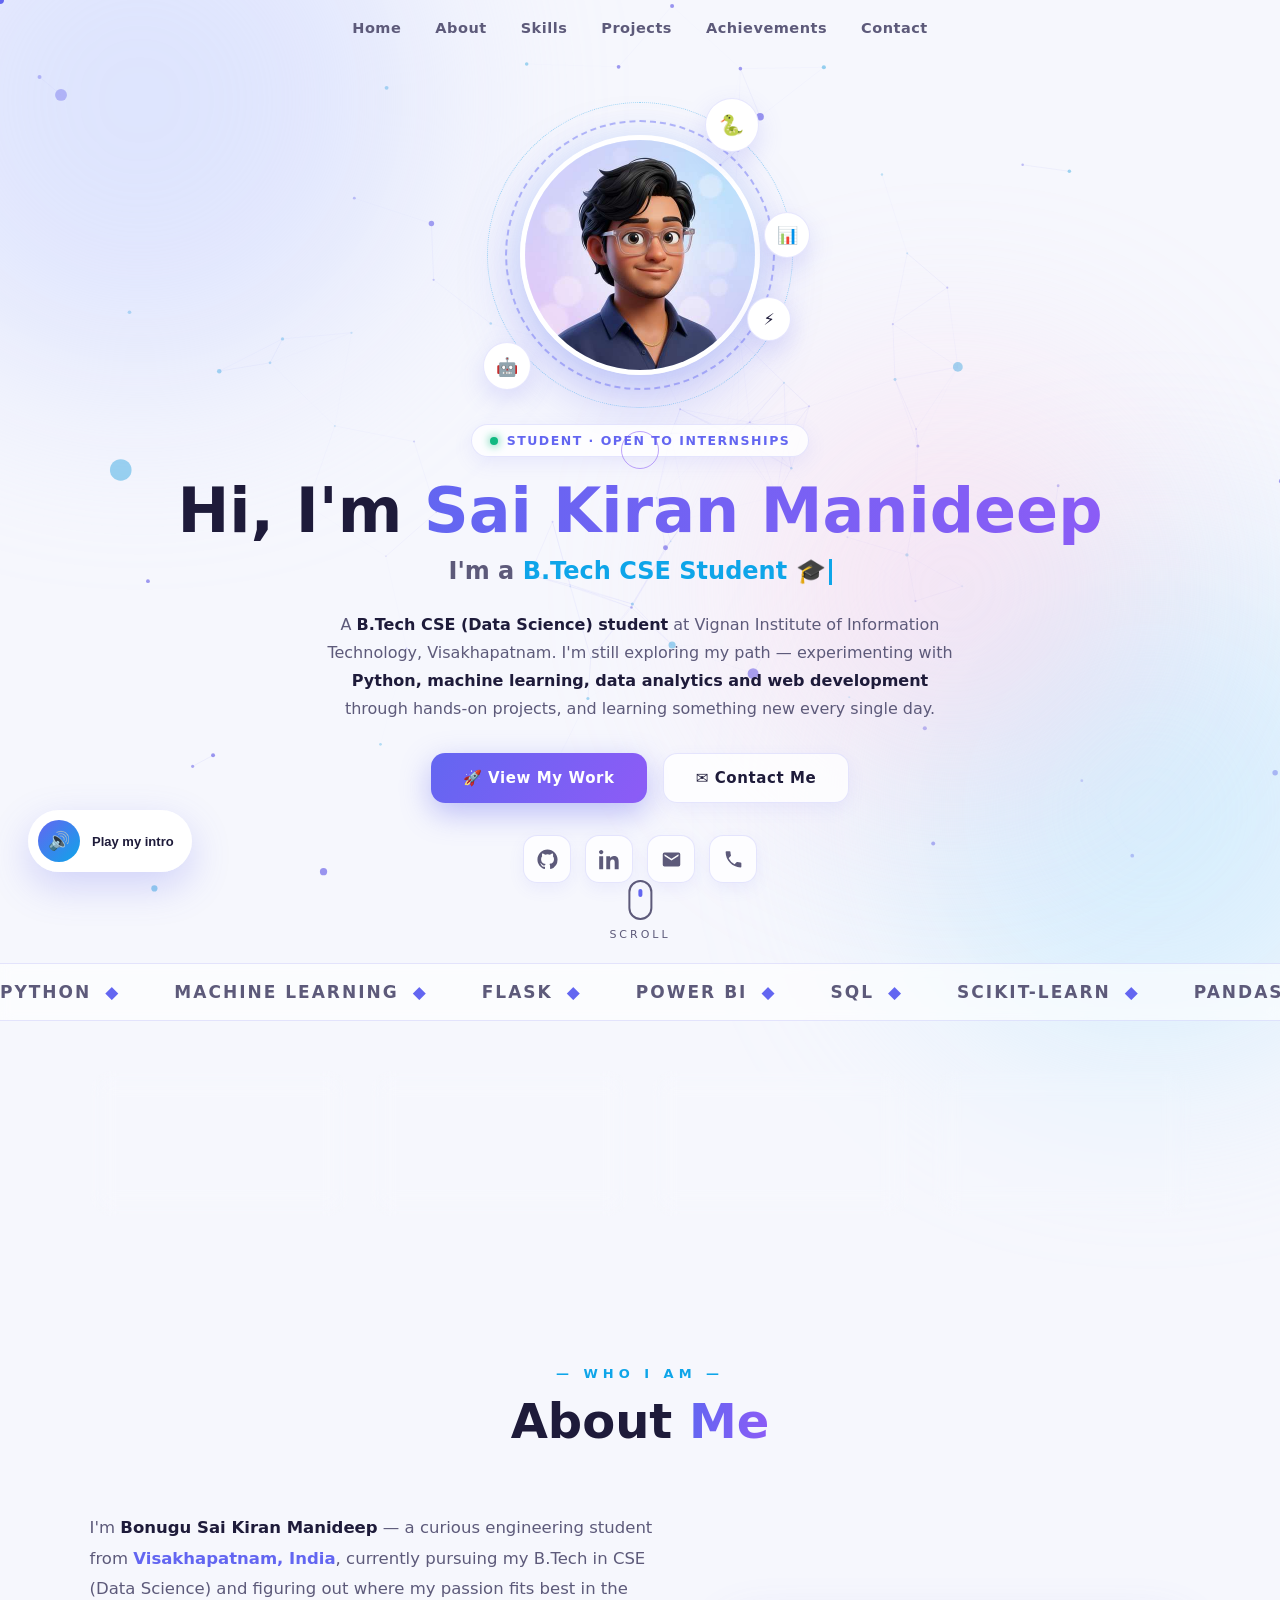
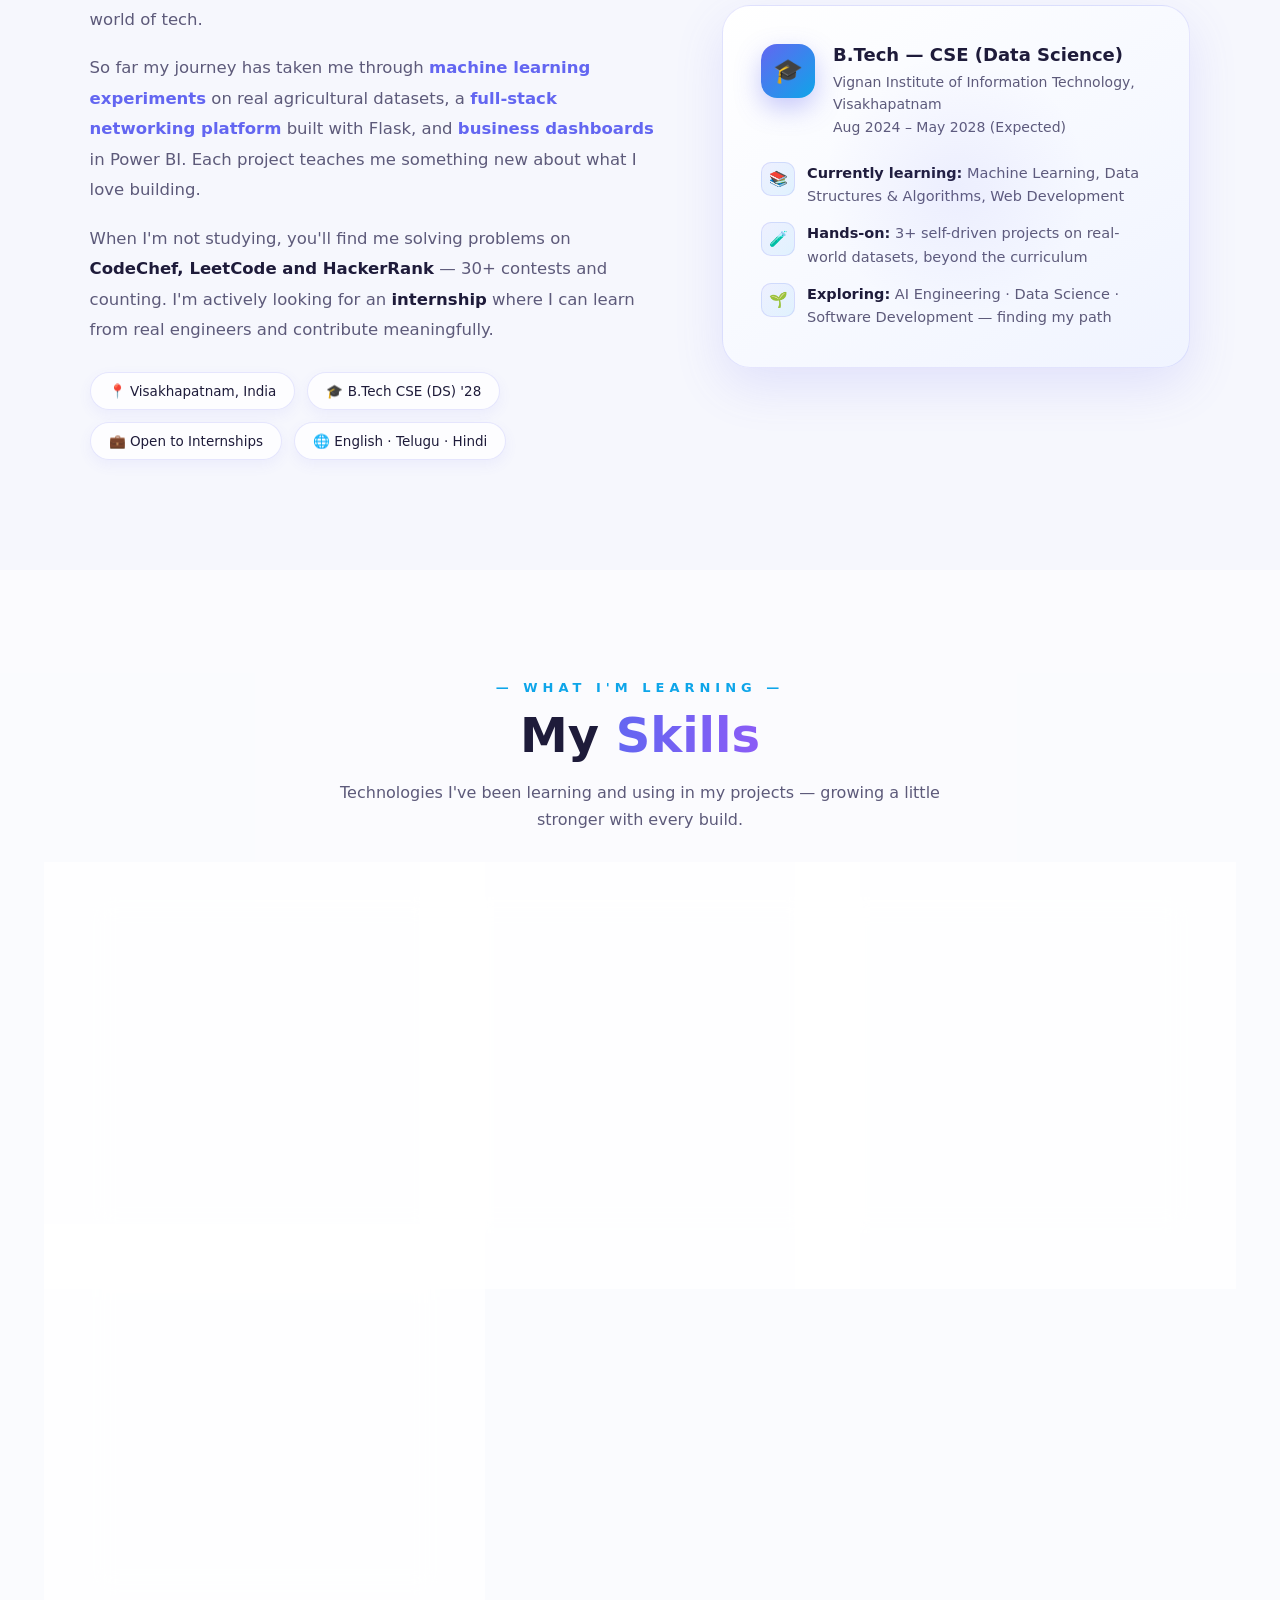
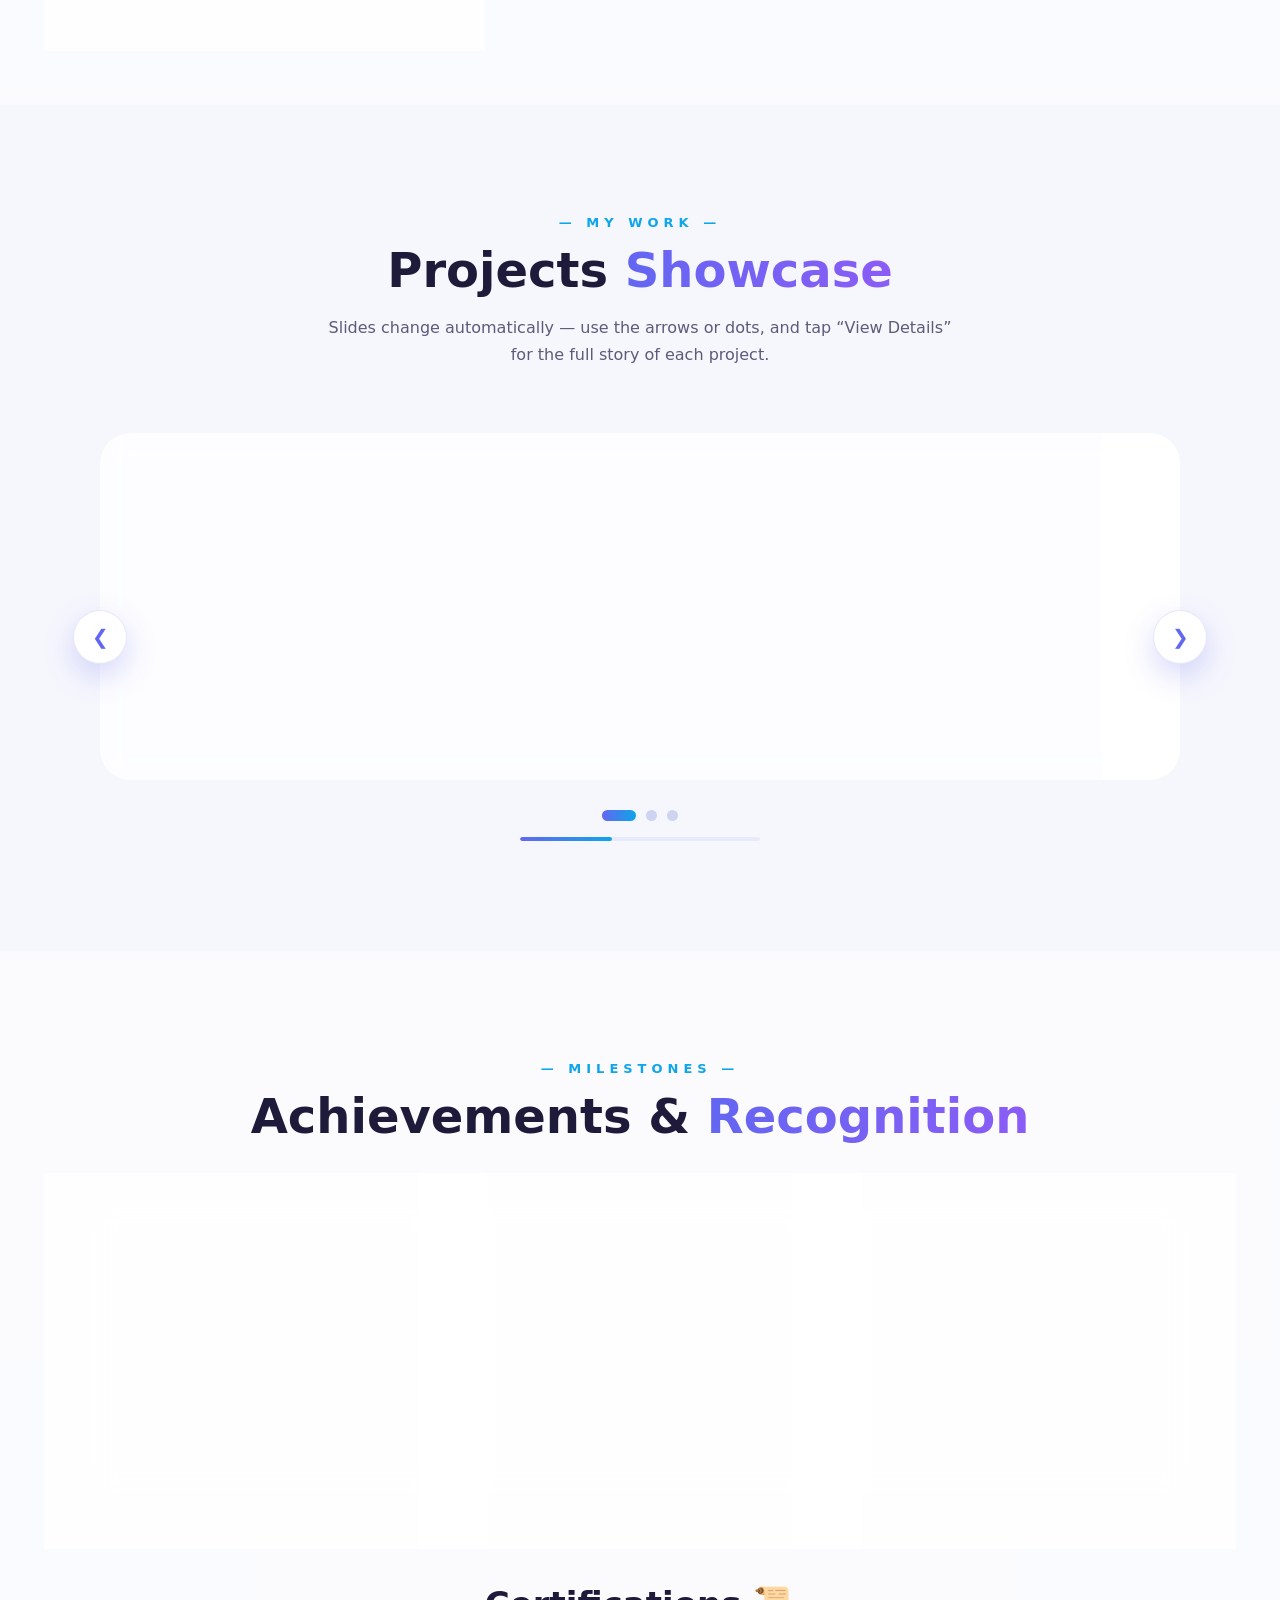
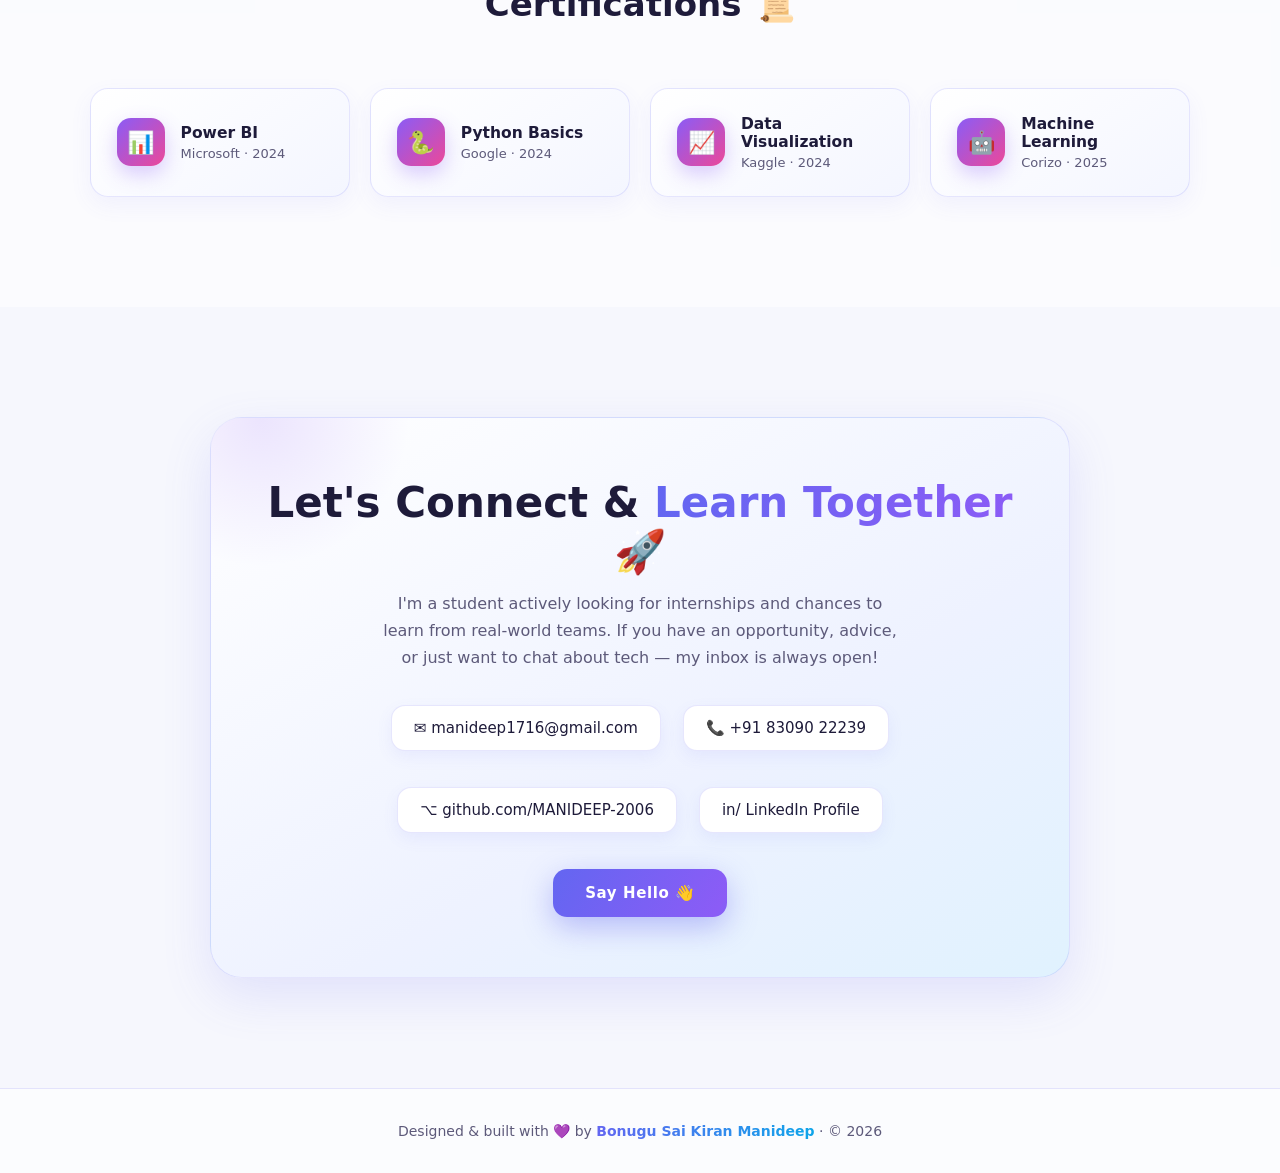
==== index.html @ d5ef0250 "🌟 Add animated portfolio website (HTML/CSS/JS, README, source code PDF)" ====
<!DOCTYPE html>
<html lang="en">
<head>
<meta charset="UTF-8">
<meta name="viewport" content="width=device-width, initial-scale=1.0">
<title>Sai Kiran Manideep | Student Portfolio</title>
<link rel="stylesheet" href="css/style.css">
</head>
<body>

<div id="loader"><div class="loader-ring"></div><div class="loader-text">Loading Experience</div></div>
<div class="cursor-dot"></div><div class="cursor-ring"></div>
<canvas id="bg3d"></canvas>
<div class="blob b1"></div><div class="blob b2"></div><div class="blob b3"></div>

<nav id="nav">
  <ul class="nav-links" id="navLinks">
    <li><a href="#home">Home</a></li>
    <li><a href="#about">About</a></li>
    <li><a href="#skills">Skills</a></li>
    <li><a href="#projects">Projects</a></li>
    <li><a href="#achievements">Achievements</a></li>
    <li><a href="#contact">Contact</a></li>
  </ul>
  <button class="hamburger" id="burger" aria-label="menu"><span></span><span></span><span></span></button>
</nav>

<!-- floating voice control -->
<button id="voiceCtl" aria-label="voice intro">
  <span class="vic" id="vicIcon">🔊</span>
  <span class="vtxt" id="vicTxt">Play my intro</span>
  <span class="eq"><i></i><i></i><i></i><i></i></span>
</button>

<main>
<!-- HERO : avatar on top -->
<section class="hero" id="home">
  <div class="avatar-stage" id="avatarStage">
    <div class="avatar-glow"></div>
    <div class="avatar-ring"></div>
    <div class="avatar-ring r2"></div>
    <div class="avatar-img"><img src="images/avatar.jpg" alt="Sai Kiran Manideep"></div>
    <div class="orb o1">🐍</div>
    <div class="orb o2">🤖</div>
    <div class="orb o3">📊</div>
    <div class="orb o4">⚡</div>
  </div>
  <div class="hero-tag"><span class="dot"></span> Student · Open to Internships</div>
  <h1>Hi, I'm <span class="grad-text">Sai Kiran Manideep</span></h1>
  <div class="typing-line">I'm a <span id="typed"></span><span class="typed-caret"></span></div>
  <p class="hero-desc">A <b>B.Tech CSE (Data Science) student</b> at Vignan Institute of Information Technology, Visakhapatnam. I'm still exploring my path — experimenting with <b>Python, machine learning, data analytics and web development</b> through hands-on projects, and learning something new every single day.</p>
  <div class="hero-btns">
    <a class="btn btn-primary" href="#projects">🚀 View My Work</a>
    <a class="btn btn-ghost" href="mailto:manideep1716@gmail.com">✉️ Contact Me</a>
  </div>
  <div class="hero-socials">
    <a class="soc" href="https://github.com/MANIDEEP-2006" target="_blank" aria-label="GitHub"><svg viewBox="0 0 24 24"><path d="M12 .5C5.65.5.5 5.65.5 12c0 5.08 3.29 9.39 7.86 10.91.58.1.79-.25.79-.55v-2.15c-3.2.7-3.87-1.36-3.87-1.36-.52-1.33-1.28-1.68-1.28-1.68-1.04-.71.08-.7.08-.7 1.16.08 1.77 1.19 1.77 1.19 1.02 1.76 2.69 1.25 3.35.96.1-.75.4-1.25.73-1.54-2.55-.29-5.23-1.28-5.23-5.69 0-1.26.45-2.28 1.19-3.09-.12-.29-.52-1.46.11-3.05 0 0 .97-.31 3.17 1.18a11 11 0 0 1 5.78 0c2.2-1.49 3.17-1.18 3.17-1.18.63 1.59.23 2.76.11 3.05.74.81 1.19 1.83 1.19 3.09 0 4.42-2.69 5.39-5.25 5.67.41.36.78 1.06.78 2.14v3.17c0 .31.21.66.8.55A11.51 11.51 0 0 0 23.5 12C23.5 5.65 18.35.5 12 .5z"/></svg></a>
    <a class="soc" href="https://linkedin.com/in/b-sai-kiran-manideep-62716a317" target="_blank" aria-label="LinkedIn"><svg viewBox="0 0 24 24"><path d="M4.98 3.5C4.98 4.88 3.87 6 2.49 6S0 4.88 0 3.5 1.11 1 2.49 1s2.49 1.12 2.49 2.5zM.22 8.27h4.54V23H.22V8.27zM8.31 8.27h4.35v2h.06c.61-1.15 2.09-2.36 4.3-2.36 4.6 0 5.45 3.03 5.45 6.97V23h-4.54v-7.2c0-1.72-.03-3.93-2.4-3.93-2.4 0-2.77 1.87-2.77 3.8V23H8.31V8.27z"/></svg></a>
    <a class="soc" href="mailto:manideep1716@gmail.com" aria-label="Email"><svg viewBox="0 0 24 24"><path d="M20 4H4a2 2 0 0 0-2 2v12a2 2 0 0 0 2 2h16a2 2 0 0 0 2-2V6a2 2 0 0 0-2-2zm0 4-8 5-8-5V6l8 5 8-5v2z"/></svg></a>
    <a class="soc" href="tel:+918309022239" aria-label="Phone"><svg viewBox="0 0 24 24"><path d="M6.62 10.79a15.05 15.05 0 0 0 6.59 6.59l2.2-2.2a1 1 0 0 1 1.02-.24c1.12.37 2.33.57 3.57.57a1 1 0 0 1 1 1V20a1 1 0 0 1-1 1C10.85 21 3 13.15 3 3.5a1 1 0 0 1 1-1h3.5a1 1 0 0 1 1 1c0 1.24.2 2.45.57 3.57a1 1 0 0 1-.24 1.02l-2.21 2.2z"/></svg></a>
  </div>
  <div class="scroll-hint"><div class="mouse"></div>scroll</div>
</section>

<!-- MARQUEE -->
<div class="marquee"><div class="marquee-track" id="mq">
  <span>PYTHON <i>◆</i></span><span>MACHINE LEARNING <i>◆</i></span><span>FLASK <i>◆</i></span><span>POWER BI <i>◆</i></span><span>SQL <i>◆</i></span><span>SCIKIT-LEARN <i>◆</i></span><span>PANDAS <i>◆</i></span><span>JAVASCRIPT <i>◆</i></span><span>NLP <i>◆</i></span><span>DATA ANALYSIS <i>◆</i></span>
</div></div>

<!-- STATS (no CGPA) -->
<section style="padding-top:80px;padding-bottom:40px;">
  <div class="stats">
    <div class="stat-card reveal"><div class="stat-num"><span class="count" data-to="3">0</span>+</div><div class="stat-label">Projects Built</div></div>
    <div class="stat-card reveal" style="transition-delay:.1s"><div class="stat-num"><span class="count" data-to="30">0</span>+</div><div class="stat-label">Coding Contests</div></div>
    <div class="stat-card reveal" style="transition-delay:.2s"><div class="stat-num"><span class="count" data-to="4">0</span></div><div class="stat-label">Certifications</div></div>
    <div class="stat-card reveal" style="transition-delay:.3s"><div class="stat-num"><span class="count" data-to="2">0</span>★</div><div class="stat-label">CodeChef Rating</div></div>
  </div>
</section>

<!-- ABOUT -->
<section id="about">
  <div class="sec-head reveal">
    <div class="sec-kicker">— Who I Am —</div>
    <h2 class="sec-title">About <span class="grad-text">Me</span></h2>
  </div>
  <div class="about-grid">
    <div class="about-text reveal left">
      <p>I'm <strong>Bonugu Sai Kiran Manideep</strong> — a curious engineering student from <span class="hl">Visakhapatnam, India</span>, currently pursuing my B.Tech in CSE (Data Science) and figuring out where my passion fits best in the world of tech.</p>
      <p>So far my journey has taken me through <span class="hl">machine learning experiments</span> on real agricultural datasets, a <span class="hl">full-stack networking platform</span> built with Flask, and <span class="hl">business dashboards</span> in Power BI. Each project teaches me something new about what I love building.</p>
      <p>When I'm not studying, you'll find me solving problems on <strong>CodeChef, LeetCode and HackerRank</strong> — 30+ contests and counting. I'm actively looking for an <strong>internship</strong> where I can learn from real engineers and contribute meaningfully.</p>
      <div class="info-chips">
        <div class="chip">📍 Visakhapatnam, India</div>
        <div class="chip">🎓 B.Tech CSE (DS) '28</div>
        <div class="chip">💼 Open to Internships</div>
        <div class="chip">🌐 English · Telugu · Hindi</div>
      </div>
    </div>
    <div class="about-card reveal right tilt" id="eduCard">
      <div class="shine"></div>
      <div class="edu-item">
        <div class="edu-icon">🎓</div>
        <div>
          <h3>B.Tech — CSE (Data Science)</h3>
          <p>Vignan Institute of Information Technology, Visakhapatnam<br>Aug 2024 – May 2028 (Expected)</p>
        </div>
      </div>
      <div class="edu-points">
        <div class="edu-point"><span class="pic">📚</span><span><b>Currently learning:</b> Machine Learning, Data Structures & Algorithms, Web Development</span></div>
        <div class="edu-point"><span class="pic">🧪</span><span><b>Hands-on:</b> 3+ self-driven projects on real-world datasets, beyond the curriculum</span></div>
        <div class="edu-point"><span class="pic">🌱</span><span><b>Exploring:</b> AI Engineering · Data Science · Software Development — finding my path</span></span></div>
      </div>
    </div>
  </div>
</section>

<!-- SKILLS -->
<section id="skills" style="background:rgba(255,255,255,.5);">
  <div class="sec-head reveal">
    <div class="sec-kicker">— What I'm Learning —</div>
    <h2 class="sec-title">My <span class="grad-text">Skills</span></h2>
    <p class="sec-sub">Technologies I've been learning and using in my projects — growing a little stronger with every build.</p>
  </div>
  <div class="skills-grid">
    <div class="skill-card reveal">
      <h3><span class="ic">💻</span>Languages</h3>
      <div class="skill-row"><div class="lbl"><span>Python</span><span>90%</span></div><div class="bar"><div class="bar-fill" data-w="90%"></div></div></div>
      <div class="skill-row"><div class="lbl"><span>SQL</span><span>82%</span></div><div class="bar"><div class="bar-fill" data-w="82%"></div></div></div>
      <div class="skill-row"><div class="lbl"><span>C</span><span>78%</span></div><div class="bar"><div class="bar-fill" data-w="78%"></div></div></div>
      <div class="skill-row"><div class="lbl"><span>JavaScript</span><span>70%</span></div><div class="bar"><div class="bar-fill" data-w="70%"></div></div></div>
    </div>
    <div class="skill-card reveal" style="transition-delay:.1s">
      <h3><span class="ic">🤖</span>Machine Learning & AI</h3>
      <div class="skill-row"><div class="lbl"><span>Scikit-learn · Model Building</span><span>85%</span></div><div class="bar"><div class="bar-fill" data-w="85%"></div></div></div>
      <div class="skill-row"><div class="lbl"><span>Regression & Classification</span><span>87%</span></div><div class="bar"><div class="bar-fill" data-w="87%"></div></div></div>
      <div class="skill-row"><div class="lbl"><span>Feature Engineering</span><span>83%</span></div><div class="bar"><div class="bar-fill" data-w="83%"></div></div></div>
      <div class="skill-row"><div class="lbl"><span>NLP (learning)</span><span>68%</span></div><div class="bar"><div class="bar-fill" data-w="68%"></div></div></div>
    </div>
    <div class="skill-card reveal" style="transition-delay:.2s">
      <h3><span class="ic">📊</span>Data Analysis & Viz</h3>
      <div class="skill-row"><div class="lbl"><span>Pandas · NumPy · EDA</span><span>88%</span></div><div class="bar"><div class="bar-fill" data-w="88%"></div></div></div>
      <div class="skill-row"><div class="lbl"><span>Power BI · DAX · Power Query</span><span>85%</span></div><div class="bar"><div class="bar-fill" data-w="85%"></div></div></div>
      <div class="skill-row"><div class="lbl"><span>Matplotlib · Seaborn</span><span>82%</span></div><div class="bar"><div class="bar-fill" data-w="82%"></div></div></div>
      <div class="skill-row"><div class="lbl"><span>Excel (Advanced)</span><span>80%</span></div><div class="bar"><div class="bar-fill" data-w="80%"></div></div></div>
    </div>
    <div class="skill-card reveal" style="transition-delay:.3s">
      <h3><span class="ic">🌐</span>Web & Tools</h3>
      <div class="skill-row"><div class="lbl"><span>Flask · REST APIs</span><span>80%</span></div><div class="bar"><div class="bar-fill" data-w="80%"></div></div></div>
      <div class="skill-row"><div class="lbl"><span>HTML5 · CSS3</span><span>85%</span></div><div class="bar"><div class="bar-fill" data-w="85%"></div></div></div>
      <div class="skill-row"><div class="lbl"><span>SQLite · Databases</span><span>76%</span></div><div class="bar"><div class="bar-fill" data-w="76%"></div></div></div>
      <div class="skill-row"><div class="lbl"><span>Git · GitHub</span><span>84%</span></div><div class="bar"><div class="bar-fill" data-w="84%"></div></div></div>
    </div>
  </div>
</section>

<!-- PROJECTS : SLIDING CAROUSEL -->
<section id="projects">
  <div class="sec-head reveal">
    <div class="sec-kicker">— My Work —</div>
    <h2 class="sec-title">Projects <span class="grad-text">Showcase</span></h2>
    <p class="sec-sub">Slides change automatically — use the arrows or dots, and tap “View Details” for the full story of each project.</p>
  </div>

  <div class="carousel reveal" id="carousel">
    <button class="car-arrow prev" id="carPrev" aria-label="previous">❮</button>
    <div class="car-view">
      <div class="car-track" id="carTrack">

        <div class="slide">
          <div class="pcard">
            <div class="pimg"><img src="images/project-trustlink.jpg" alt="TrustLink"><span class="badge">Web Platform</span></div>
            <div class="pbody">
              <h3>TrustLink — Verified Networking</h3>
              <p class="pdesc">A full-stack platform where users build trust-scored profiles, connect with peers, and verify credentials — built with Flask, REST APIs and SQLite.</p>
              <div class="ptags"><span class="ttag">Python</span><span class="ttag">Flask</span><span class="ttag">SQLite</span><span class="ttag">JavaScript</span></div>
              <div class="pacts">
                <button class="pop-btn" data-proj="0">✨ View Details</button>
                <a class="plink" href="https://github.com/MANIDEEP-2006/trustlink_landing" target="_blank">GitHub →</a>
              </div>
            </div>
          </div>
        </div>

        <div class="slide">
          <div class="pcard">
            <div class="pimg"><img src="images/project-greencrop.jpg" alt="GreenCrop"><span class="badge">Machine Learning</span></div>
            <div class="pbody">
              <h3>GreenCrop — Crop Yield Prediction</h3>
              <p class="pdesc">An end-to-end ML pipeline that predicts crop yields on 10,000+ row agricultural datasets — improved accuracy ~18% with feature engineering & tuning.</p>
              <div class="ptags"><span class="ttag">Python</span><span class="ttag">Scikit-learn</span><span class="ttag">Pandas</span><span class="ttag">NumPy</span></div>
              <div class="pacts">
                <button class="pop-btn" data-proj="1">✨ View Details</button>
                <a class="plink" href="https://github.com/MANIDEEP-2006/green-crop-yeild-detection" target="_blank">GitHub →</a>
              </div>
            </div>
          </div>
        </div>

        <div class="slide">
          <div class="pcard">
            <div class="pimg"><img src="images/project-dashboard.jpg" alt="Sales Analytics Dashboard"><span class="badge">Business Intelligence</span></div>
            <div class="pbody">
              <h3>Sales Analytics Dashboard</h3>
              <p class="pdesc">An interactive multi-page Power BI dashboard tracking revenue, regional KPIs and sales performance across 5+ data sources — cutting reporting effort ~40%.</p>
              <div class="ptags"><span class="ttag">Power BI</span><span class="ttag">DAX</span><span class="ttag">Power Query</span><span class="ttag">Excel</span></div>
              <div class="pacts">
                <button class="pop-btn" data-proj="2">✨ View Details</button>
                <a class="plink" href="https://github.com/MANIDEEP-2006/business-sales-dashboard" target="_blank">GitHub →</a>
              </div>
            </div>
          </div>
        </div>

      </div>
    </div>
    <button class="car-arrow next" id="carNext" aria-label="next">❯</button>
    <div class="car-dots" id="carDots"></div>
    <div class="car-progress"><i id="carProg"></i></div>
  </div>
</section>

<!-- PROJECT MODAL -->
<div id="pmodal">
  <div class="backdrop" id="mBackdrop"></div>
  <div class="modal-card">
    <button class="mclose" id="mClose">✕</button>
    <img class="modal-img" id="mImg" src="" alt="">
    <div class="modal-body">
      <div class="mrole" id="mRole"></div>
      <h3 id="mTitle"></h3>
      <div id="mDesc"></div>
      <div class="mmetrics" id="mMetrics"></div>
      <div class="ptags" id="mTags" style="margin:14px 0 24px;display:flex;flex-wrap:wrap;gap:8px;"></div>
      <a class="pop-btn" id="mLink" href="" target="_blank" style="text-decoration:none;">⌥ Open on GitHub →</a>
    </div>
  </div>
</div>

<!-- ACHIEVEMENTS -->
<section id="achievements" style="background:rgba(255,255,255,.5);">
  <div class="sec-head reveal">
    <div class="sec-kicker">— Milestones —</div>
    <h2 class="sec-title">Achievements & <span class="grad-text">Recognition</span></h2>
  </div>
  <div class="ach-grid">
    <div class="ach-card reveal"><span class="ach-emoji">⭐</span><h3>2★ CodeChef Coder</h3><p>Achieved a 2-Star rating on CodeChef with 30+ competitive programming contests across CodeChef, LeetCode & HackerRank.</p></div>
    <div class="ach-card reveal" style="transition-delay:.1s"><span class="ach-emoji">🏆</span><h3>Consistent Academic Performer</h3><p>Ranking among the top performers in the CSE (Data Science) department at Vignan Institute of Information Technology.</p></div>
    <div class="ach-card reveal" style="transition-delay:.2s"><span class="ach-emoji">🚀</span><h3>Self-Driven Builder</h3><p>Independently built 3+ full-stack & ML projects on real-world datasets — going beyond the academic curriculum.</p></div>
  </div>
  <div class="sec-head reveal" style="margin-top:90px;">
    <h2 class="sec-title" style="font-size:clamp(24px,3vw,34px);">Certifications 📜</h2>
  </div>
  <div class="cert-grid">
    <div class="cert reveal"><div class="ic">📊</div><div><h4>Power BI</h4><p>Microsoft · 2024</p></div></div>
    <div class="cert reveal" style="transition-delay:.08s"><div class="ic">🐍</div><div><h4>Python Basics</h4><p>Google · 2024</p></div></div>
    <div class="cert reveal" style="transition-delay:.16s"><div class="ic">📈</div><div><h4>Data Visualization</h4><p>Kaggle · 2024</p></div></div>
    <div class="cert reveal" style="transition-delay:.24s"><div class="ic">🤖</div><div><h4>Machine Learning</h4><p>Corizo · 2025</p></div></div>
  </div>
</section>

<!-- CONTACT -->
<section id="contact">
  <div class="contact-card reveal">
    <h2>Let's Connect & <span class="grad-text">Learn Together</span> 🚀</h2>
    <p>I'm a student actively looking for internships and chances to learn from real-world teams. If you have an opportunity, advice, or just want to chat about tech — my inbox is always open!</p>
    <div class="contact-rows">
      <a class="crow" href="mailto:manideep1716@gmail.com">✉️ manideep1716@gmail.com</a>
      <a class="crow" href="tel:+918309022239">📞 +91 83090 22239</a>
    </div>
    <div class="contact-rows">
      <a class="crow" href="https://github.com/MANIDEEP-2006" target="_blank">⌥ github.com/MANIDEEP-2006</a>
      <a class="crow" href="https://linkedin.com/in/b-sai-kiran-manideep-62716a317" target="_blank">in/ LinkedIn Profile</a>
    </div>
    <a class="btn btn-primary" href="mailto:manideep1716@gmail.com" style="position:relative;">Say Hello 👋</a>
  </div>
</section>
</main>

<footer>Designed & built with 💜 by <b>Bonugu Sai Kiran Manideep</b> · © 2026</footer>
<button id="toTop" aria-label="back to top">↑</button>

<script src="js/script.js"></script>
</body>
</html>
---- css/style.css ----
:root{
  --bg:#f6f7fd;
  --indigo:#6366f1;
  --violet:#8b5cf6;
  --sky:#0ea5e9;
  --pink:#ec4899;
  --text:#1e1b3a;
  --muted:#5d5a7a;
  --card:rgba(255,255,255,.78);
  --card-border:rgba(99,102,241,.16);
  --shadow:0 18px 50px rgba(99,102,241,.14);
}
*{margin:0;padding:0;box-sizing:border-box;}
html{scroll-behavior:smooth;}
body{background:var(--bg);color:var(--text);font-family:'Segoe UI',system-ui,-apple-system,sans-serif;overflow-x:hidden;cursor:none;}
::selection{background:var(--violet);color:#fff;}
::-webkit-scrollbar{width:9px;}
::-webkit-scrollbar-track{background:#eef0fa;}
::-webkit-scrollbar-thumb{background:linear-gradient(var(--indigo),var(--sky));border-radius:10px;}

/* CURSOR */
.cursor-dot{position:fixed;width:8px;height:8px;background:var(--indigo);border-radius:50%;pointer-events:none;z-index:99999;transform:translate(-50%,-50%);}
.cursor-ring{position:fixed;width:38px;height:38px;border:1.5px solid rgba(139,92,246,.55);border-radius:50%;pointer-events:none;z-index:99998;transform:translate(-50%,-50%);transition:width .25s,height .25s,border-color .25s,background .25s;}
.cursor-ring.hovering{width:64px;height:64px;border-color:var(--sky);background:rgba(14,165,233,.08);}
@media(hover:none){.cursor-dot,.cursor-ring{display:none;}body{cursor:auto;}}

/* LOADER */
#loader{position:fixed;inset:0;background:var(--bg);z-index:100000;display:flex;flex-direction:column;align-items:center;justify-content:center;gap:26px;transition:opacity .8s,visibility .8s;}
#loader.done{opacity:0;visibility:hidden;}
.loader-ring{width:90px;height:90px;border-radius:50%;border:3px solid transparent;border-top-color:var(--indigo);border-right-color:var(--sky);animation:spin 1s linear infinite;position:relative;}
.loader-ring::after{content:'';position:absolute;inset:10px;border-radius:50%;border:3px solid transparent;border-top-color:var(--sky);border-left-color:var(--pink);animation:spin .7s linear infinite reverse;}
.loader-text{font-size:15px;letter-spacing:6px;color:var(--muted);text-transform:uppercase;animation:pulse 1.4s ease-in-out infinite;}
@keyframes spin{to{transform:rotate(360deg);}}
@keyframes pulse{0%,100%{opacity:.4;}50%{opacity:1;}}

/* BG */
#bg3d{position:fixed;inset:0;z-index:0;}
.blob{position:fixed;border-radius:50%;filter:blur(100px);opacity:.5;z-index:0;pointer-events:none;animation:blobFloat 18s ease-in-out infinite alternate;}
.blob.b1{width:560px;height:560px;background:#c7d2fe;top:-180px;left:-140px;}
.blob.b2{width:500px;height:500px;background:#bae6fd;bottom:-160px;right:-120px;animation-delay:-6s;}
.blob.b3{width:420px;height:420px;background:#fbcfe8;top:42%;left:58%;animation-delay:-12s;opacity:.4;}
@keyframes blobFloat{0%{transform:translate(0,0) scale(1);}50%{transform:translate(70px,-50px) scale(1.15);}100%{transform:translate(-50px,60px) scale(.95);}}
main{position:relative;z-index:2;}

/* NAV */
nav{position:fixed;top:0;left:0;right:0;z-index:9000;display:flex;align-items:center;justify-content:center;padding:18px 6vw;transition:all .4s;}
nav.scrolled{background:rgba(255,255,255,.85);backdrop-filter:blur(18px);border-bottom:1px solid var(--card-border);padding:12px 6vw;box-shadow:0 6px 28px rgba(99,102,241,.08);}
.nav-links{display:flex;gap:34px;list-style:none;}
.nav-links a{color:var(--muted);text-decoration:none;font-size:14.5px;font-weight:600;letter-spacing:.5px;position:relative;transition:color .3s;}
.nav-links a::after{content:'';position:absolute;left:0;bottom:-6px;width:0;height:2px;background:linear-gradient(90deg,var(--indigo),var(--sky));transition:width .35s;border-radius:2px;}
.nav-links a:hover{color:var(--text);}
.nav-links a:hover::after{width:100%;}
.hamburger{display:none;flex-direction:column;gap:5px;background:none;border:none;cursor:none;position:absolute;right:6vw;}
.hamburger span{width:26px;height:2.5px;background:var(--indigo);border-radius:3px;}
@media(max-width:860px){
  .nav-links{position:fixed;top:0;right:-100%;height:100vh;width:min(75vw,320px);background:rgba(255,255,255,.97);backdrop-filter:blur(20px);flex-direction:column;justify-content:center;align-items:center;gap:36px;transition:right .45s;border-left:1px solid var(--card-border);box-shadow:-20px 0 60px rgba(99,102,241,.12);}
  .nav-links.open{right:0;}
  .hamburger{display:flex;z-index:9500;}
}

/* HERO — avatar on TOP, centered */
.hero{min-height:100vh;display:flex;flex-direction:column;align-items:center;justify-content:center;text-align:center;padding:120px 7vw 80px;position:relative;}
.avatar-stage{position:relative;width:min(270px,62vw);aspect-ratio:1;animation:floatY 6s ease-in-out infinite,fadeUp 1s .15s both;transform-style:preserve-3d;margin-bottom:34px;}
@keyframes floatY{0%,100%{transform:translateY(0);}50%{transform:translateY(-16px);}}
.avatar-ring{position:absolute;inset:0;border-radius:50%;border:2px dashed rgba(99,102,241,.45);animation:spin 22s linear infinite;}
.avatar-ring.r2{inset:-18px;border:1.5px dotted rgba(14,165,233,.4);animation:spin 30s linear infinite reverse;}
.avatar-glow{position:absolute;inset:8%;border-radius:50%;background:radial-gradient(circle,rgba(139,92,246,.35),rgba(14,165,233,.15) 60%,transparent 75%);filter:blur(24px);animation:pulse 4s ease-in-out infinite;}
.avatar-img{position:absolute;inset:5.5%;border-radius:50%;overflow:hidden;border:5px solid #fff;box-shadow:0 24px 60px rgba(99,102,241,.35);}
.avatar-img img{width:100%;height:100%;object-fit:cover;transition:transform .6s;}
.avatar-stage:hover .avatar-img img{transform:scale(1.07);}
.orb{position:absolute;border-radius:50%;display:flex;align-items:center;justify-content:center;background:#fff;border:1px solid var(--card-border);box-shadow:0 10px 26px rgba(99,102,241,.18);animation:orbFloat 5s ease-in-out infinite;}
.orb.o1{width:54px;height:54px;font-size:20px;top:-8%;right:6%;animation-delay:-1s;}
.orb.o2{width:48px;height:48px;font-size:18px;bottom:0;left:-8%;animation-delay:-2.5s;}
.orb.o3{width:46px;height:46px;font-size:17px;top:34%;right:-13%;animation-delay:-4s;}
.orb.o4{width:44px;height:44px;font-size:16px;bottom:18%;right:-6%;animation-delay:-3s;}
@keyframes orbFloat{0%,100%{transform:translateY(0) rotate(0);}50%{transform:translateY(-14px) rotate(8deg);}}

.hero-tag{display:inline-flex;align-items:center;gap:9px;background:var(--card);border:1px solid var(--card-border);padding:8px 18px;border-radius:50px;font-size:12.5px;color:var(--indigo);letter-spacing:1.5px;text-transform:uppercase;font-weight:700;box-shadow:0 6px 20px rgba(99,102,241,.1);animation:fadeUp .9s .3s both;}
.hero-tag .dot{width:8px;height:8px;border-radius:50%;background:#10b981;box-shadow:0 0 10px #10b981;animation:pulse 1.6s infinite;}
.hero h1{font-size:clamp(36px,5vw,62px);line-height:1.1;margin:20px 0 6px;font-weight:900;animation:fadeUp .9s .45s both;}
.grad-text{background:linear-gradient(90deg,var(--indigo),var(--violet),var(--sky),var(--indigo));background-size:300% auto;-webkit-background-clip:text;background-clip:text;color:transparent;animation:gradShift 5s linear infinite;}
@keyframes gradShift{to{background-position:300% center;}}
.typing-line{font-size:clamp(17px,2.1vw,24px);font-weight:700;color:var(--muted);min-height:38px;margin:6px 0 16px;animation:fadeUp .9s .6s both;}
#typed{color:var(--sky);}
.typed-caret{display:inline-block;width:3px;height:1.1em;background:var(--sky);vertical-align:middle;margin-left:3px;animation:pulse .8s infinite;}
.hero-desc{color:var(--muted);font-size:16px;line-height:1.75;max-width:640px;animation:fadeUp .9s .7s both;}
.hero-desc b{color:var(--text);}
.hero-btns{display:flex;gap:16px;margin-top:30px;flex-wrap:wrap;justify-content:center;animation:fadeUp .9s .85s both;}
.btn{padding:15px 32px;border-radius:14px;font-weight:700;font-size:15px;letter-spacing:.6px;text-decoration:none;border:none;cursor:none;display:inline-flex;align-items:center;gap:10px;transition:transform .3s,box-shadow .3s;}
.btn-primary{background:linear-gradient(120deg,var(--indigo),var(--violet) 50%,var(--sky));background-size:200%;color:#fff;box-shadow:0 10px 30px rgba(99,102,241,.4);}
.btn-primary:hover{transform:translateY(-4px) scale(1.03);box-shadow:0 16px 44px rgba(14,165,233,.4);background-position:100%;}
.btn-ghost{background:var(--card);border:1px solid var(--card-border);color:var(--text);box-shadow:0 6px 18px rgba(99,102,241,.08);}
.btn-ghost:hover{transform:translateY(-4px);border-color:var(--sky);box-shadow:0 12px 30px rgba(14,165,233,.2);}
.hero-socials{display:flex;gap:14px;margin-top:32px;justify-content:center;animation:fadeUp .9s 1s both;}
.soc{width:48px;height:48px;border-radius:14px;background:var(--card);border:1px solid var(--card-border);display:flex;align-items:center;justify-content:center;transition:all .3s;box-shadow:0 6px 16px rgba(99,102,241,.08);}
.soc svg{width:21px;height:21px;fill:var(--muted);transition:fill .3s;}
.soc:hover{transform:translateY(-6px) rotate(-6deg);border-color:var(--indigo);box-shadow:0 14px 30px rgba(99,102,241,.25);}
.soc:hover svg{fill:var(--indigo);}
.scroll-hint{position:absolute;bottom:22px;left:50%;transform:translateX(-50%);display:flex;flex-direction:column;align-items:center;gap:8px;color:var(--muted);font-size:11px;letter-spacing:3px;text-transform:uppercase;}
.mouse{width:24px;height:40px;border:2px solid var(--muted);border-radius:14px;position:relative;}
.mouse::after{content:'';position:absolute;top:7px;left:50%;width:4px;height:8px;background:var(--indigo);border-radius:3px;transform:translateX(-50%);animation:wheel 1.6s infinite;}
@keyframes wheel{0%{opacity:1;top:7px;}100%{opacity:0;top:22px;}}

/* VOICE CONTROL (floating) */
#voiceCtl{position:fixed;bottom:28px;left:28px;z-index:9100;display:flex;align-items:center;gap:12px;background:rgba(255,255,255,.92);border:1px solid var(--card-border);border-radius:50px;padding:10px 18px 10px 10px;box-shadow:0 14px 38px rgba(99,102,241,.25);backdrop-filter:blur(10px);cursor:none;transition:transform .3s,box-shadow .3s;border:none;}
#voiceCtl:hover{transform:translateY(-4px);box-shadow:0 20px 46px rgba(99,102,241,.35);}
#voiceCtl .vic{width:42px;height:42px;border-radius:50%;background:linear-gradient(135deg,var(--indigo),var(--sky));display:flex;align-items:center;justify-content:center;font-size:18px;color:#fff;flex:none;}
#voiceCtl.speaking .vic{animation:speakPulse 1.1s ease-in-out infinite;}
@keyframes speakPulse{0%,100%{box-shadow:0 0 0 0 rgba(99,102,241,.5);}50%{box-shadow:0 0 0 12px rgba(99,102,241,0);}}
#voiceCtl .vtxt{font-size:13px;font-weight:700;color:var(--text);white-space:nowrap;}
.eq{display:none;align-items:flex-end;gap:2.5px;height:16px;margin-left:2px;}
#voiceCtl.speaking .eq{display:flex;}
.eq i{width:3.5px;background:linear-gradient(var(--sky),var(--indigo));border-radius:3px;animation:eqB .8s ease-in-out infinite;}
.eq i:nth-child(1){height:60%;}.eq i:nth-child(2){height:100%;animation-delay:.15s;}.eq i:nth-child(3){height:45%;animation-delay:.3s;}.eq i:nth-child(4){height:80%;animation-delay:.45s;}
@keyframes eqB{0%,100%{transform:scaleY(.4);}50%{transform:scaleY(1);}}

/* MARQUEE */
.marquee{overflow:hidden;border-top:1px solid var(--card-border);border-bottom:1px solid var(--card-border);background:rgba(255,255,255,.6);padding:18px 0;position:relative;z-index:2;backdrop-filter:blur(6px);}
.marquee-track{display:flex;gap:54px;width:max-content;animation:scrollX 26s linear infinite;}
.marquee-track span{font-size:17px;font-weight:700;letter-spacing:2px;color:var(--muted);display:flex;align-items:center;gap:14px;white-space:nowrap;}
.marquee-track span i{font-style:normal;color:var(--indigo);}
@keyframes scrollX{to{transform:translateX(-50%);}}

/* SECTIONS */
section{padding:110px 7vw;position:relative;}
.sec-head{text-align:center;margin-bottom:64px;}
.sec-kicker{font-size:13px;letter-spacing:5px;color:var(--sky);text-transform:uppercase;font-weight:700;}
.sec-title{font-size:clamp(32px,4vw,48px);font-weight:900;margin-top:12px;}
.sec-sub{color:var(--muted);max-width:640px;margin:16px auto 0;line-height:1.7;}
.reveal{opacity:0;transform:translateY(56px);transition:opacity .9s cubic-bezier(.2,.7,.3,1),transform .9s cubic-bezier(.2,.7,.3,1);}
.reveal.in{opacity:1;transform:none;}
.reveal.left{transform:translateX(-70px);}
.reveal.right{transform:translateX(70px);}
.reveal.left.in,.reveal.right.in{transform:none;}

/* STATS (CGPA removed) */
.stats{display:grid;grid-template-columns:repeat(auto-fit,minmax(200px,1fr));gap:22px;margin-top:-30px;}
.stat-card{background:var(--card);border:1px solid var(--card-border);border-radius:22px;padding:34px 24px;text-align:center;backdrop-filter:blur(12px);transition:transform .4s,box-shadow .4s;position:relative;overflow:hidden;box-shadow:0 10px 30px rgba(99,102,241,.08);}
.stat-card::before{content:'';position:absolute;top:0;left:0;right:0;height:4px;background:linear-gradient(90deg,var(--indigo),var(--sky));opacity:0;transition:opacity .4s;}
.stat-card:hover{transform:translateY(-10px);box-shadow:var(--shadow);}
.stat-card:hover::before{opacity:1;}
.stat-num{font-size:44px;font-weight:900;background:linear-gradient(90deg,var(--indigo),var(--sky));-webkit-background-clip:text;background-clip:text;color:transparent;}
.stat-label{color:var(--muted);font-size:14px;margin-top:8px;letter-spacing:1px;}

/* ABOUT */
.about-grid{display:grid;grid-template-columns:1.1fr .9fr;gap:60px;align-items:center;}
@media(max-width:900px){.about-grid{grid-template-columns:1fr;}}
.about-text p{color:var(--muted);line-height:1.85;font-size:16.5px;margin-bottom:18px;}
.about-text strong{color:var(--text);}
.about-text .hl{color:var(--indigo);font-weight:700;}
.info-chips{display:flex;flex-wrap:wrap;gap:12px;margin-top:26px;}
.chip{background:var(--card);border:1px solid var(--card-border);padding:10px 18px;border-radius:50px;font-size:13.5px;color:var(--text);display:flex;gap:8px;align-items:center;transition:all .3s;box-shadow:0 5px 14px rgba(99,102,241,.07);}
.chip:hover{border-color:var(--sky);transform:translateY(-3px);box-shadow:0 10px 24px rgba(14,165,233,.16);}
.about-card{background:linear-gradient(145deg,#fff,#f0f4ff);border:1px solid var(--card-border);border-radius:28px;padding:38px;position:relative;overflow:hidden;transform-style:preserve-3d;transition:transform .2s ease-out;box-shadow:var(--shadow);}
.about-card .shine{position:absolute;inset:0;background:radial-gradient(circle at var(--mx,50%) var(--my,50%),rgba(99,102,241,.08),transparent 45%);pointer-events:none;}
.edu-item{display:flex;gap:18px;align-items:flex-start;}
.edu-icon{width:54px;height:54px;flex:none;border-radius:16px;background:linear-gradient(135deg,var(--indigo),var(--sky));display:flex;align-items:center;justify-content:center;font-size:24px;box-shadow:0 10px 26px rgba(99,102,241,.35);}
.edu-item h3{font-size:18px;margin-bottom:6px;}
.edu-item p{color:var(--muted);font-size:14px;line-height:1.6;}
.edu-points{margin-top:24px;display:flex;flex-direction:column;gap:14px;}
.edu-point{display:flex;gap:12px;align-items:flex-start;font-size:14.5px;color:var(--muted);line-height:1.6;}
.edu-point .pic{width:34px;height:34px;flex:none;border-radius:10px;background:linear-gradient(135deg,#eef0ff,#e0f2fe);border:1px solid var(--card-border);display:flex;align-items:center;justify-content:center;font-size:15px;}
.edu-point b{color:var(--text);}

/* SKILLS */
.skills-grid{display:grid;grid-template-columns:repeat(auto-fit,minmax(300px,1fr));gap:26px;}
.skill-card{background:var(--card);border:1px solid var(--card-border);border-radius:24px;padding:32px;backdrop-filter:blur(12px);transition:transform .4s,box-shadow .4s;position:relative;overflow:hidden;box-shadow:0 10px 30px rgba(99,102,241,.07);}
.skill-card::after{content:'';position:absolute;width:160px;height:160px;border-radius:50%;background:radial-gradient(circle,rgba(139,92,246,.14),transparent 70%);top:-70px;right:-70px;opacity:0;transition:opacity .5s;}
.skill-card:hover{transform:translateY(-10px) scale(1.015);box-shadow:var(--shadow);}
.skill-card:hover::after{opacity:1;}
.skill-card h3{display:flex;align-items:center;gap:12px;font-size:18px;margin-bottom:24px;}
.skill-card h3 .ic{width:42px;height:42px;border-radius:12px;display:flex;align-items:center;justify-content:center;font-size:20px;background:linear-gradient(135deg,#eef0ff,#e0f2fe);border:1px solid var(--card-border);}
.skill-row{margin-bottom:18px;}
.skill-row .lbl{display:flex;justify-content:space-between;font-size:14px;margin-bottom:7px;color:var(--text);}
.skill-row .lbl span:last-child{color:var(--indigo);font-weight:700;}
.bar{height:10px;background:#e7eafb;border-radius:10px;overflow:hidden;}
.bar-fill{height:100%;width:0;border-radius:10px;background:linear-gradient(90deg,var(--indigo),var(--violet),var(--sky));box-shadow:0 0 12px rgba(99,102,241,.4);transition:width 1.6s cubic-bezier(.2,.7,.3,1);position:relative;}
.bar-fill::after{content:'';position:absolute;inset:0;background:linear-gradient(90deg,transparent,rgba(255,255,255,.65),transparent);animation:shimmer 2s infinite;}
@keyframes shimmer{0%{transform:translateX(-100%);}100%{transform:translateX(100%);}}

/* ===== PROJECT CAROUSEL ===== */
.carousel{position:relative;max-width:1080px;margin:0 auto;}
.car-view{overflow:hidden;border-radius:30px;}
.car-track{display:flex;transition:transform .75s cubic-bezier(.2,.7,.3,1);}
.slide{min-width:100%;padding:6px;}
.pcard{background:var(--card);border:1px solid var(--card-border);border-radius:28px;overflow:hidden;display:grid;grid-template-columns:1fr 1fr;box-shadow:0 20px 56px rgba(99,102,241,.16);transition:transform .4s,box-shadow .4s;backdrop-filter:blur(10px);}
.pcard:hover{transform:translateY(-6px);box-shadow:0 30px 70px rgba(99,102,241,.26);}
@media(max-width:820px){.pcard{grid-template-columns:1fr;}}
.pcard .pimg{position:relative;overflow:hidden;min-height:260px;}
.pcard .pimg img{width:100%;height:100%;object-fit:cover;display:block;transition:transform .7s;}
.pcard:hover .pimg img{transform:scale(1.07);}
.pcard .pimg .badge{position:absolute;top:18px;left:18px;background:rgba(255,255,255,.92);border-radius:50px;padding:7px 16px;font-size:12px;font-weight:800;color:var(--indigo);letter-spacing:1.5px;text-transform:uppercase;box-shadow:0 6px 18px rgba(0,0,0,.12);}
.pcard .pbody{padding:38px 36px;display:flex;flex-direction:column;justify-content:center;text-align:left;}
.pcard h3{font-size:clamp(21px,2.3vw,27px);margin-bottom:10px;}
.pcard .pdesc{color:var(--muted);font-size:14.8px;line-height:1.75;margin-bottom:18px;}
.pcard .ptags{display:flex;flex-wrap:wrap;gap:8px;margin-bottom:22px;}
.ttag{font-size:12px;background:#fff;border:1px solid var(--card-border);padding:5px 12px;border-radius:8px;color:var(--muted);}
.pcard .pacts{display:flex;gap:14px;flex-wrap:wrap;}
.pop-btn{background:linear-gradient(120deg,var(--indigo),var(--sky));color:#fff;border:none;padding:12px 24px;border-radius:12px;font-weight:700;font-size:14px;cursor:none;display:inline-flex;align-items:center;gap:8px;transition:transform .3s,box-shadow .3s;box-shadow:0 8px 22px rgba(99,102,241,.3);}
.pop-btn:hover{transform:translateY(-3px) scale(1.03);box-shadow:0 14px 34px rgba(14,165,233,.35);}
.plink{display:inline-flex;align-items:center;gap:8px;color:var(--indigo);text-decoration:none;font-weight:700;font-size:14px;padding:12px 22px;border:1.5px solid rgba(99,102,241,.4);border-radius:12px;transition:all .3s;background:#fff;}
.plink:hover{background:rgba(99,102,241,.07);transform:translateY(-3px);box-shadow:0 12px 28px rgba(99,102,241,.18);}
/* arrows & dots */
.car-arrow{position:absolute;top:50%;transform:translateY(-50%);width:54px;height:54px;border-radius:50%;background:#fff;border:1px solid var(--card-border);font-size:20px;color:var(--indigo);cursor:none;z-index:5;box-shadow:0 12px 30px rgba(99,102,241,.25);transition:all .3s;display:flex;align-items:center;justify-content:center;}
.car-arrow:hover{background:var(--indigo);color:#fff;transform:translateY(-50%) scale(1.1);}
.car-arrow.prev{left:-27px;}
.car-arrow.next{right:-27px;}
@media(max-width:1180px){.car-arrow.prev{left:8px;}.car-arrow.next{right:8px;}}
.car-dots{display:flex;justify-content:center;gap:10px;margin-top:30px;}
.cdot{width:11px;height:11px;border-radius:50px;background:#cdd3f0;border:none;cursor:none;transition:all .4s;}
.cdot.on{width:34px;background:linear-gradient(90deg,var(--indigo),var(--sky));}
.car-progress{height:4px;background:#e7eafb;border-radius:4px;margin-top:16px;overflow:hidden;max-width:240px;margin-left:auto;margin-right:auto;}
.car-progress i{display:block;height:100%;width:0;background:linear-gradient(90deg,var(--indigo),var(--sky));border-radius:4px;}

/* ===== PROJECT MODAL (pop out) ===== */
#pmodal{position:fixed;inset:0;z-index:99000;display:flex;align-items:center;justify-content:center;padding:24px;visibility:hidden;opacity:0;transition:opacity .4s,visibility .4s;}
#pmodal.open{visibility:visible;opacity:1;}
#pmodal .backdrop{position:absolute;inset:0;background:rgba(20,16,50,.5);backdrop-filter:blur(8px);}
.modal-card{position:relative;background:#fff;border-radius:28px;max-width:760px;width:100%;max-height:88vh;overflow-y:auto;box-shadow:0 40px 100px rgba(20,16,50,.4);transform:scale(.82) translateY(40px);transition:transform .45s cubic-bezier(.2,.9,.3,1.2);}
#pmodal.open .modal-card{transform:scale(1) translateY(0);}
.modal-card::-webkit-scrollbar{width:6px;}
.modal-img{width:100%;aspect-ratio:16/9;object-fit:cover;display:block;}
.modal-body{padding:34px 38px 40px;}
.modal-body .mrole{color:var(--sky);font-size:12.5px;letter-spacing:2.5px;text-transform:uppercase;font-weight:800;}
.modal-body h3{font-size:clamp(22px,3vw,30px);margin:8px 0 16px;}
.modal-body p{color:var(--muted);line-height:1.8;font-size:15px;margin-bottom:14px;}
.modal-body p b{color:var(--text);}
.mmetrics{display:flex;gap:12px;flex-wrap:wrap;margin:18px 0;}
.metric{background:rgba(14,165,233,.08);border:1px solid rgba(14,165,233,.3);color:#0284c7;font-size:12.5px;font-weight:700;padding:7px 14px;border-radius:50px;}
.mclose{position:absolute;top:16px;right:16px;width:44px;height:44px;border-radius:50%;background:rgba(255,255,255,.95);border:1px solid var(--card-border);font-size:18px;color:var(--text);cursor:none;z-index:5;box-shadow:0 8px 22px rgba(0,0,0,.18);transition:all .3s;}
.mclose:hover{background:var(--pink);color:#fff;transform:rotate(90deg);}

/* ACHIEVEMENTS / CERTS */
.ach-grid{display:grid;grid-template-columns:repeat(auto-fit,minmax(260px,1fr));gap:24px;}
.ach-card{background:var(--card);border:1px solid var(--card-border);border-radius:24px;padding:34px 28px;backdrop-filter:blur(12px);transition:all .4s;box-shadow:0 10px 30px rgba(99,102,241,.07);}
.ach-card:hover{transform:translateY(-10px) rotate(-1deg);border-color:rgba(236,72,153,.4);box-shadow:0 24px 56px rgba(236,72,153,.16);}
.ach-emoji{font-size:40px;margin-bottom:18px;display:inline-block;animation:orbFloat 4s ease-in-out infinite;}
.ach-card h3{font-size:18px;margin-bottom:10px;}
.ach-card p{color:var(--muted);font-size:14.5px;line-height:1.7;}
.cert-grid{display:grid;grid-template-columns:repeat(auto-fit,minmax(230px,1fr));gap:20px;}
.cert{background:linear-gradient(145deg,#fff,#f4f6ff);border:1px solid var(--card-border);border-radius:18px;padding:26px;display:flex;gap:16px;align-items:center;transition:all .35s;box-shadow:0 8px 22px rgba(99,102,241,.07);}
.cert:hover{transform:translateY(-7px) scale(1.02);border-color:var(--sky);box-shadow:0 18px 40px rgba(14,165,233,.16);}
.cert .ic{width:48px;height:48px;flex:none;border-radius:14px;background:linear-gradient(135deg,var(--violet),var(--pink));display:flex;align-items:center;justify-content:center;font-size:22px;box-shadow:0 8px 20px rgba(139,92,246,.3);}
.cert h4{font-size:15.5px;margin-bottom:4px;}
.cert p{font-size:13px;color:var(--muted);}

/* CONTACT */
.contact-card{max-width:860px;margin:0 auto;background:linear-gradient(150deg,#ffffff,#eef2ff 60%,#e0f2fe);border:1px solid var(--card-border);border-radius:32px;padding:60px 48px;text-align:center;position:relative;overflow:hidden;box-shadow:var(--shadow);}
.contact-card::before{content:'';position:absolute;width:300px;height:300px;border-radius:50%;background:radial-gradient(circle,rgba(139,92,246,.16),transparent 70%);top:-150px;left:-100px;animation:blobFloat 14s infinite alternate;}
.contact-card h2{font-size:clamp(28px,3.6vw,42px);margin-bottom:14px;position:relative;}
.contact-card>p{color:var(--muted);max-width:520px;margin:0 auto 34px;line-height:1.7;position:relative;}
.contact-rows{display:flex;justify-content:center;gap:22px;flex-wrap:wrap;margin-bottom:36px;position:relative;}
.crow{display:flex;align-items:center;gap:10px;color:var(--text);text-decoration:none;font-size:15px;background:#fff;border:1px solid var(--card-border);padding:13px 22px;border-radius:14px;transition:all .3s;box-shadow:0 6px 16px rgba(99,102,241,.08);}
.crow:hover{border-color:var(--indigo);transform:translateY(-4px);box-shadow:0 14px 32px rgba(99,102,241,.2);}

footer{padding:34px 7vw;text-align:center;color:var(--muted);font-size:14px;border-top:1px solid var(--card-border);position:relative;z-index:2;background:rgba(255,255,255,.6);}
footer b{background:linear-gradient(90deg,var(--indigo),var(--sky));-webkit-background-clip:text;background-clip:text;color:transparent;}
#toTop{position:fixed;bottom:28px;right:28px;width:52px;height:52px;border-radius:16px;background:linear-gradient(135deg,var(--indigo),var(--sky));border:none;color:#fff;font-size:20px;z-index:9000;opacity:0;visibility:hidden;transform:translateY(20px);transition:all .4s;cursor:none;box-shadow:0 12px 30px rgba(99,102,241,.4);}
#toTop.show{opacity:1;visibility:visible;transform:none;}
@keyframes fadeUp{from{opacity:0;transform:translateY(40px);}to{opacity:1;transform:none;}}
@media(max-width:640px){section{padding:80px 6vw;}.hero{padding-top:105px;}#voiceCtl .vtxt{display:none;}#voiceCtl{padding:8px;}}
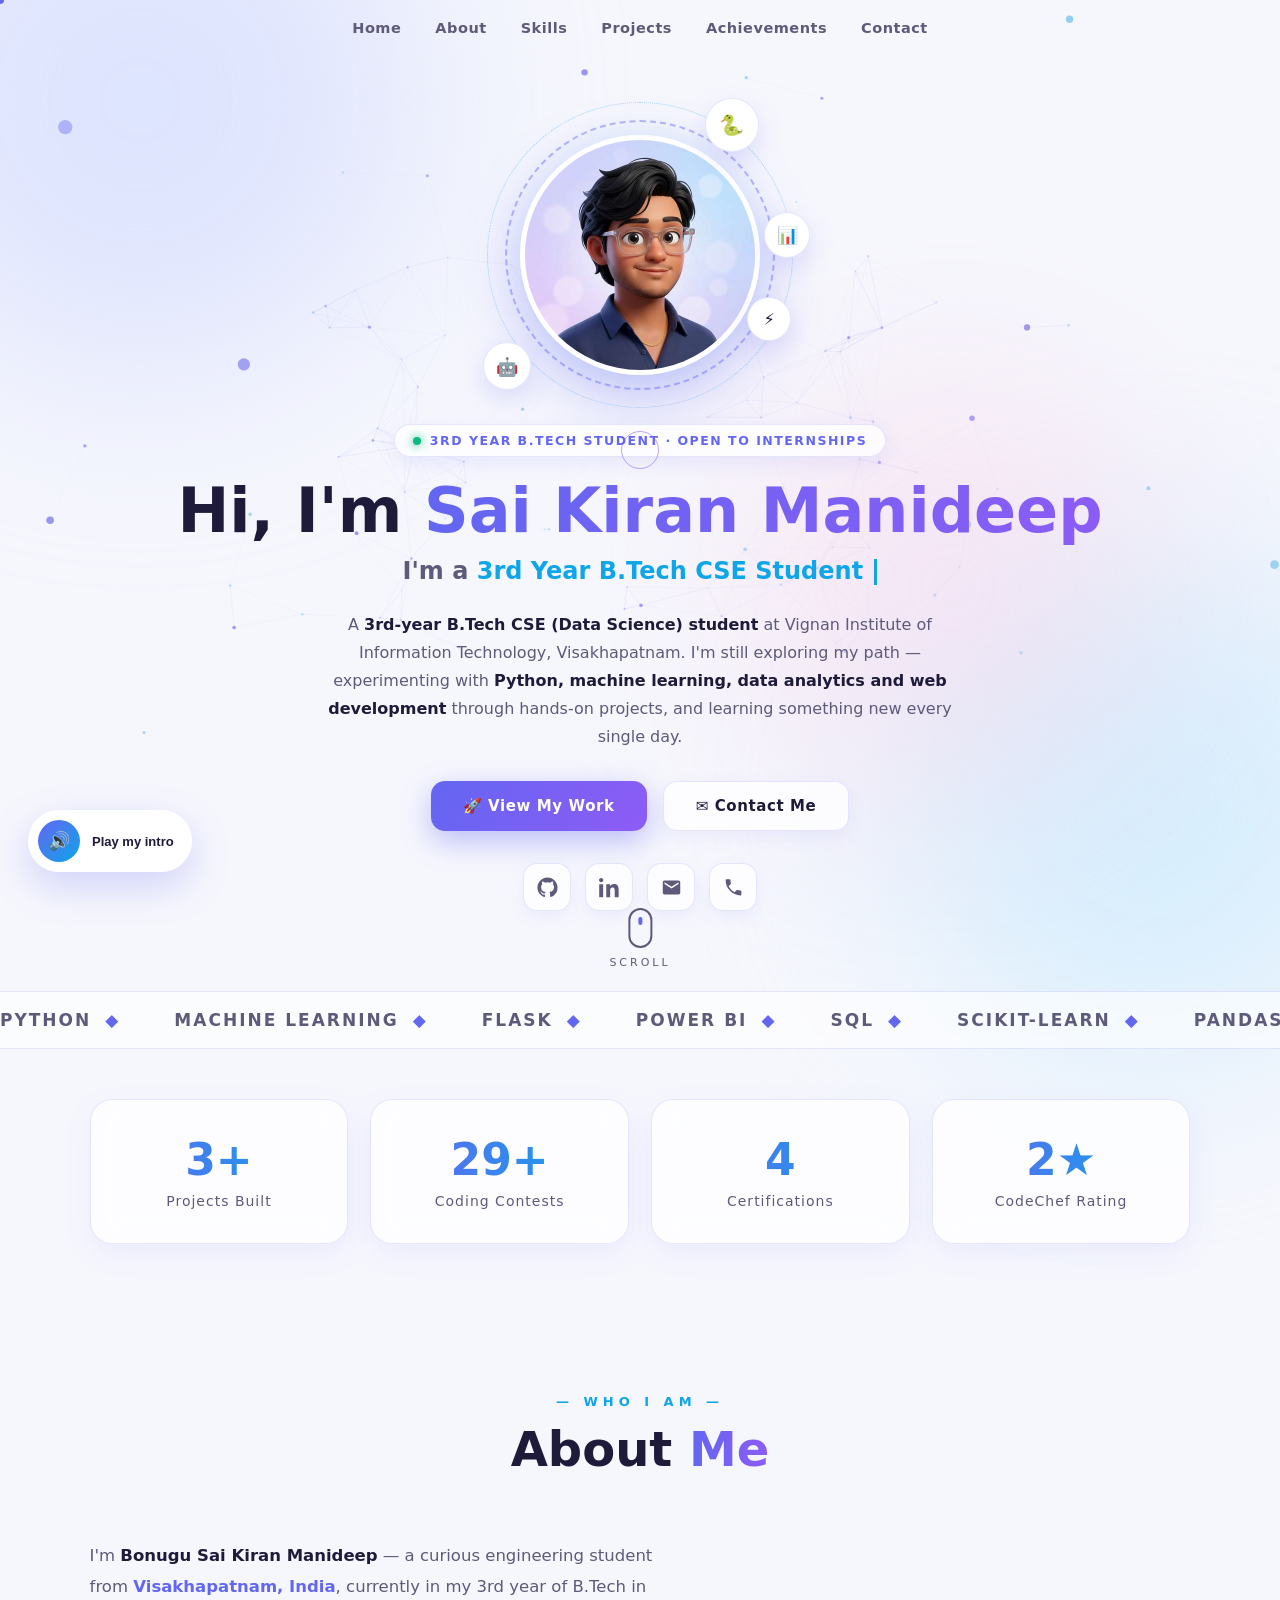
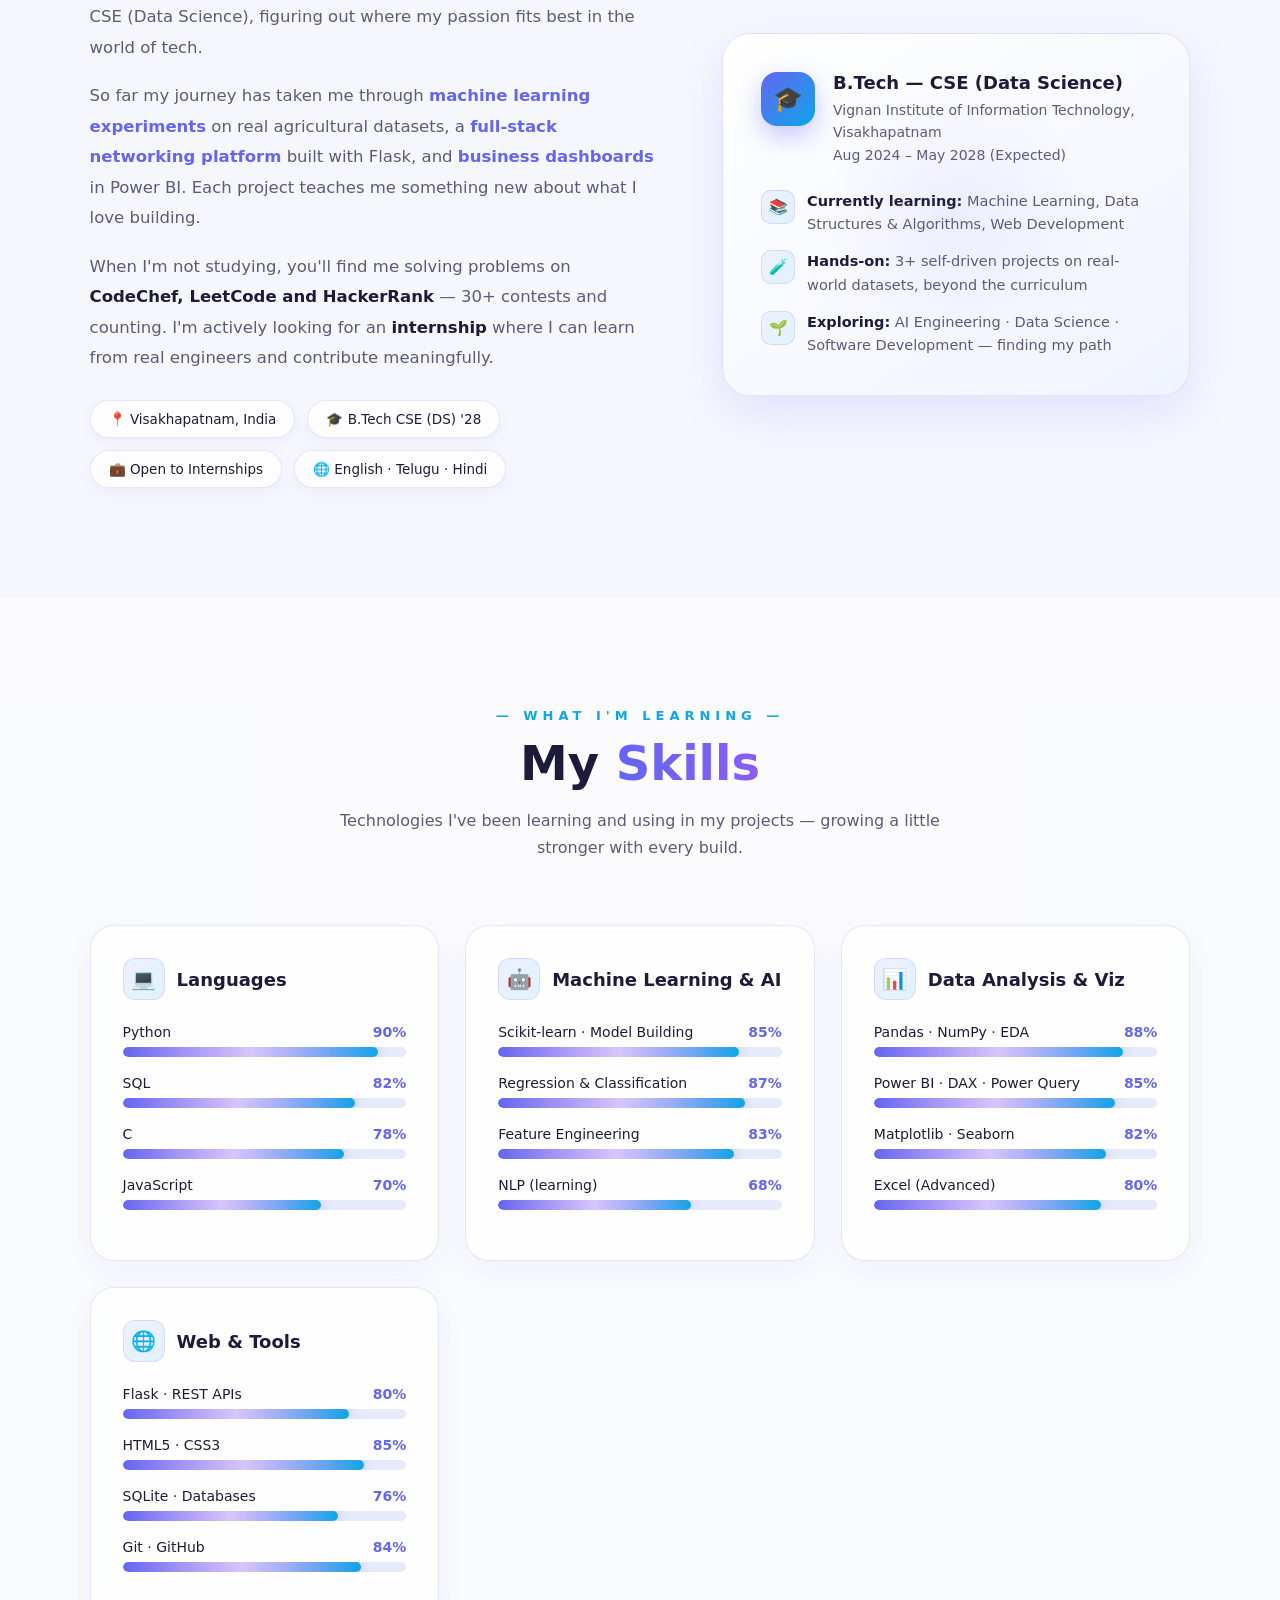
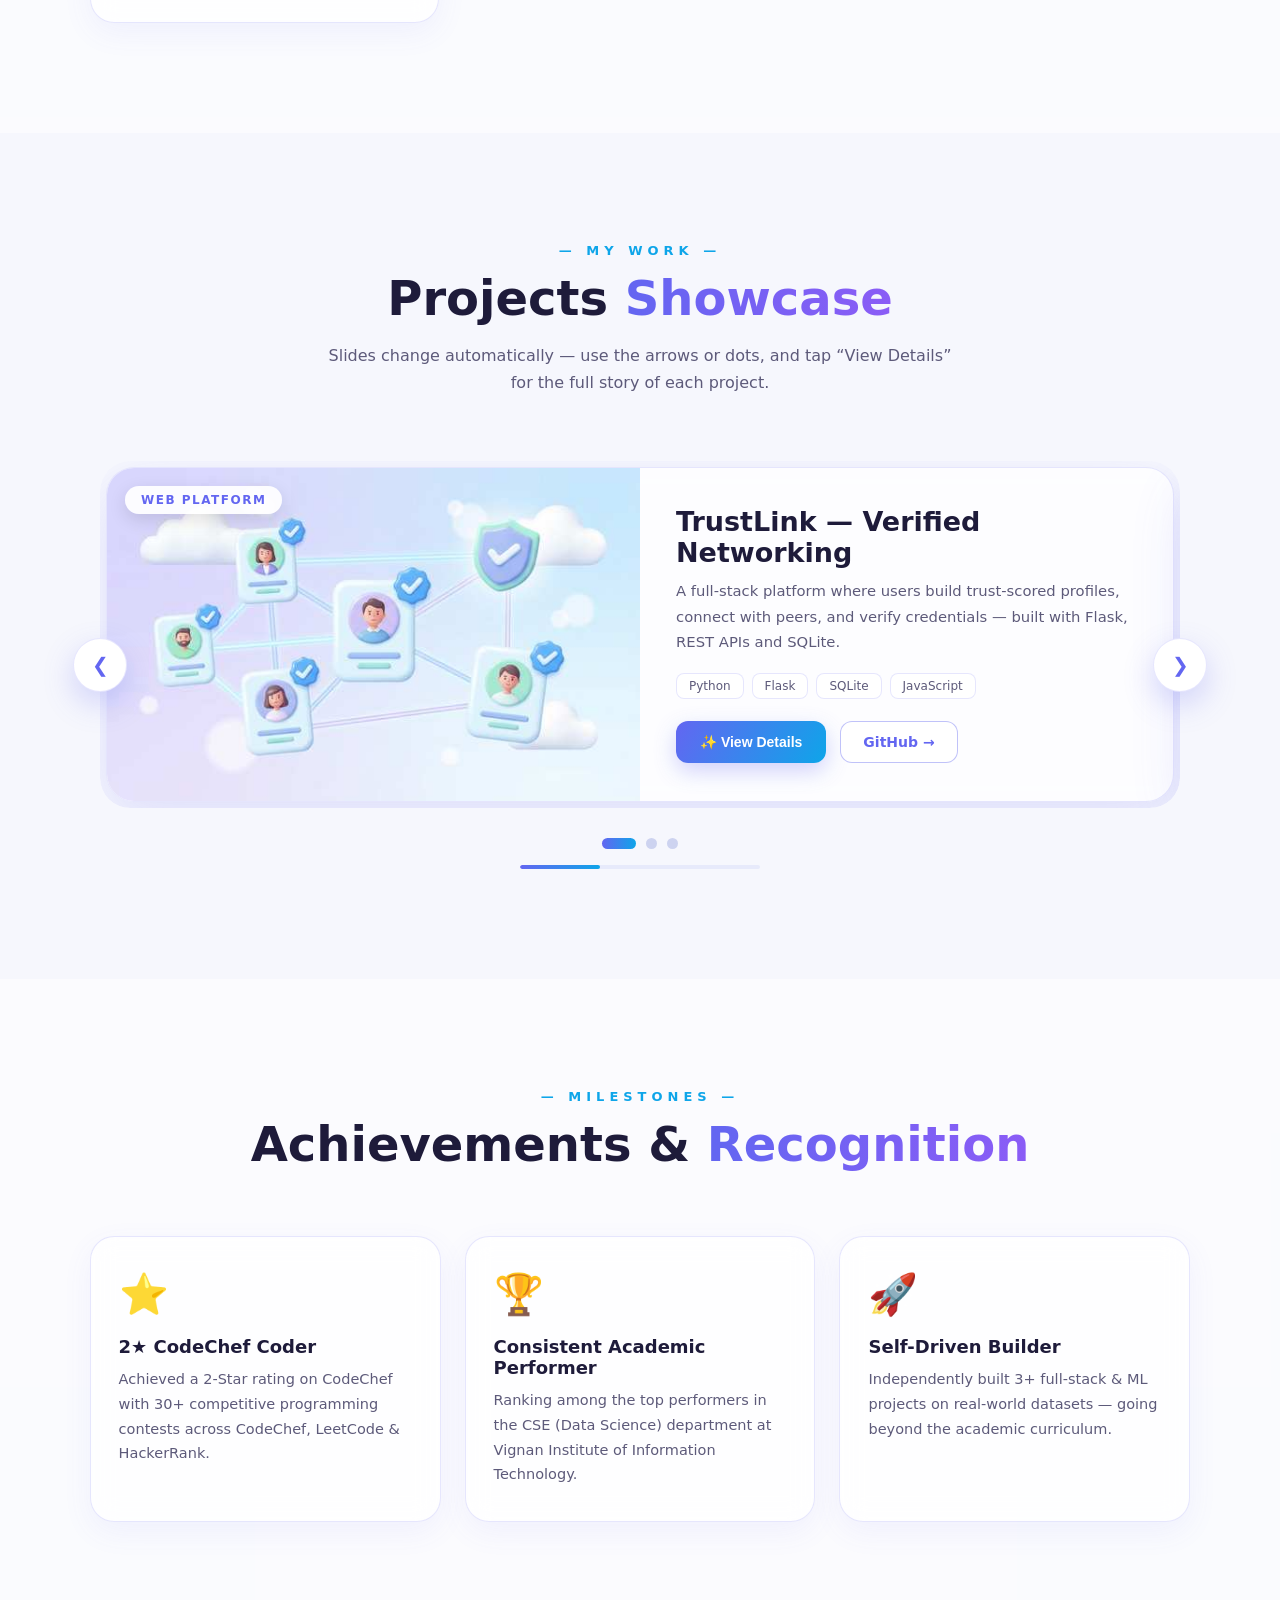
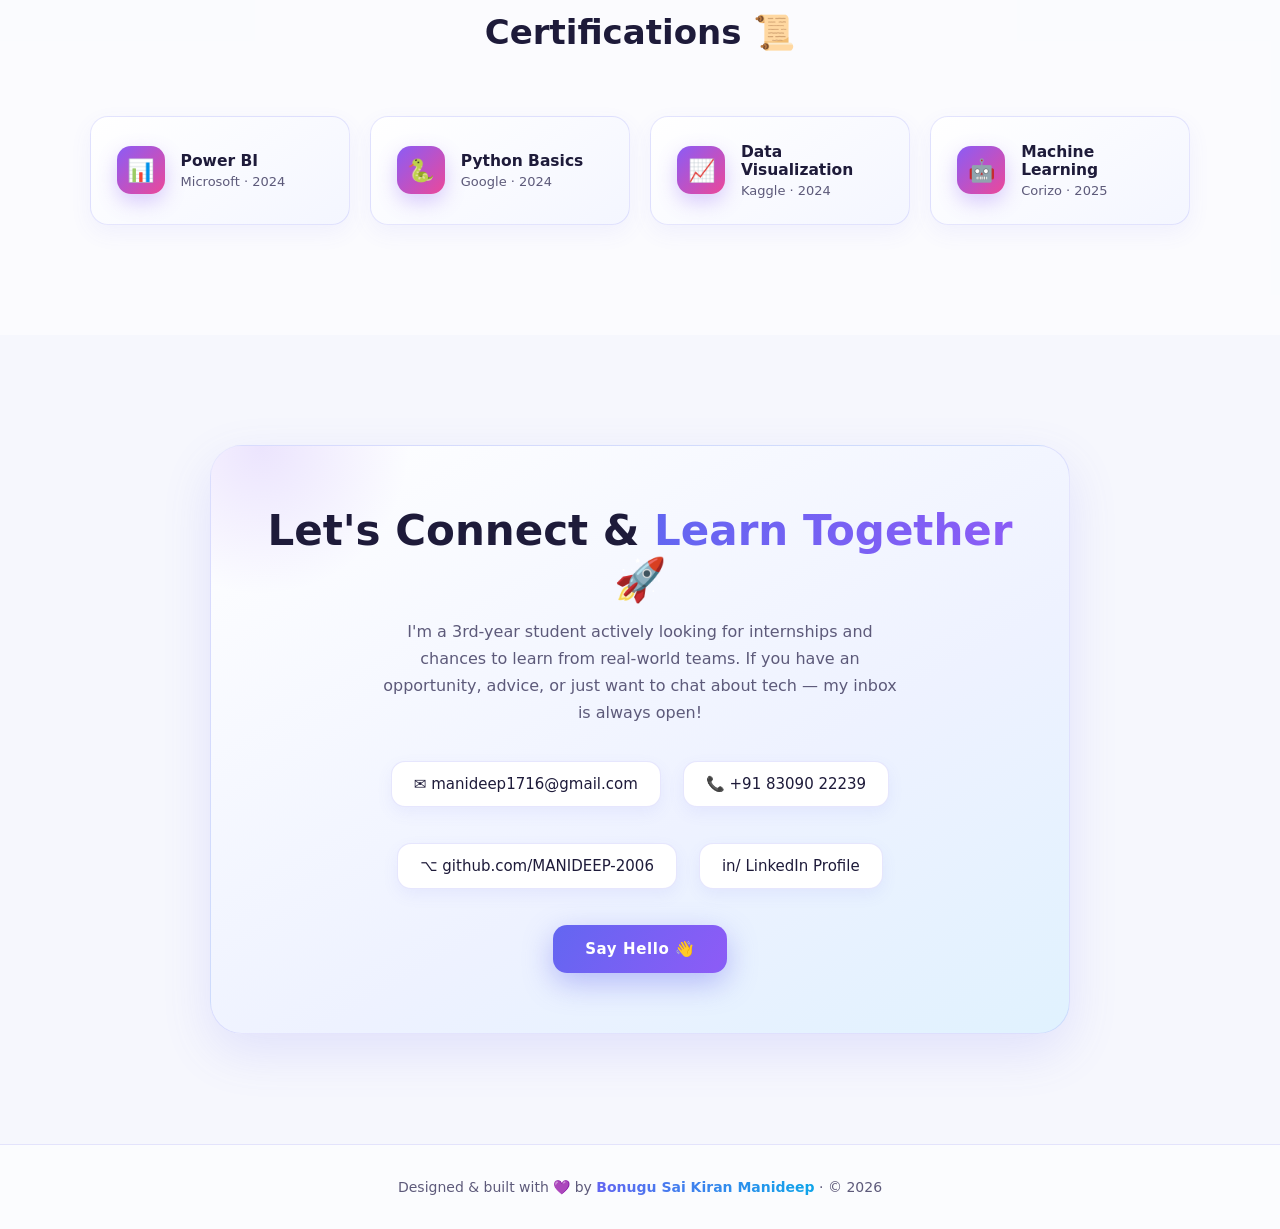
==== commit 179d4efb: "✏️ Update: 3rd year B.Tech student (hero, about, typing roles, voice intro)" ====
--- a/index.html
+++ b/index.html
@@ -45,10 +45,10 @@
     <div class="orb o3">📊</div>
     <div class="orb o4">⚡</div>
   </div>
-  <div class="hero-tag"><span class="dot"></span> Student · Open to Internships</div>
+  <div class="hero-tag"><span class="dot"></span> 3rd Year B.Tech Student · Open to Internships</div>
   <h1>Hi, I'm <span class="grad-text">Sai Kiran Manideep</span></h1>
   <div class="typing-line">I'm a <span id="typed"></span><span class="typed-caret"></span></div>
-  <p class="hero-desc">A <b>B.Tech CSE (Data Science) student</b> at Vignan Institute of Information Technology, Visakhapatnam. I'm still exploring my path — experimenting with <b>Python, machine learning, data analytics and web development</b> through hands-on projects, and learning something new every single day.</p>
+  <p class="hero-desc">A <b>3rd-year B.Tech CSE (Data Science) student</b> at Vignan Institute of Information Technology, Visakhapatnam. I'm still exploring my path — experimenting with <b>Python, machine learning, data analytics and web development</b> through hands-on projects, and learning something new every single day.</p>
   <div class="hero-btns">
     <a class="btn btn-primary" href="#projects">🚀 View My Work</a>
     <a class="btn btn-ghost" href="mailto:manideep1716@gmail.com">✉️ Contact Me</a>
@@ -85,7 +85,7 @@
   </div>
   <div class="about-grid">
     <div class="about-text reveal left">
-      <p>I'm <strong>Bonugu Sai Kiran Manideep</strong> — a curious engineering student from <span class="hl">Visakhapatnam, India</span>, currently pursuing my B.Tech in CSE (Data Science) and figuring out where my passion fits best in the world of tech.</p>
+      <p>I'm <strong>Bonugu Sai Kiran Manideep</strong> — a curious engineering student from <span class="hl">Visakhapatnam, India</span>, currently in my 3rd year of B.Tech in CSE (Data Science), figuring out where my passion fits best in the world of tech.</p>
       <p>So far my journey has taken me through <span class="hl">machine learning experiments</span> on real agricultural datasets, a <span class="hl">full-stack networking platform</span> built with Flask, and <span class="hl">business dashboards</span> in Power BI. Each project teaches me something new about what I love building.</p>
       <p>When I'm not studying, you'll find me solving problems on <strong>CodeChef, LeetCode and HackerRank</strong> — 30+ contests and counting. I'm actively looking for an <strong>internship</strong> where I can learn from real engineers and contribute meaningfully.</p>
       <div class="info-chips">
@@ -261,7 +261,7 @@
 <section id="contact">
   <div class="contact-card reveal">
     <h2>Let's Connect & <span class="grad-text">Learn Together</span> 🚀</h2>
-    <p>I'm a student actively looking for internships and chances to learn from real-world teams. If you have an opportunity, advice, or just want to chat about tech — my inbox is always open!</p>
+    <p>I'm a 3rd-year student actively looking for internships and chances to learn from real-world teams. If you have an opportunity, advice, or just want to chat about tech — my inbox is always open!</p>
     <div class="contact-rows">
       <a class="crow" href="mailto:manideep1716@gmail.com">✉️ manideep1716@gmail.com</a>
       <a class="crow" href="tel:+918309022239">📞 +91 83090 22239</a>
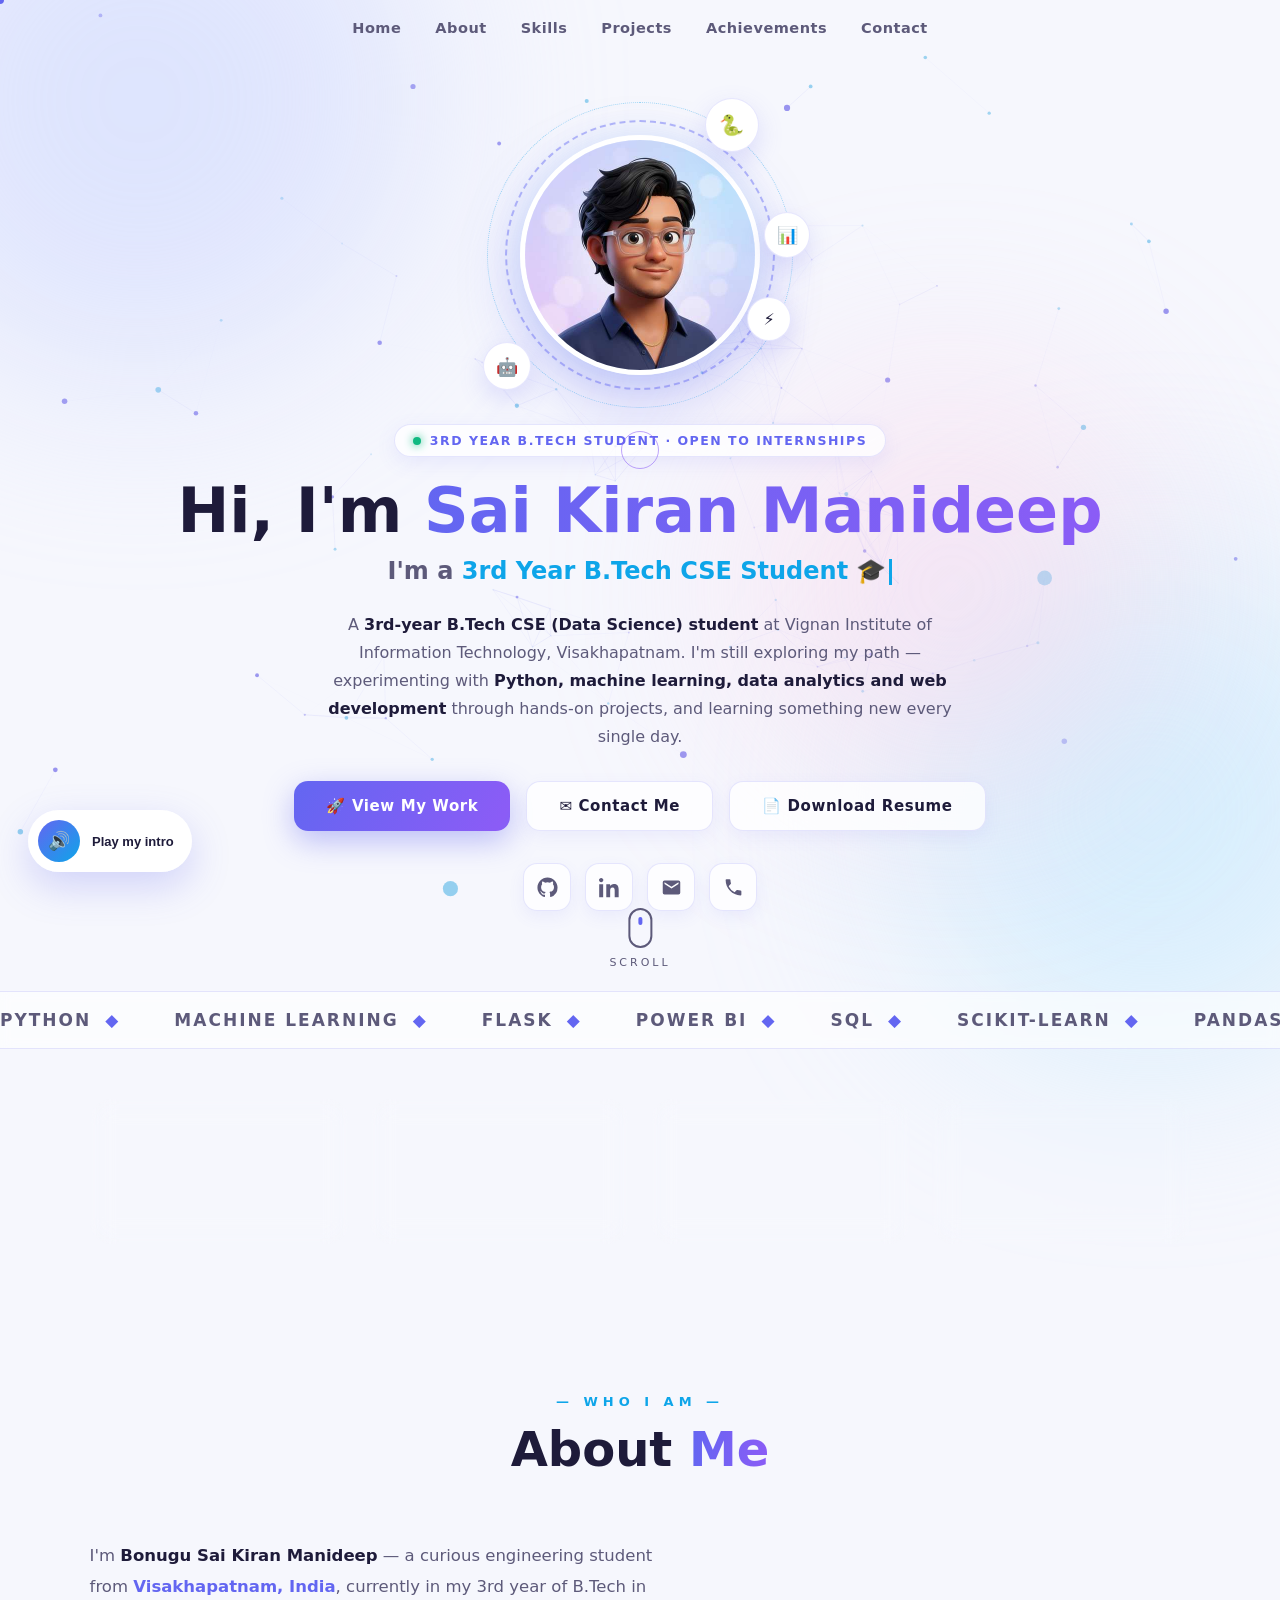
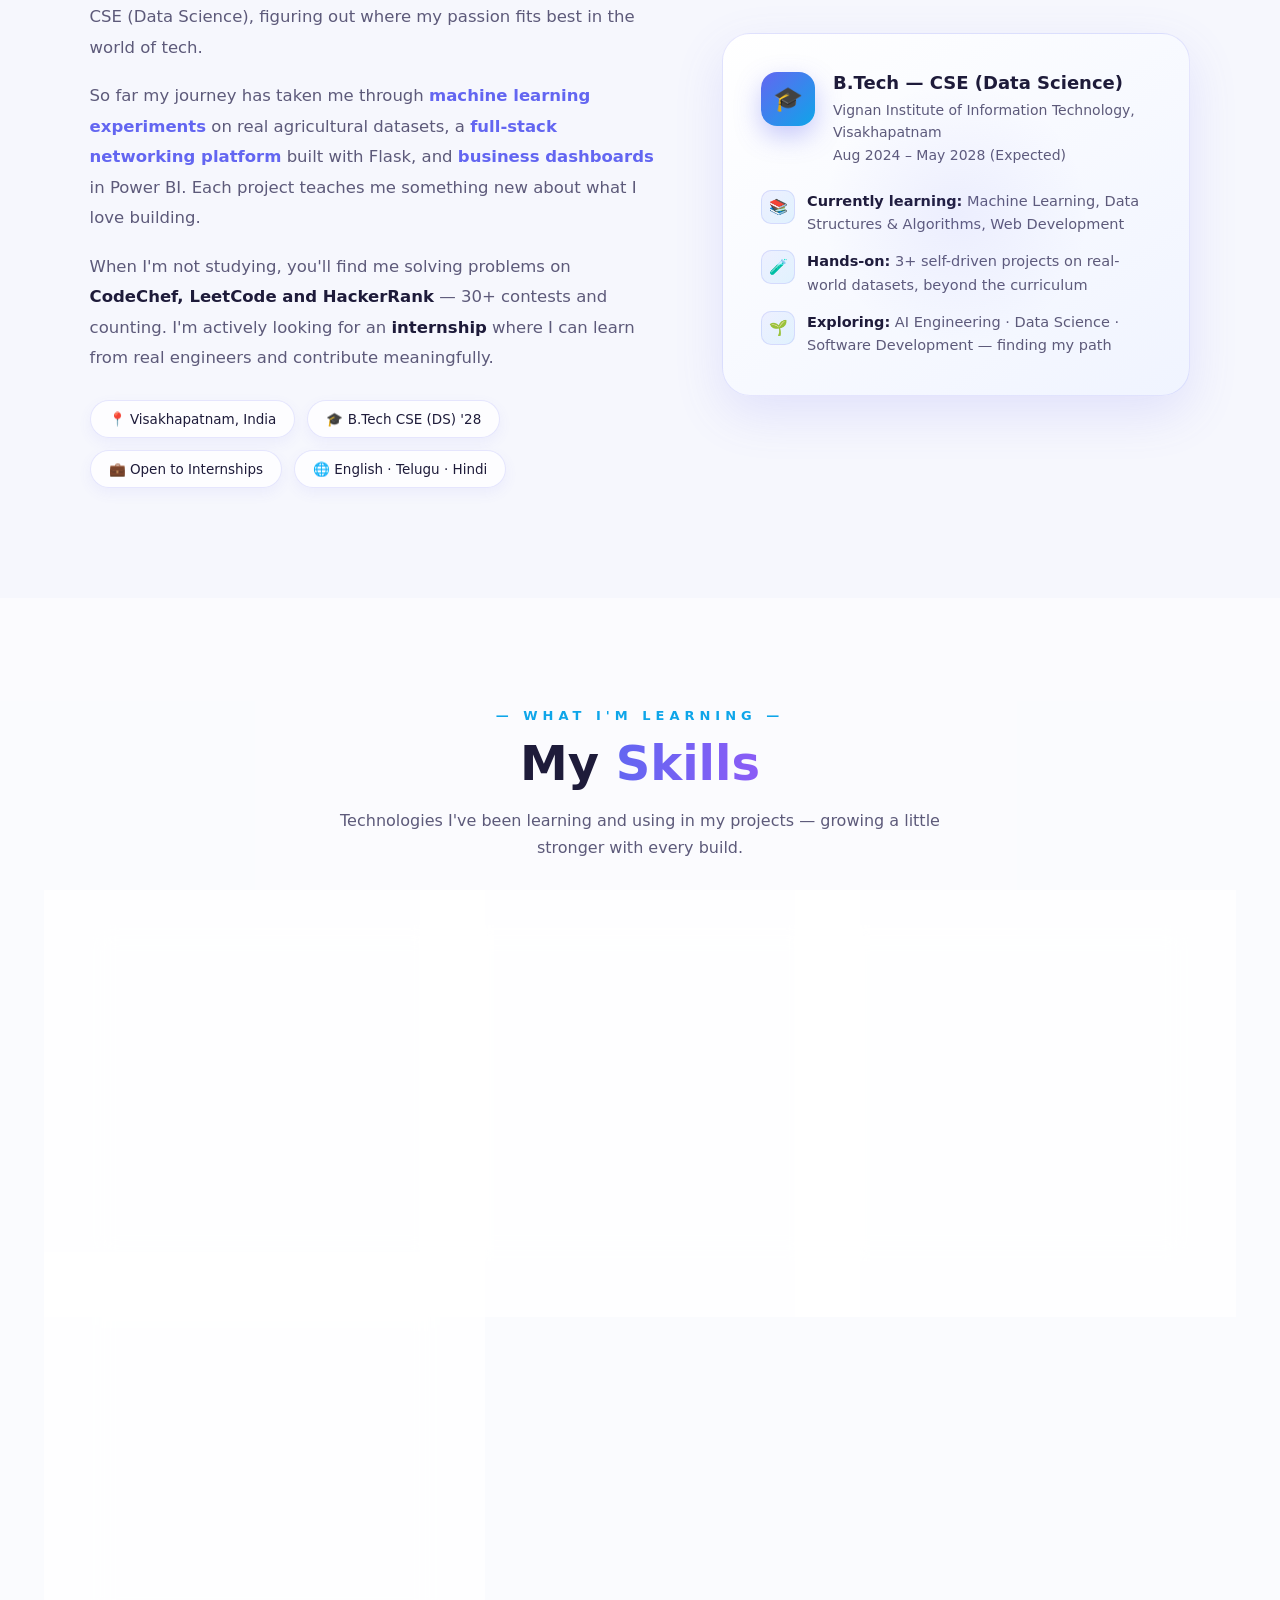
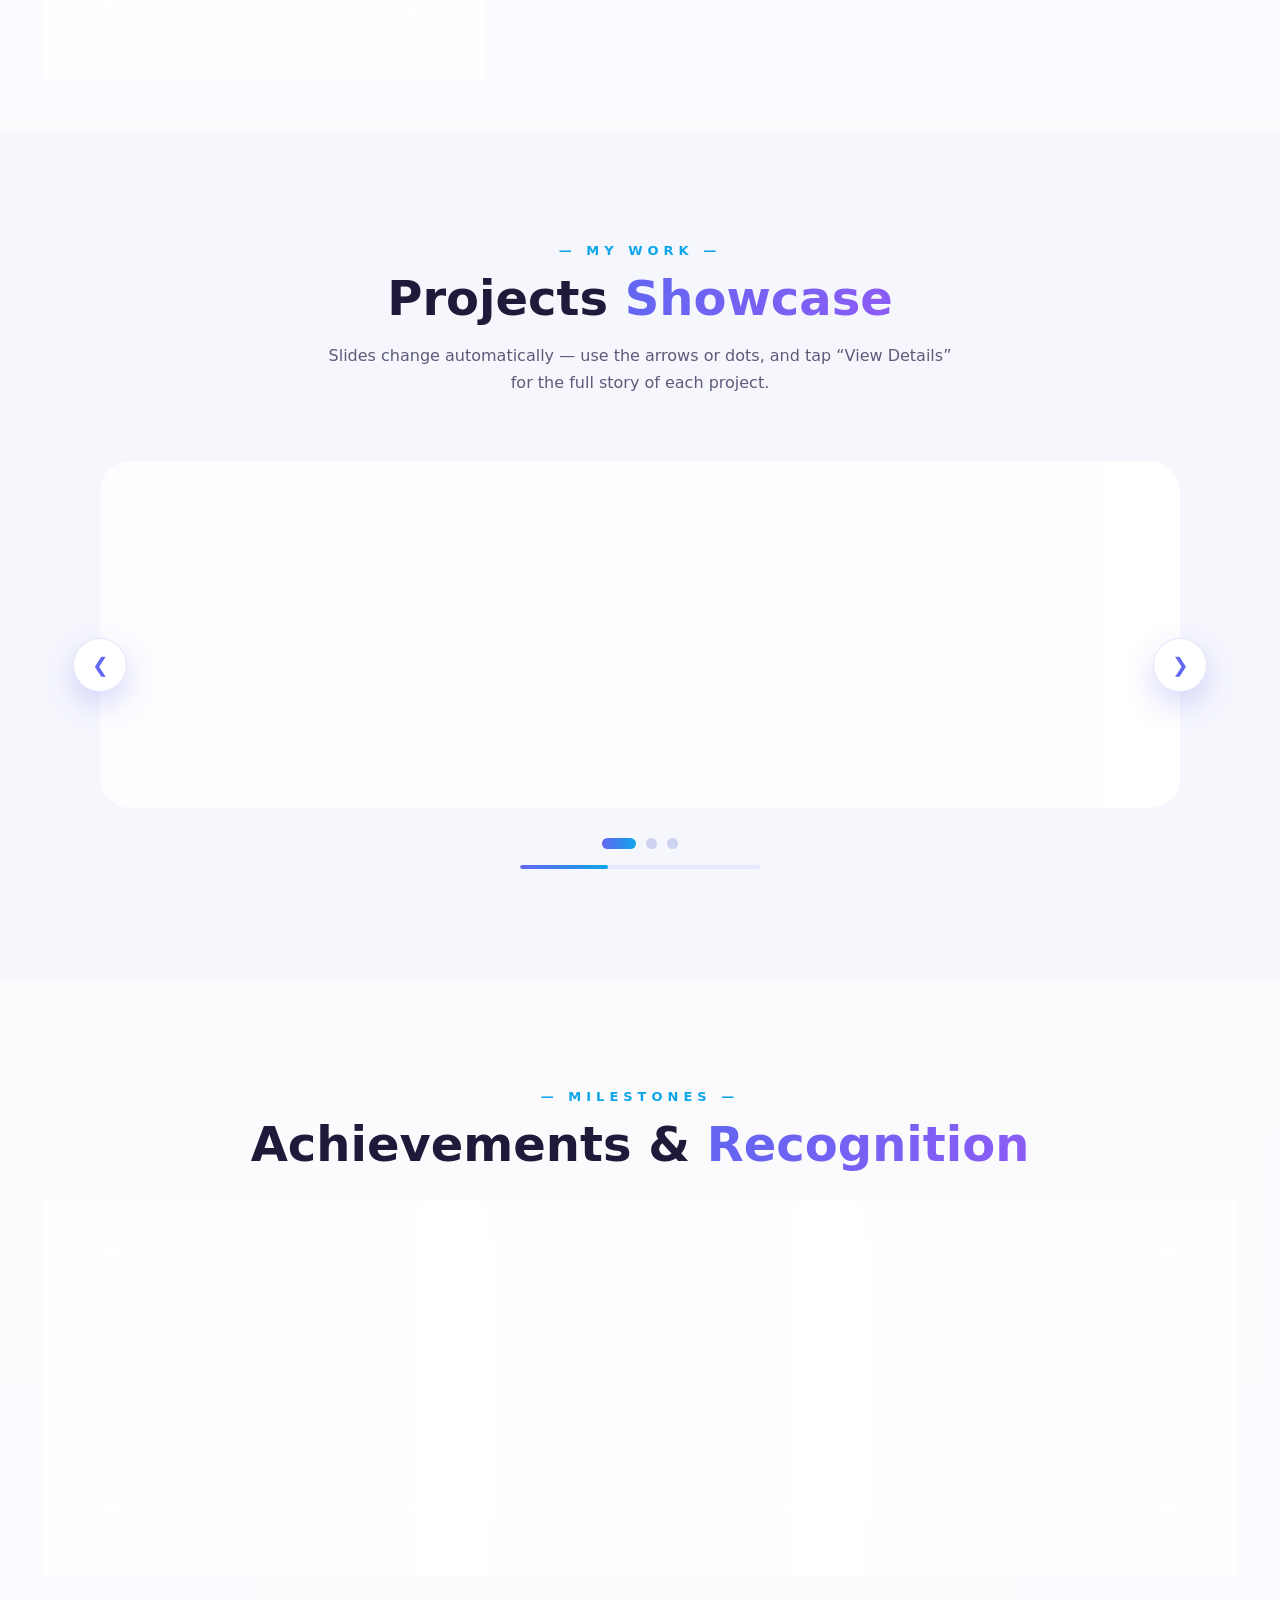
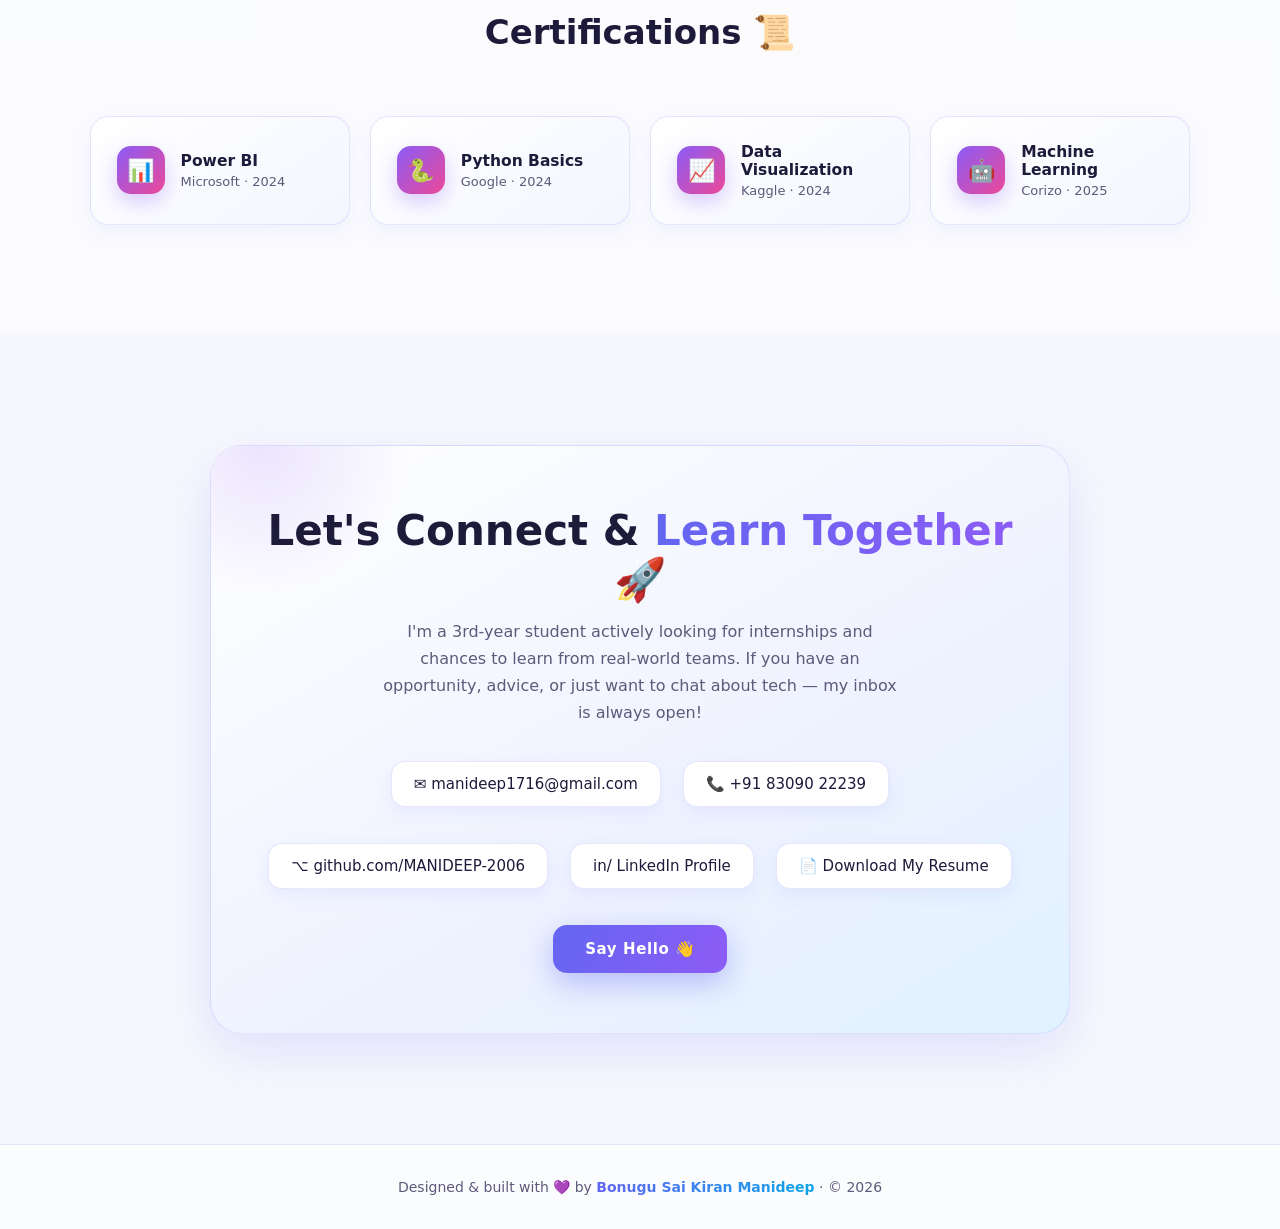
==== commit 7ff0666b: "🚀 Add resume download, SEO & social-share tags, favicon" ====
--- a/index.html
+++ b/index.html
@@ -4,6 +4,19 @@
 <meta charset="UTF-8">
 <meta name="viewport" content="width=device-width, initial-scale=1.0">
 <title>Sai Kiran Manideep | Student Portfolio</title>
+<meta name="description" content="Portfolio of Bonugu Sai Kiran Manideep — 3rd year B.Tech CSE (Data Science) student at VIIT Visakhapatnam. Python, Machine Learning, Power BI & Flask projects. Open to internships.">
+<meta name="keywords" content="Sai Kiran Manideep, portfolio, data science student, machine learning, Python, Power BI, Flask, VIIT, internship">
+<meta name="author" content="Bonugu Sai Kiran Manideep">
+<meta property="og:title" content="Sai Kiran Manideep | Student Portfolio">
+<meta property="og:description" content="3rd year B.Tech CSE (Data Science) student — Python, ML, Power BI & Flask projects. Open to internships.">
+<meta property="og:type" content="website">
+<meta property="og:url" content="https://manideep-2006.github.io/my-portfolio/">
+<meta property="og:image" content="https://manideep-2006.github.io/my-portfolio/images/avatar.jpg">
+<meta name="twitter:card" content="summary">
+<meta name="twitter:title" content="Sai Kiran Manideep | Student Portfolio">
+<meta name="twitter:description" content="3rd year B.Tech CSE (Data Science) student — Python, ML, Power BI & Flask. Open to internships.">
+<meta name="theme-color" content="#6366f1">
+<link rel="icon" href="data:image/svg+xml,%3Csvg xmlns='http://www.w3.org/2000/svg' viewBox='0 0 100 100'%3E%3Cdefs%3E%3ClinearGradient id='g' x1='0' y1='0' x2='1' y2='1'%3E%3Cstop offset='0' stop-color='%236366f1'/%3E%3Cstop offset='1' stop-color='%230ea5e9'/%3E%3C/linearGradient%3E%3C/defs%3E%3Crect width='100' height='100' rx='22' fill='url(%23g)'/%3E%3Ctext x='50' y='68' font-size='52' font-weight='bold' font-family='Arial' fill='white' text-anchor='middle'%3EM%3C/text%3E%3C/svg%3E">
 <link rel="stylesheet" href="css/style.css">
 </head>
 <body>
@@ -52,6 +65,7 @@
   <div class="hero-btns">
     <a class="btn btn-primary" href="#projects">🚀 View My Work</a>
     <a class="btn btn-ghost" href="mailto:manideep1716@gmail.com">✉️ Contact Me</a>
+    <a class="btn btn-ghost" href="Manideep_Resume.pdf" download="Sai_Kiran_Manideep_Resume.pdf">📄 Download Resume</a>
   </div>
   <div class="hero-socials">
     <a class="soc" href="https://github.com/MANIDEEP-2006" target="_blank" aria-label="GitHub"><svg viewBox="0 0 24 24"><path d="M12 .5C5.65.5.5 5.65.5 12c0 5.08 3.29 9.39 7.86 10.91.58.1.79-.25.79-.55v-2.15c-3.2.7-3.87-1.36-3.87-1.36-.52-1.33-1.28-1.68-1.28-1.68-1.04-.71.08-.7.08-.7 1.16.08 1.77 1.19 1.77 1.19 1.02 1.76 2.69 1.25 3.35.96.1-.75.4-1.25.73-1.54-2.55-.29-5.23-1.28-5.23-5.69 0-1.26.45-2.28 1.19-3.09-.12-.29-.52-1.46.11-3.05 0 0 .97-.31 3.17 1.18a11 11 0 0 1 5.78 0c2.2-1.49 3.17-1.18 3.17-1.18.63 1.59.23 2.76.11 3.05.74.81 1.19 1.83 1.19 3.09 0 4.42-2.69 5.39-5.25 5.67.41.36.78 1.06.78 2.14v3.17c0 .31.21.66.8.55A11.51 11.51 0 0 0 23.5 12C23.5 5.65 18.35.5 12 .5z"/></svg></a>
@@ -269,6 +283,7 @@
     <div class="contact-rows">
       <a class="crow" href="https://github.com/MANIDEEP-2006" target="_blank">⌥ github.com/MANIDEEP-2006</a>
       <a class="crow" href="https://linkedin.com/in/b-sai-kiran-manideep-62716a317" target="_blank">in/ LinkedIn Profile</a>
+      <a class="crow" href="Manideep_Resume.pdf" download="Sai_Kiran_Manideep_Resume.pdf">📄 Download My Resume</a>
     </div>
     <a class="btn btn-primary" href="mailto:manideep1716@gmail.com" style="position:relative;">Say Hello 👋</a>
   </div>
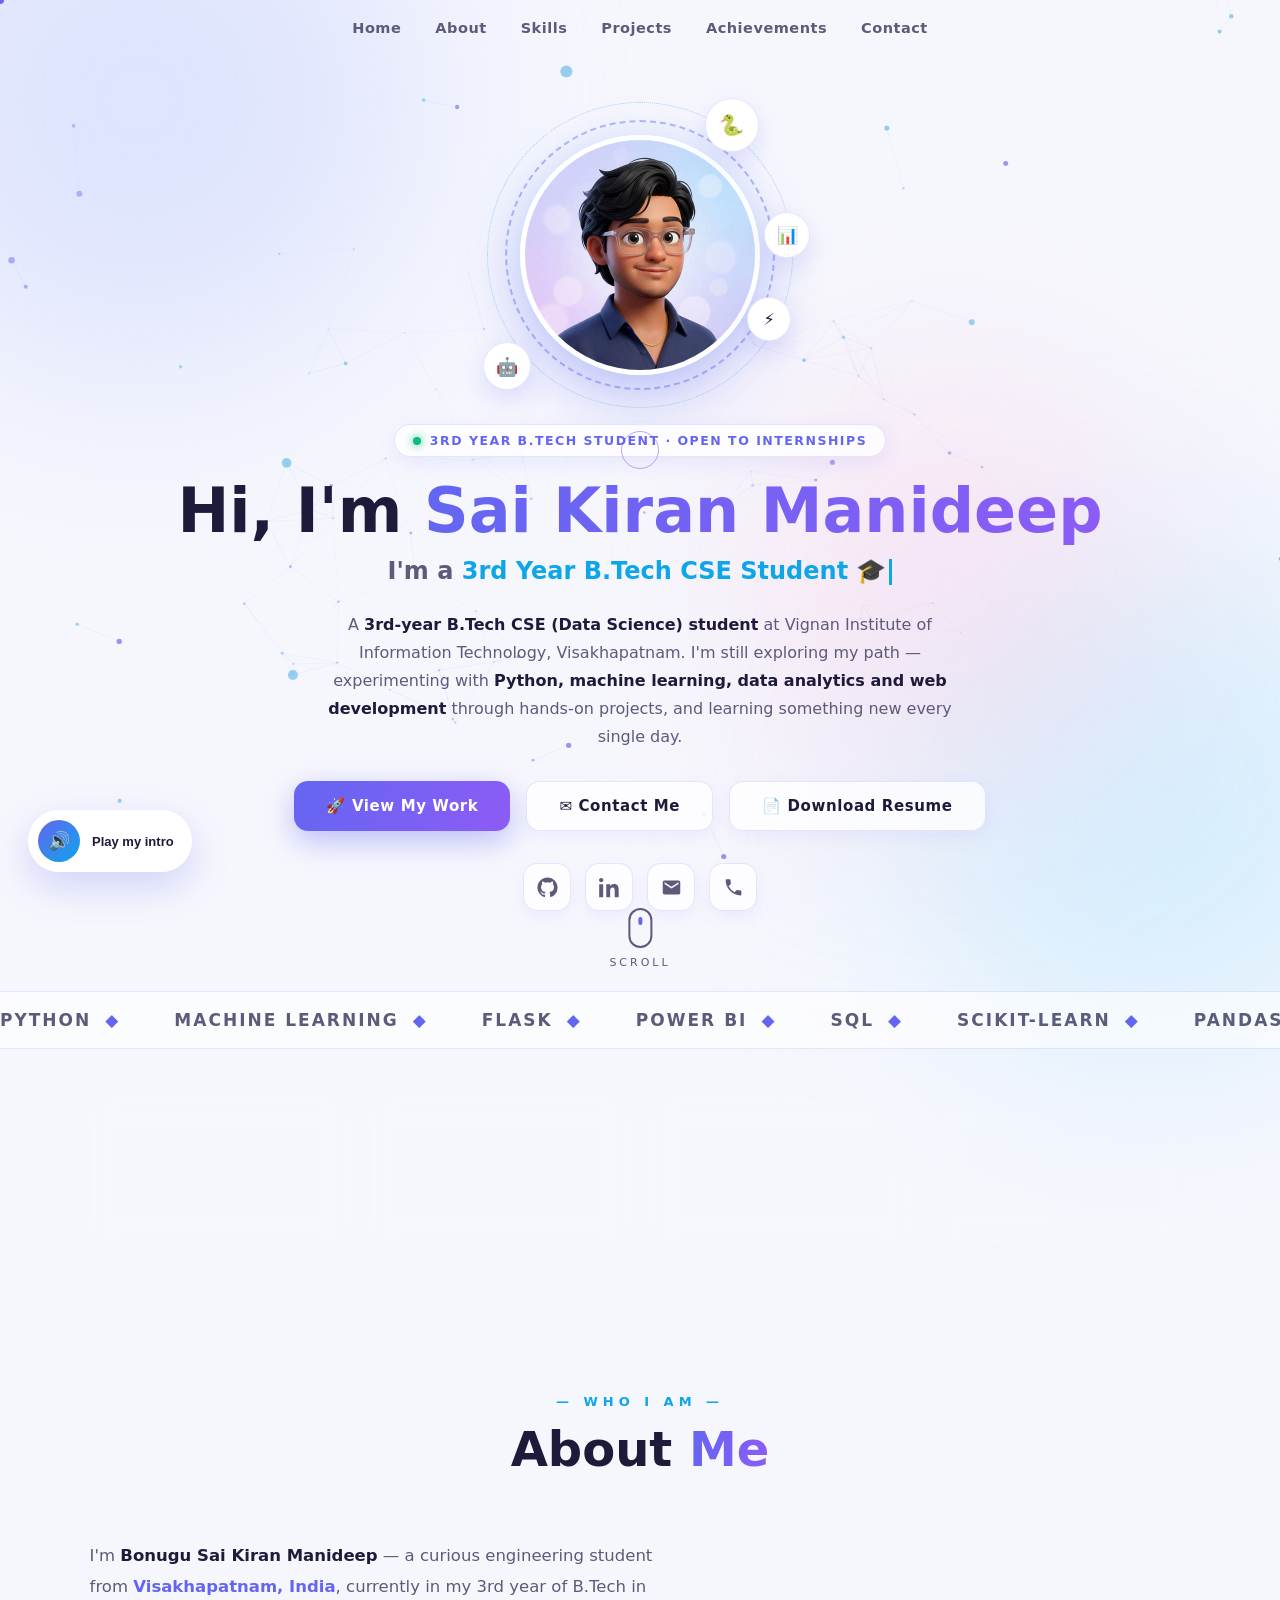
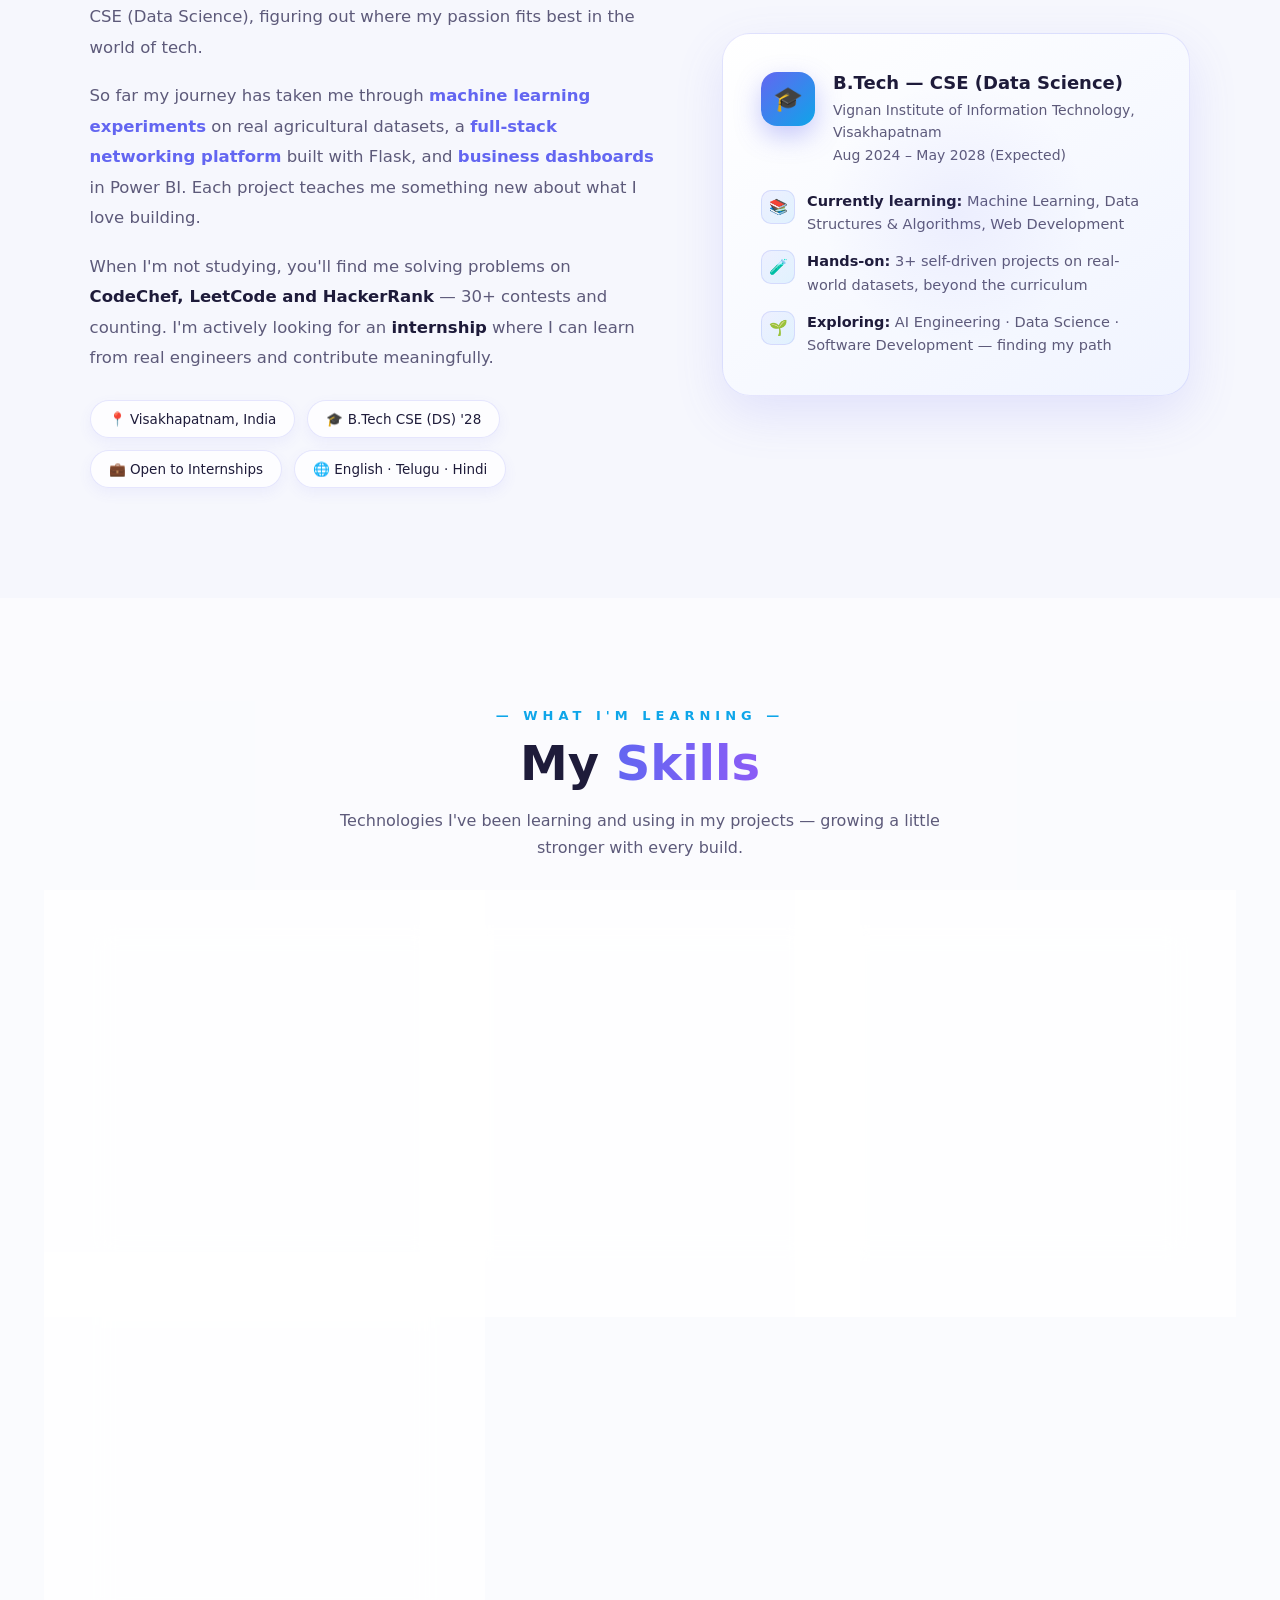
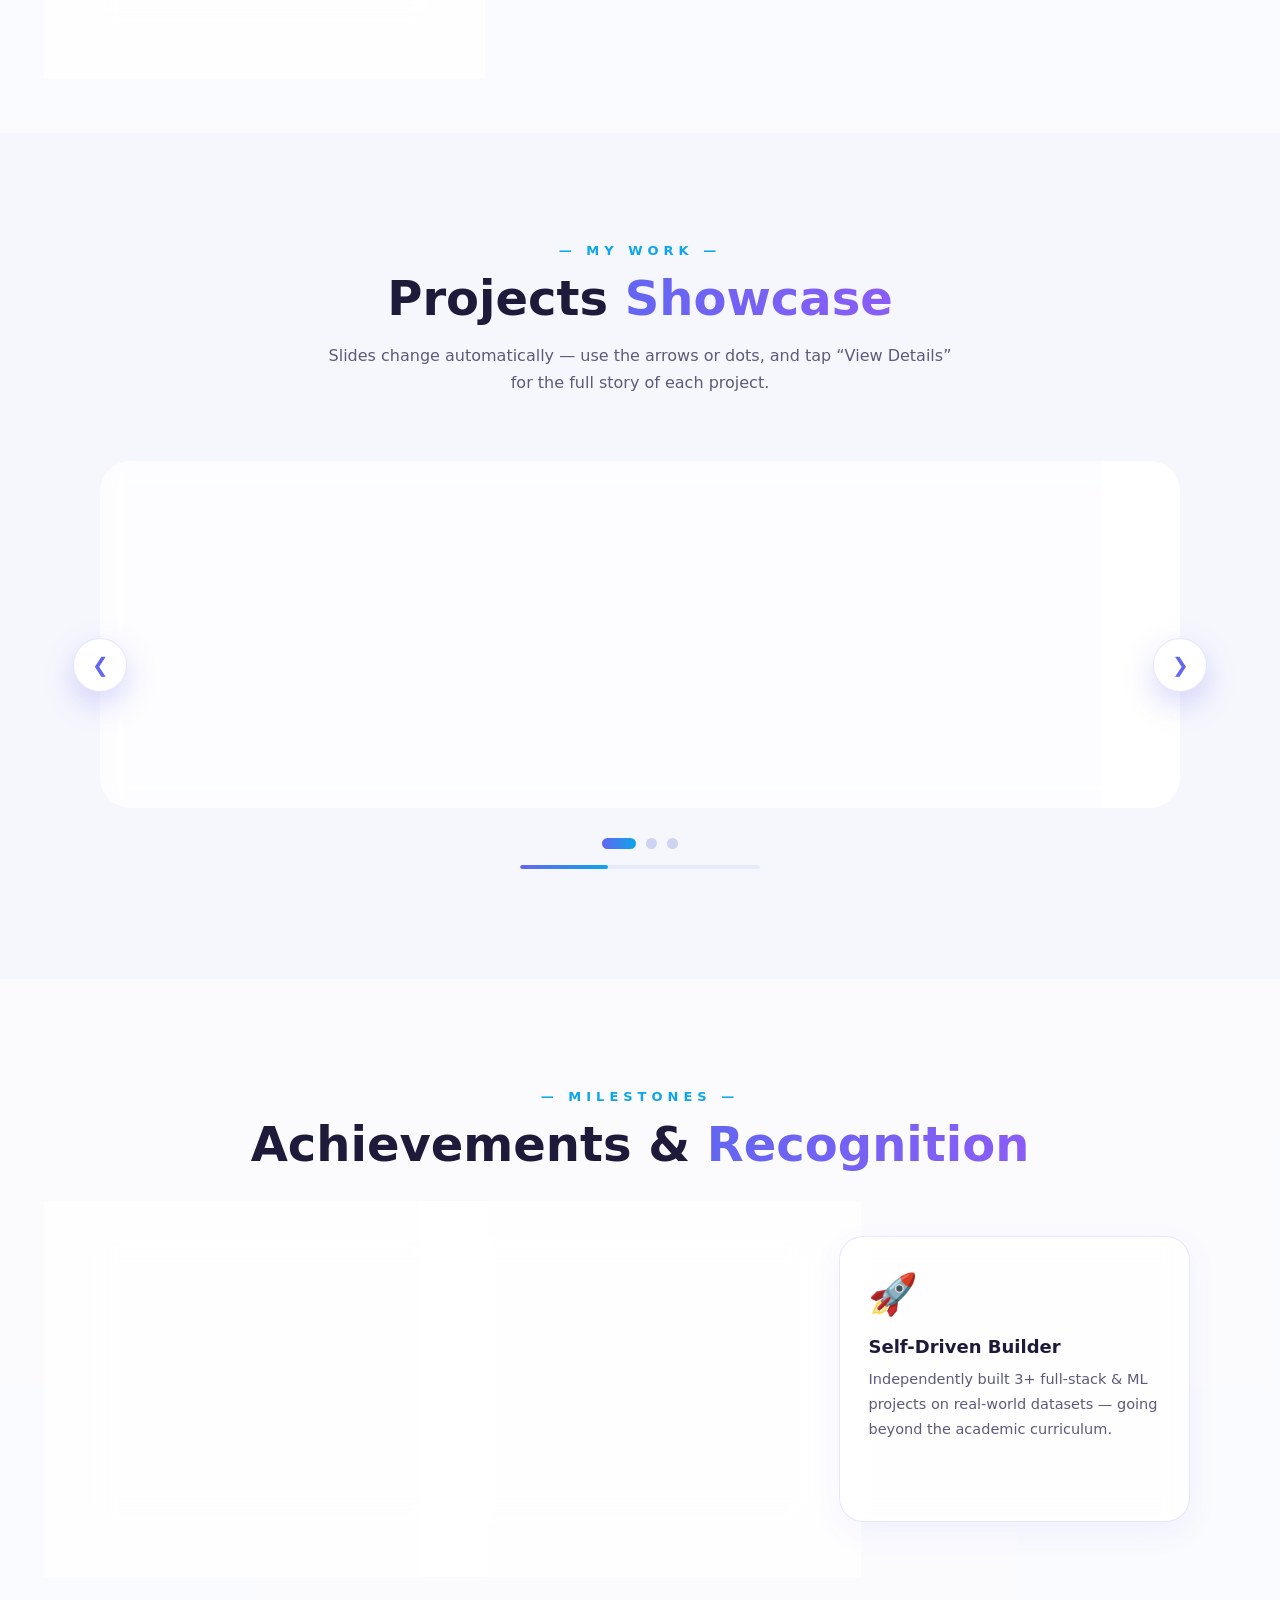
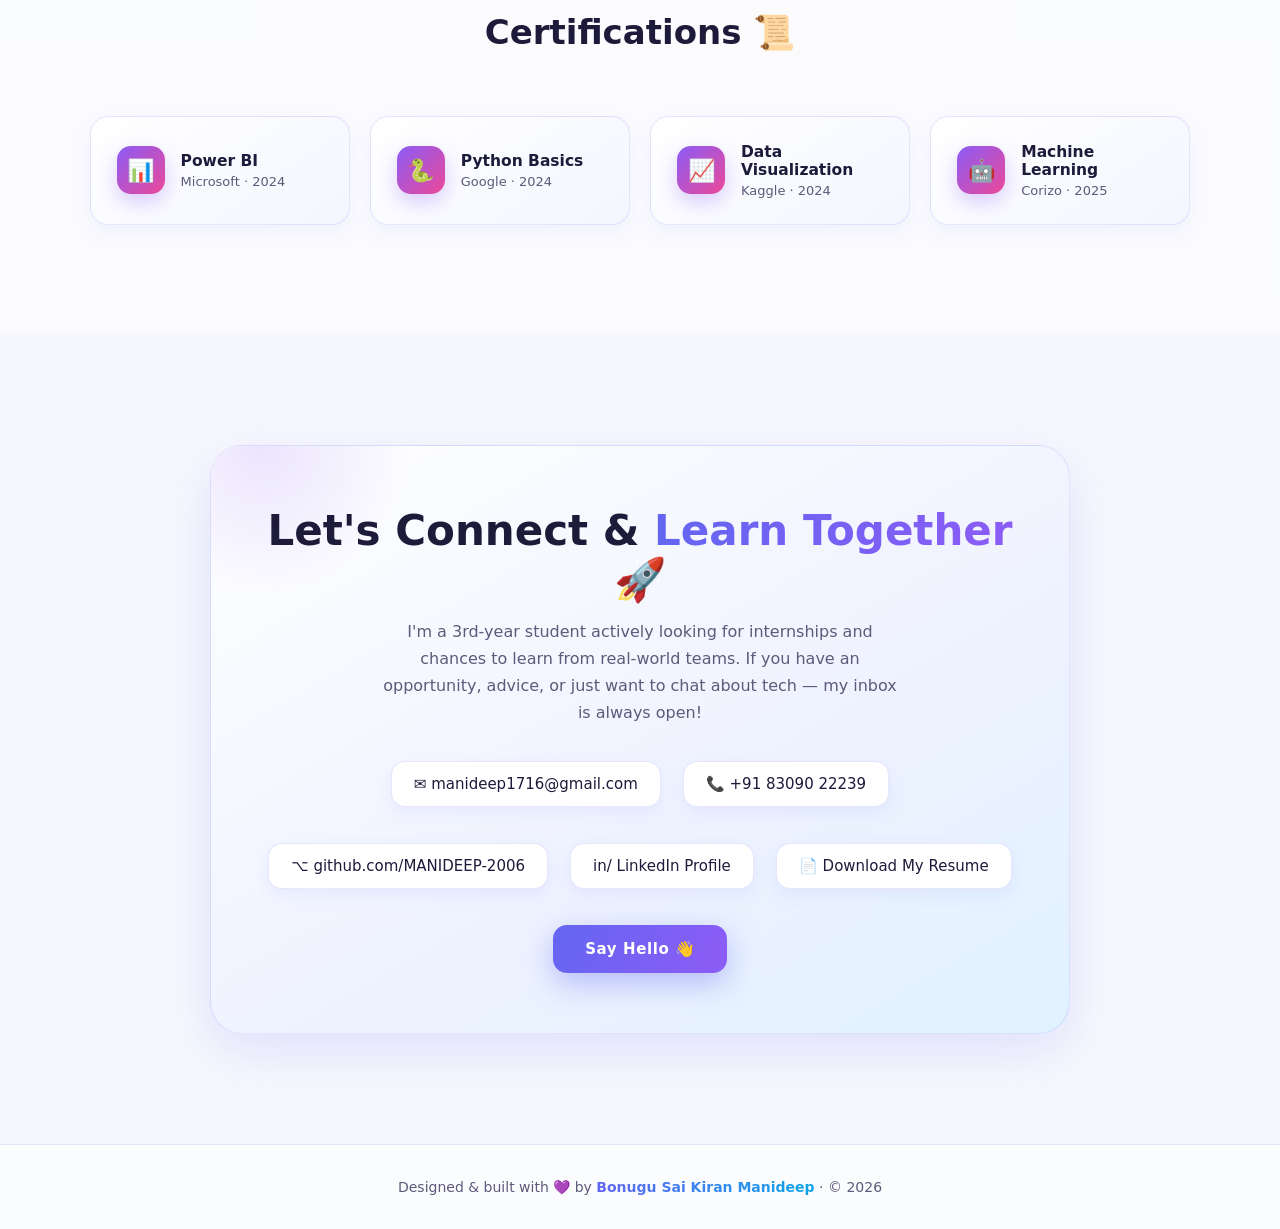
==== commit e087a733: "🌐 Add TrustLink Live Demo buttons (carousel + modal)" ====
--- a/index.html
+++ b/index.html
@@ -188,6 +188,7 @@
               <div class="ptags"><span class="ttag">Python</span><span class="ttag">Flask</span><span class="ttag">SQLite</span><span class="ttag">JavaScript</span></div>
               <div class="pacts">
                 <button class="pop-btn" data-proj="0">✨ View Details</button>
+                <a class="plink" href="https://manideep-2006.github.io/trustlink_landing/" target="_blank" style="background:linear-gradient(120deg,#6366f1,#0ea5e9);color:#fff;border:none;">🌐 Live Demo</a>
                 <a class="plink" href="https://github.com/MANIDEEP-2006/trustlink_landing" target="_blank">GitHub →</a>
               </div>
             </div>
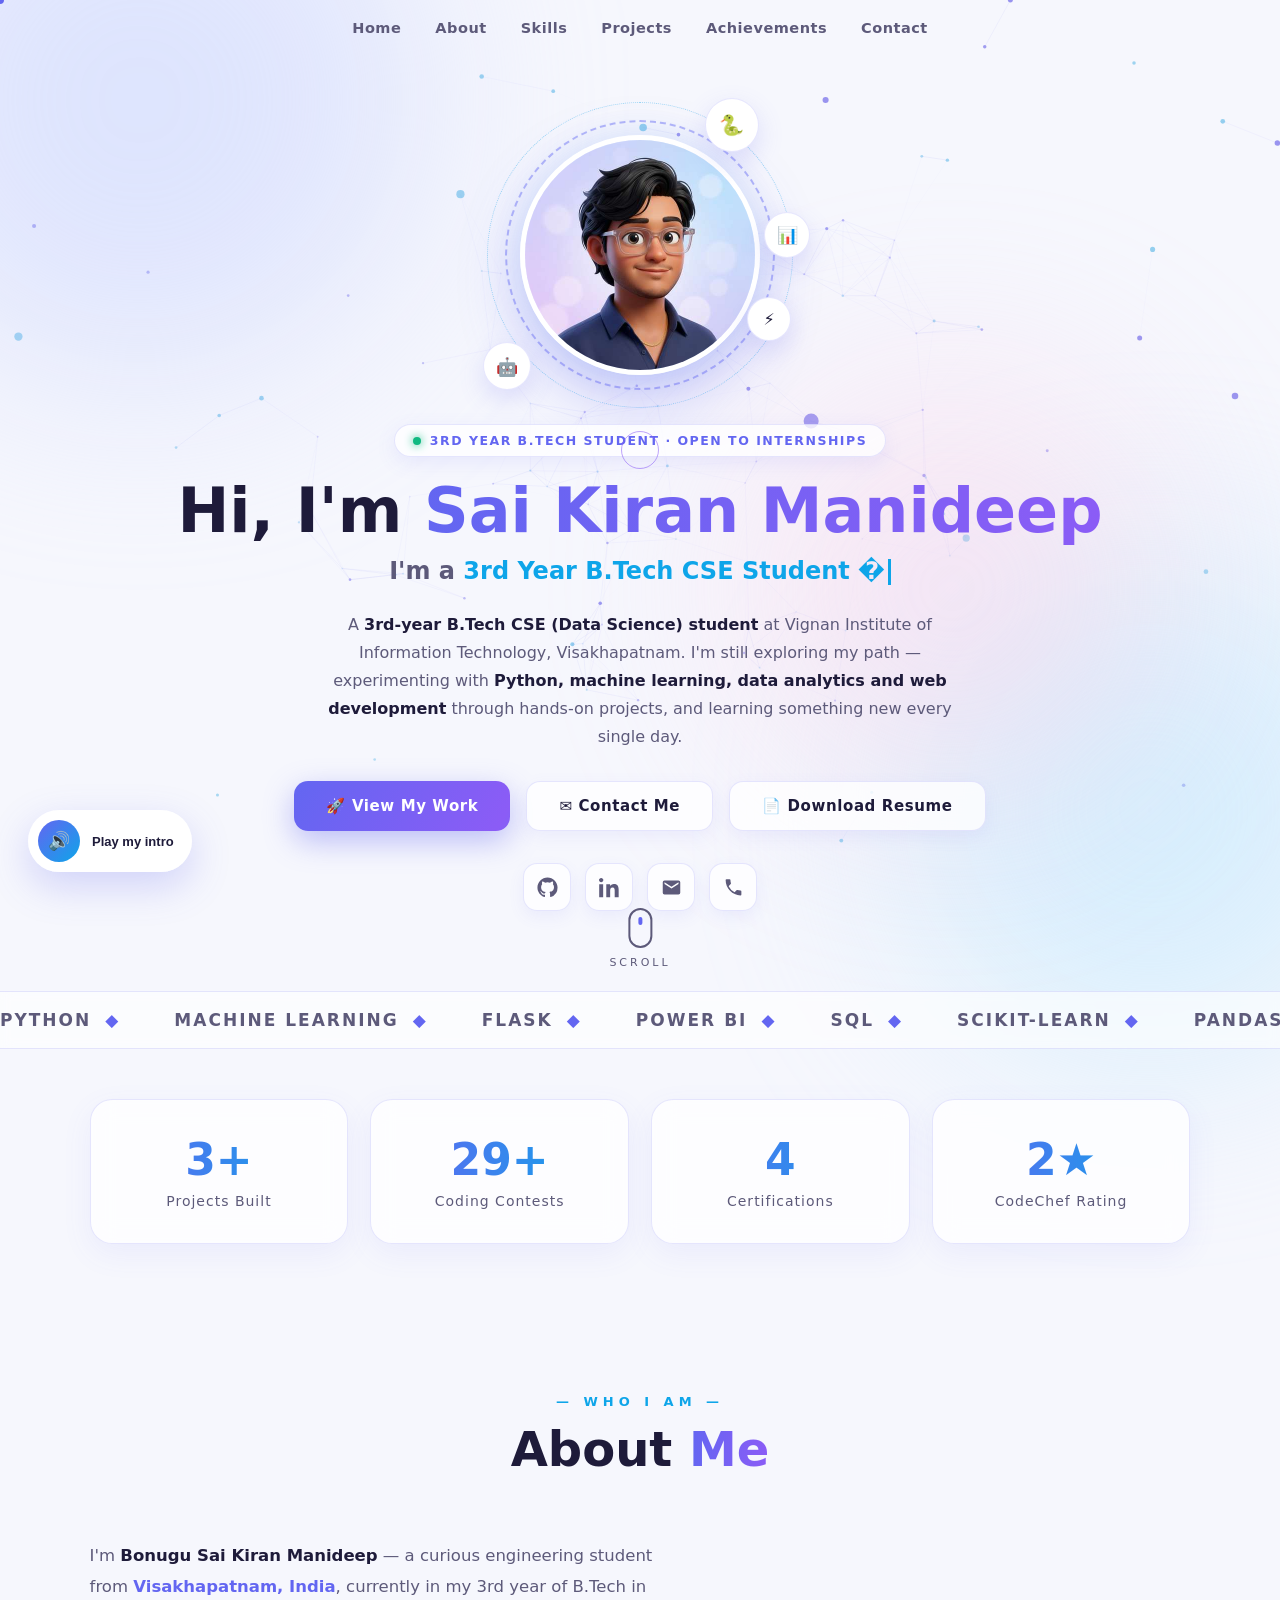
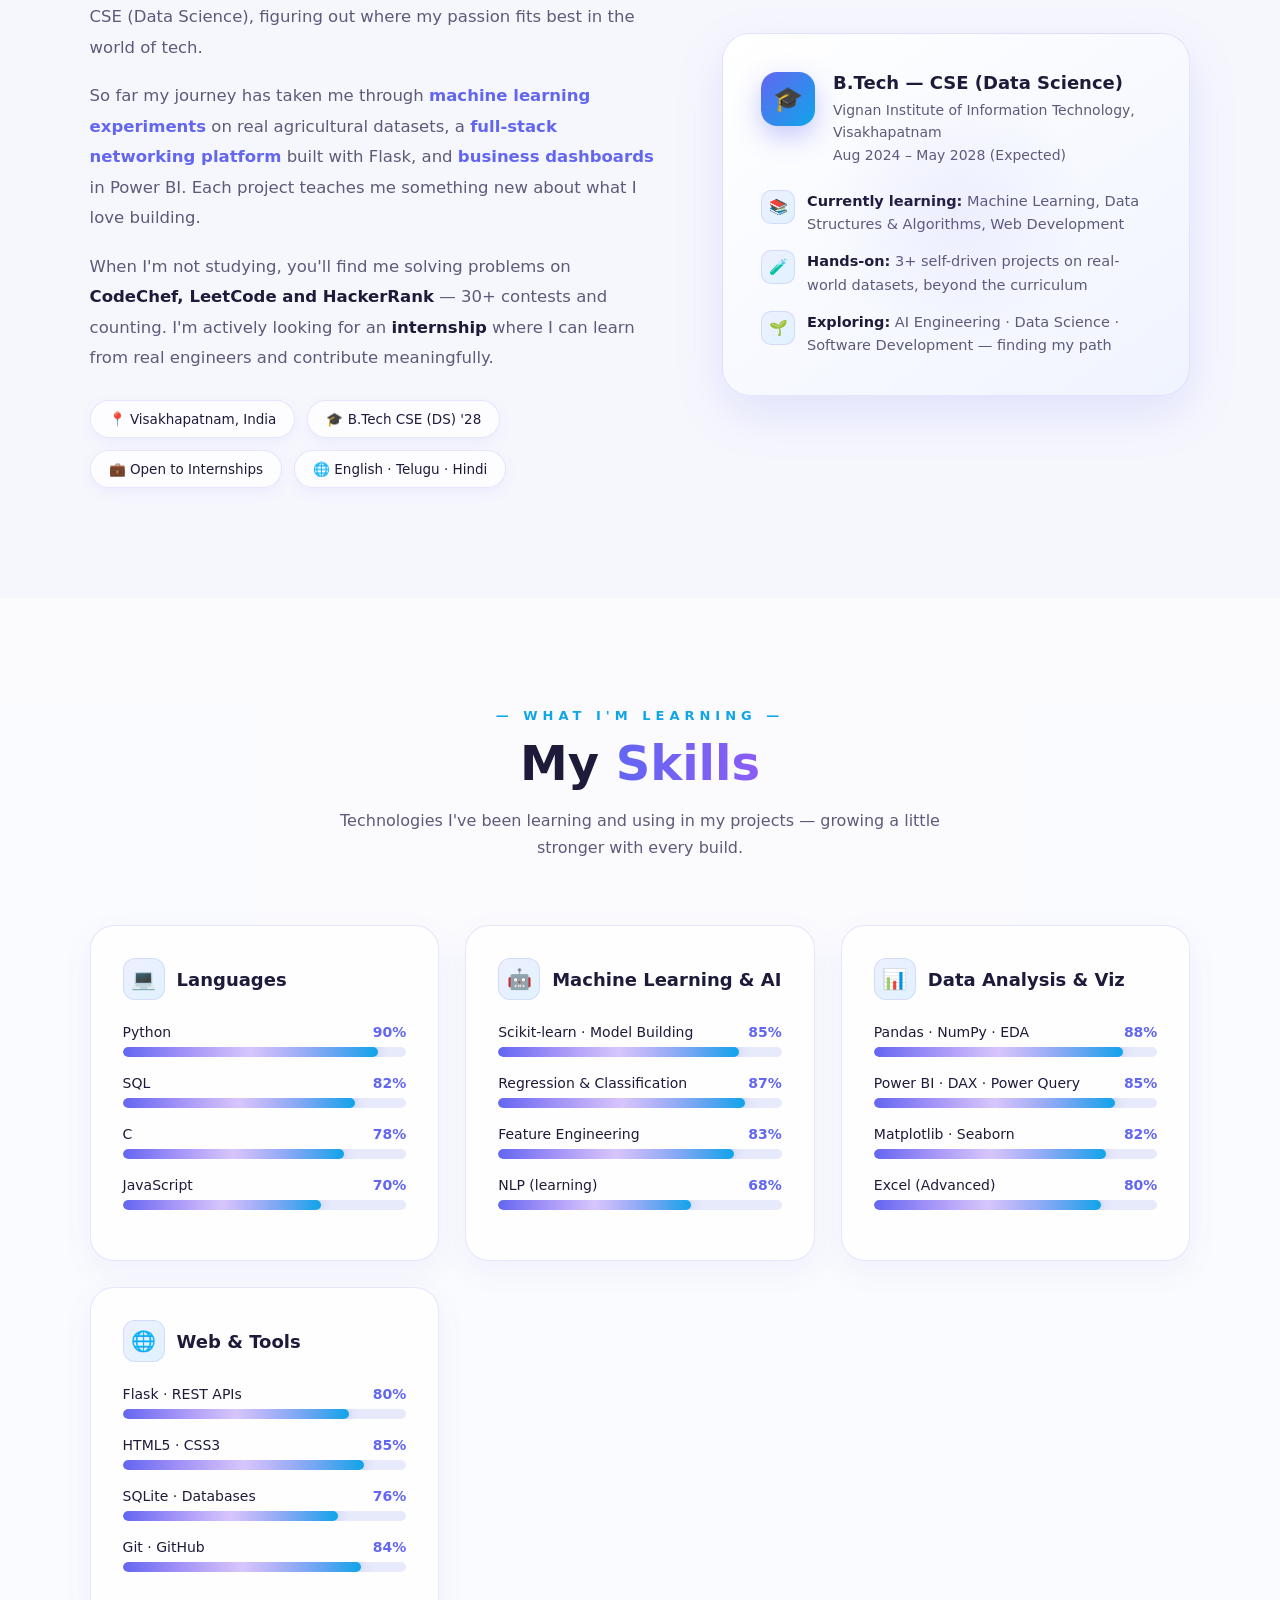
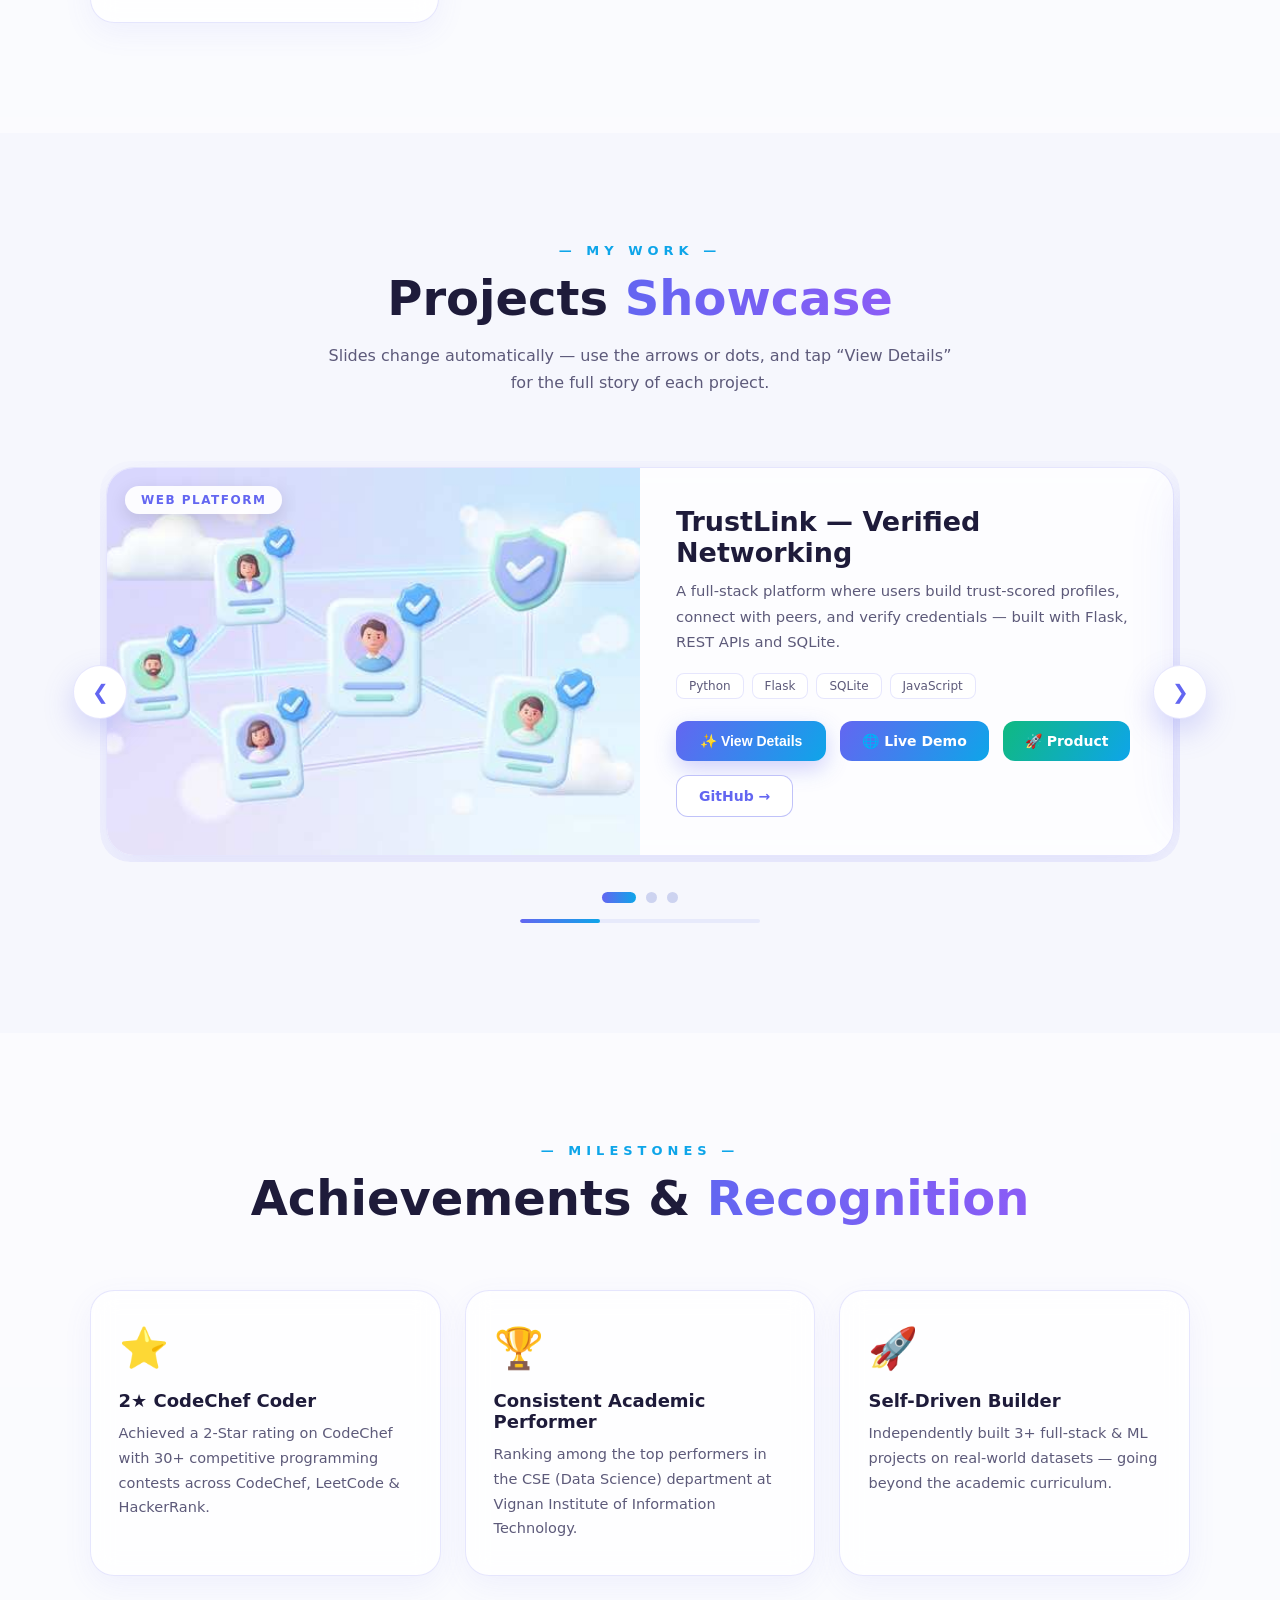
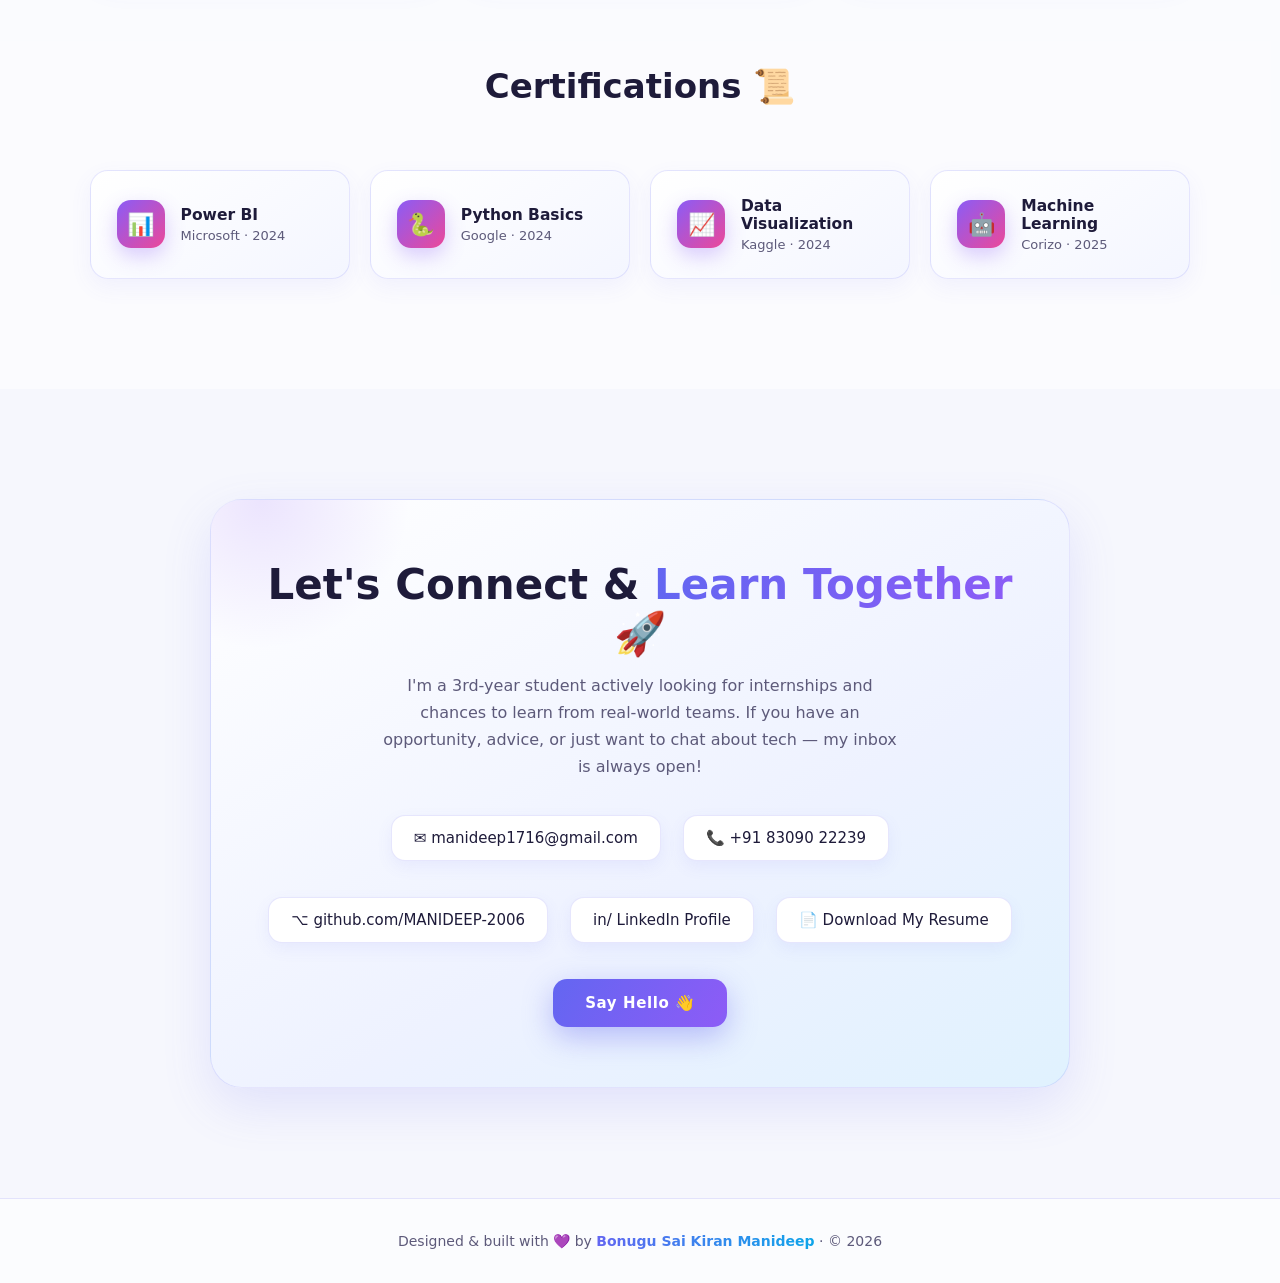
==== commit 0b240982: "🚀 Add TrustLink Product link (live Render deployment)" ====
--- a/index.html
+++ b/index.html
@@ -189,6 +189,7 @@
               <div class="pacts">
                 <button class="pop-btn" data-proj="0">✨ View Details</button>
                 <a class="plink" href="https://manideep-2006.github.io/trustlink_landing/" target="_blank" style="background:linear-gradient(120deg,#6366f1,#0ea5e9);color:#fff;border:none;">🌐 Live Demo</a>
+                <a class="plink" href="https://trustlink-app-bubs.onrender.com/" target="_blank" style="background:linear-gradient(120deg,#10b981,#0ea5e9);color:#fff;border:none;">🚀 Product</a>
                 <a class="plink" href="https://github.com/MANIDEEP-2006/trustlink_landing" target="_blank">GitHub →</a>
               </div>
             </div>
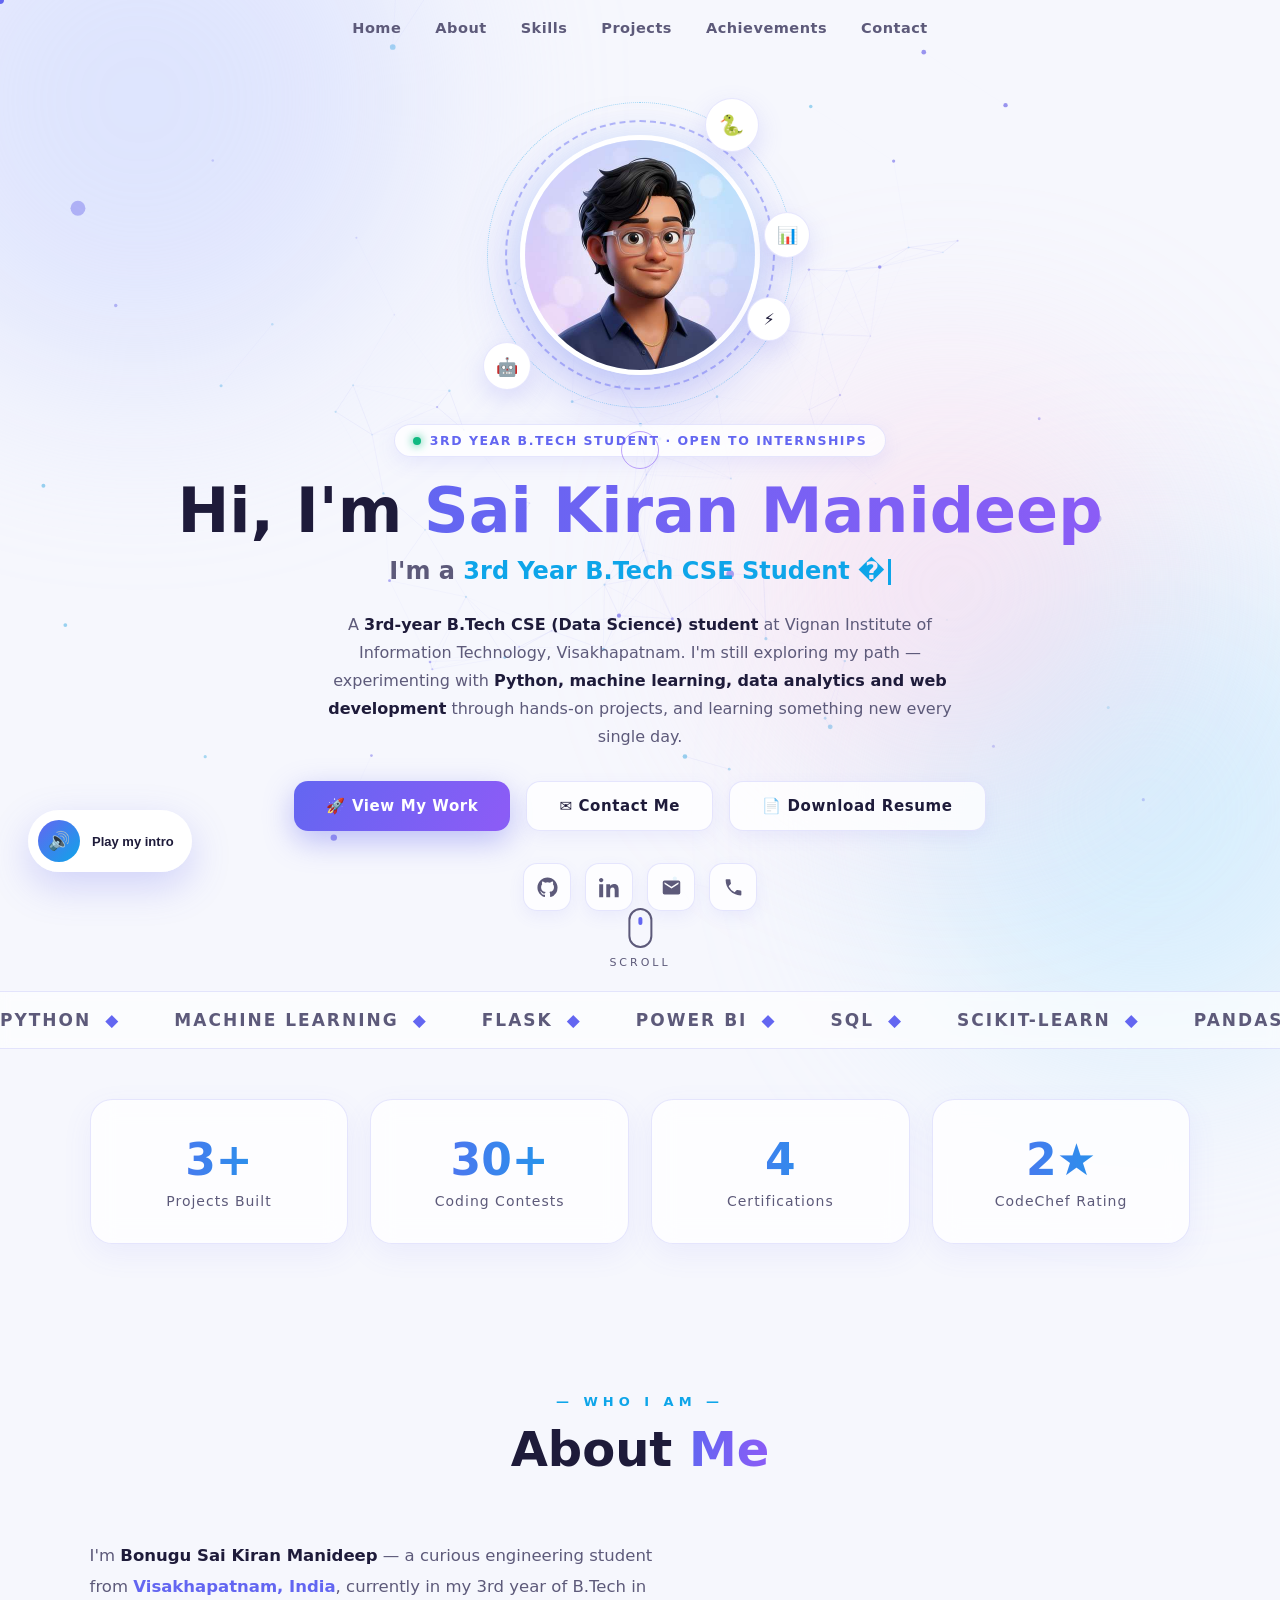
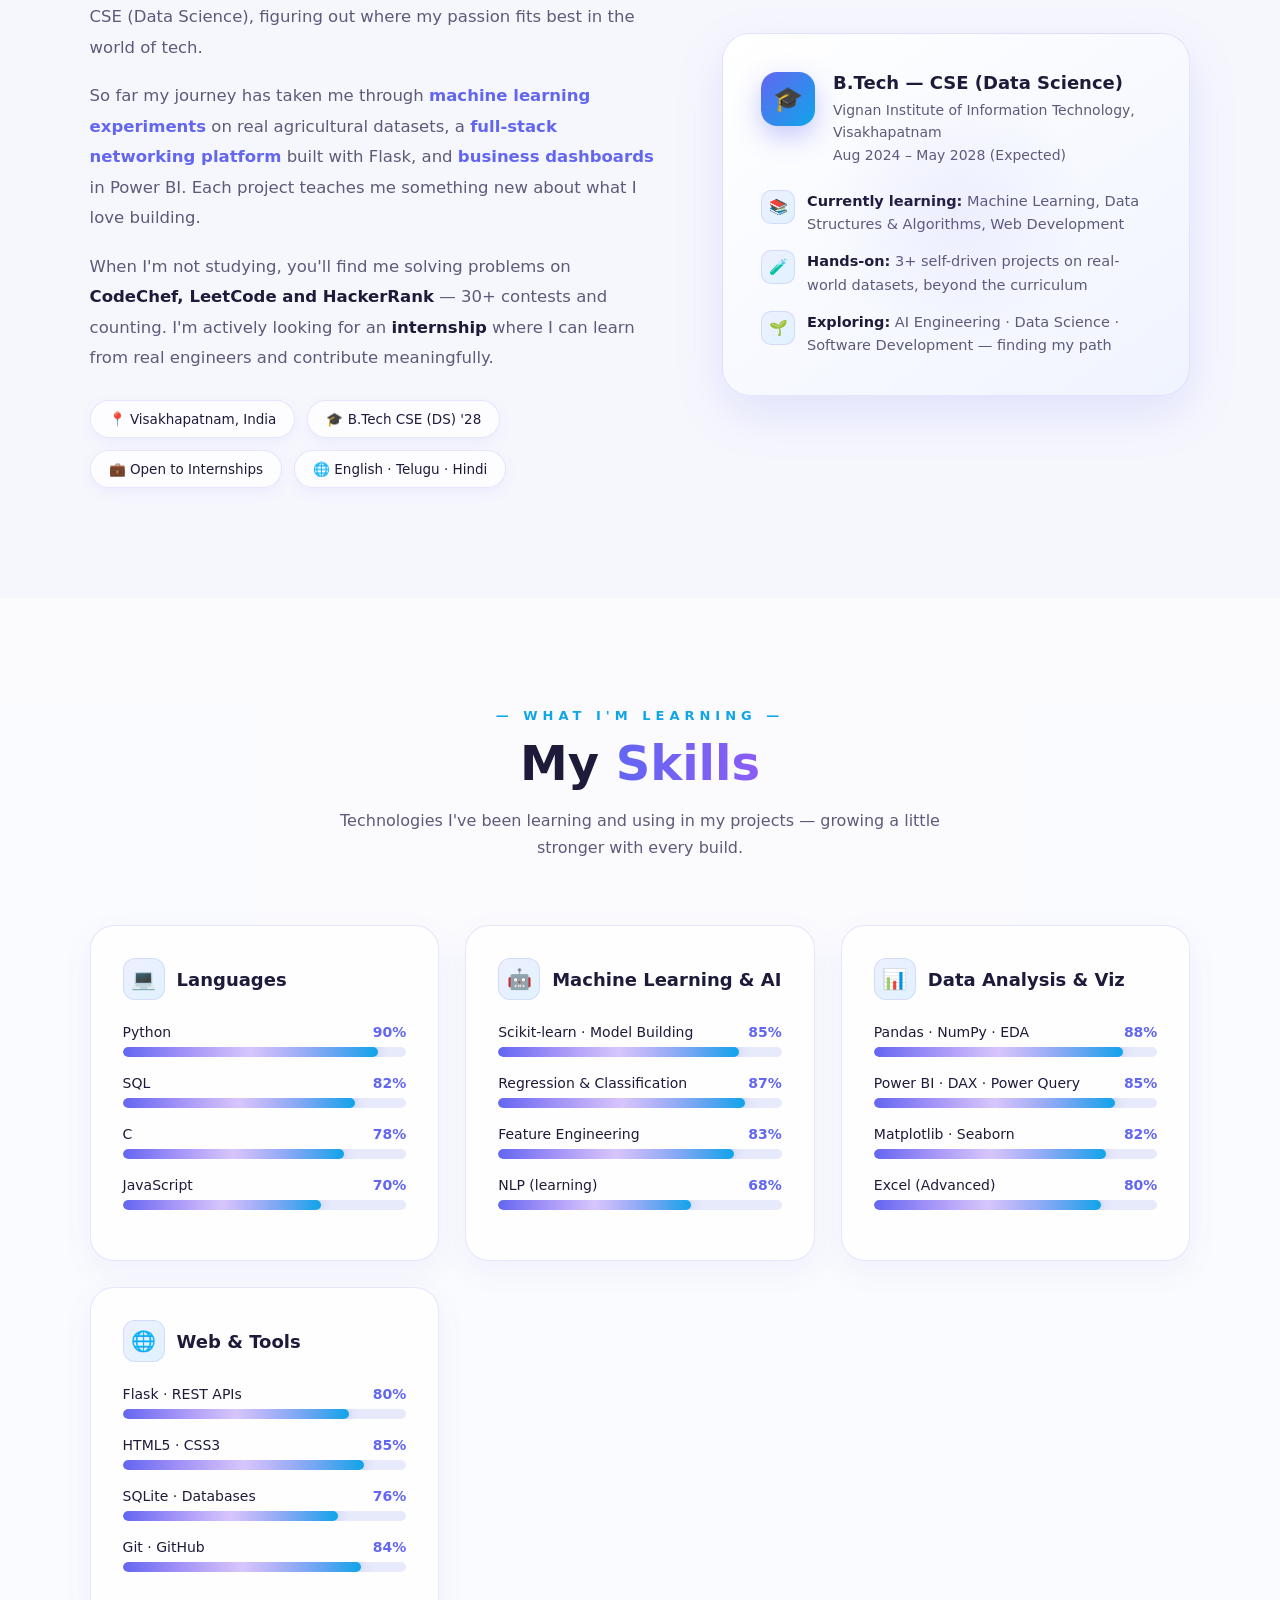
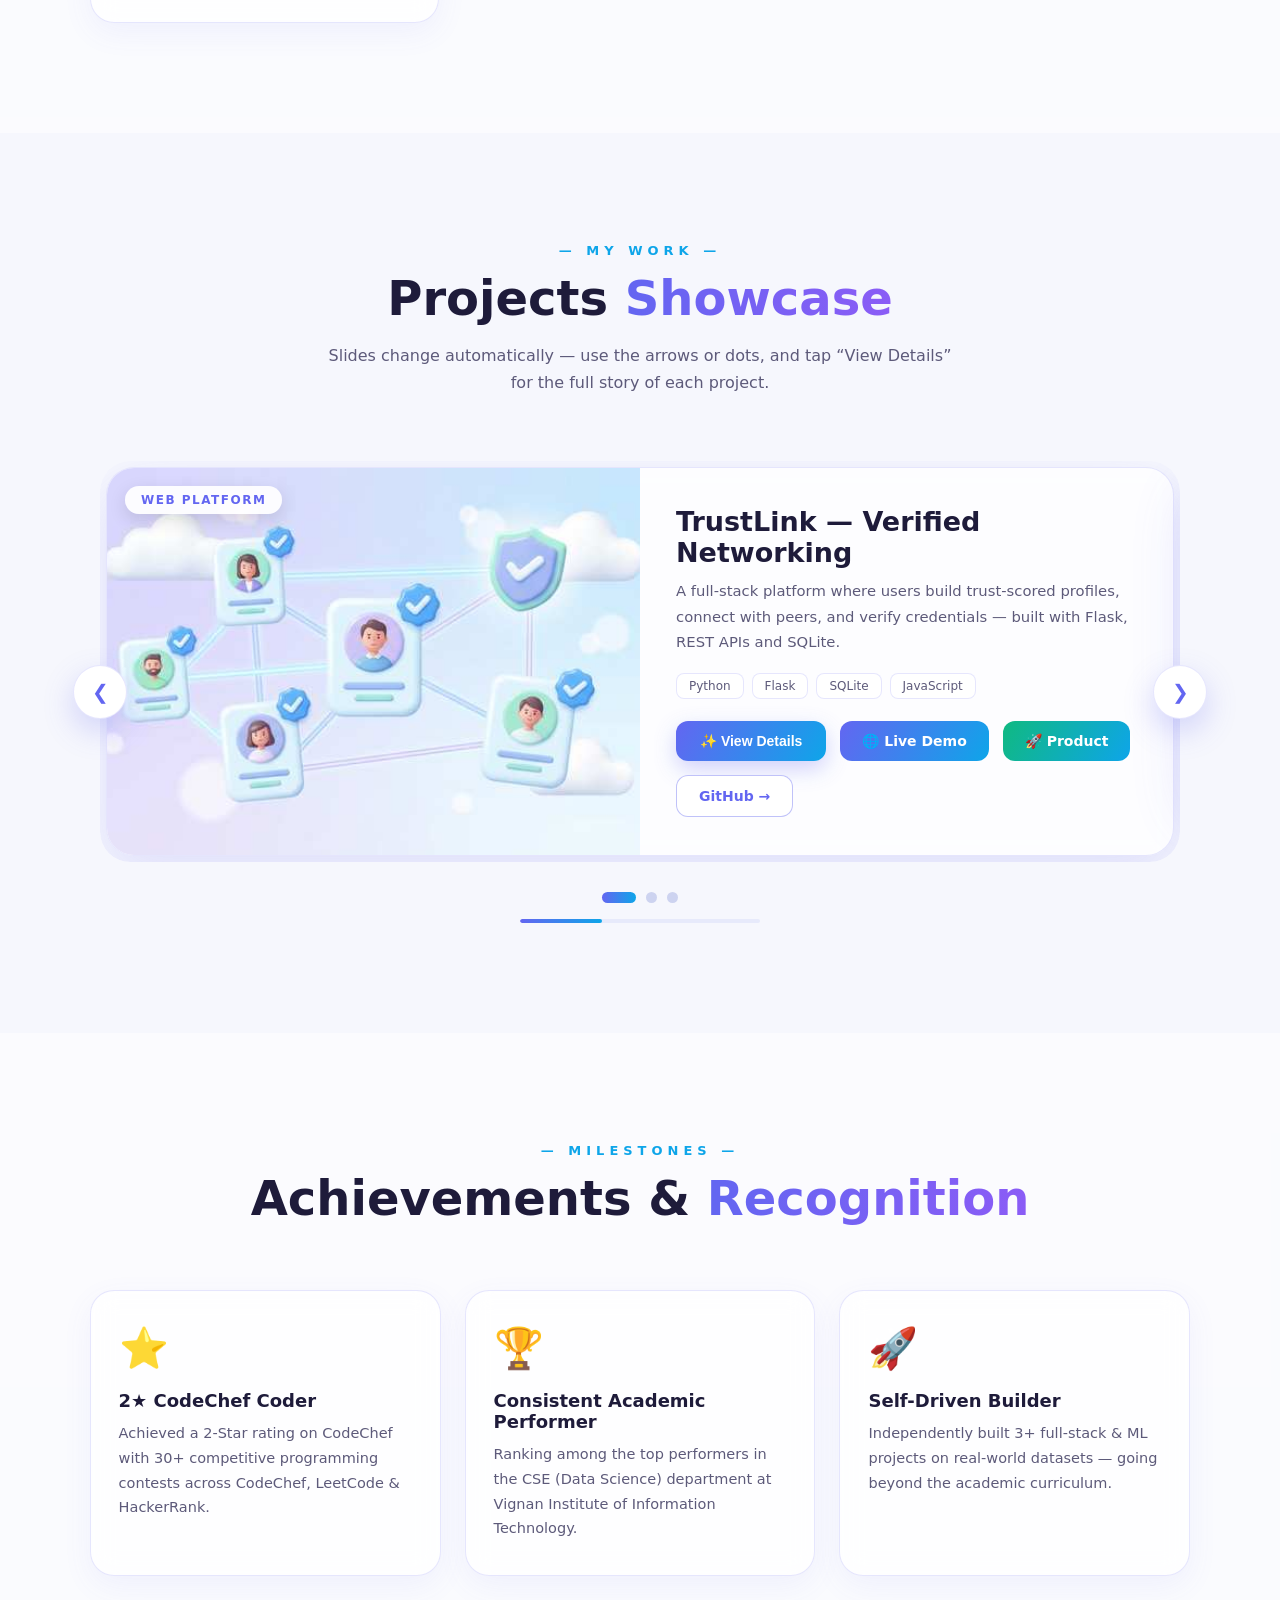
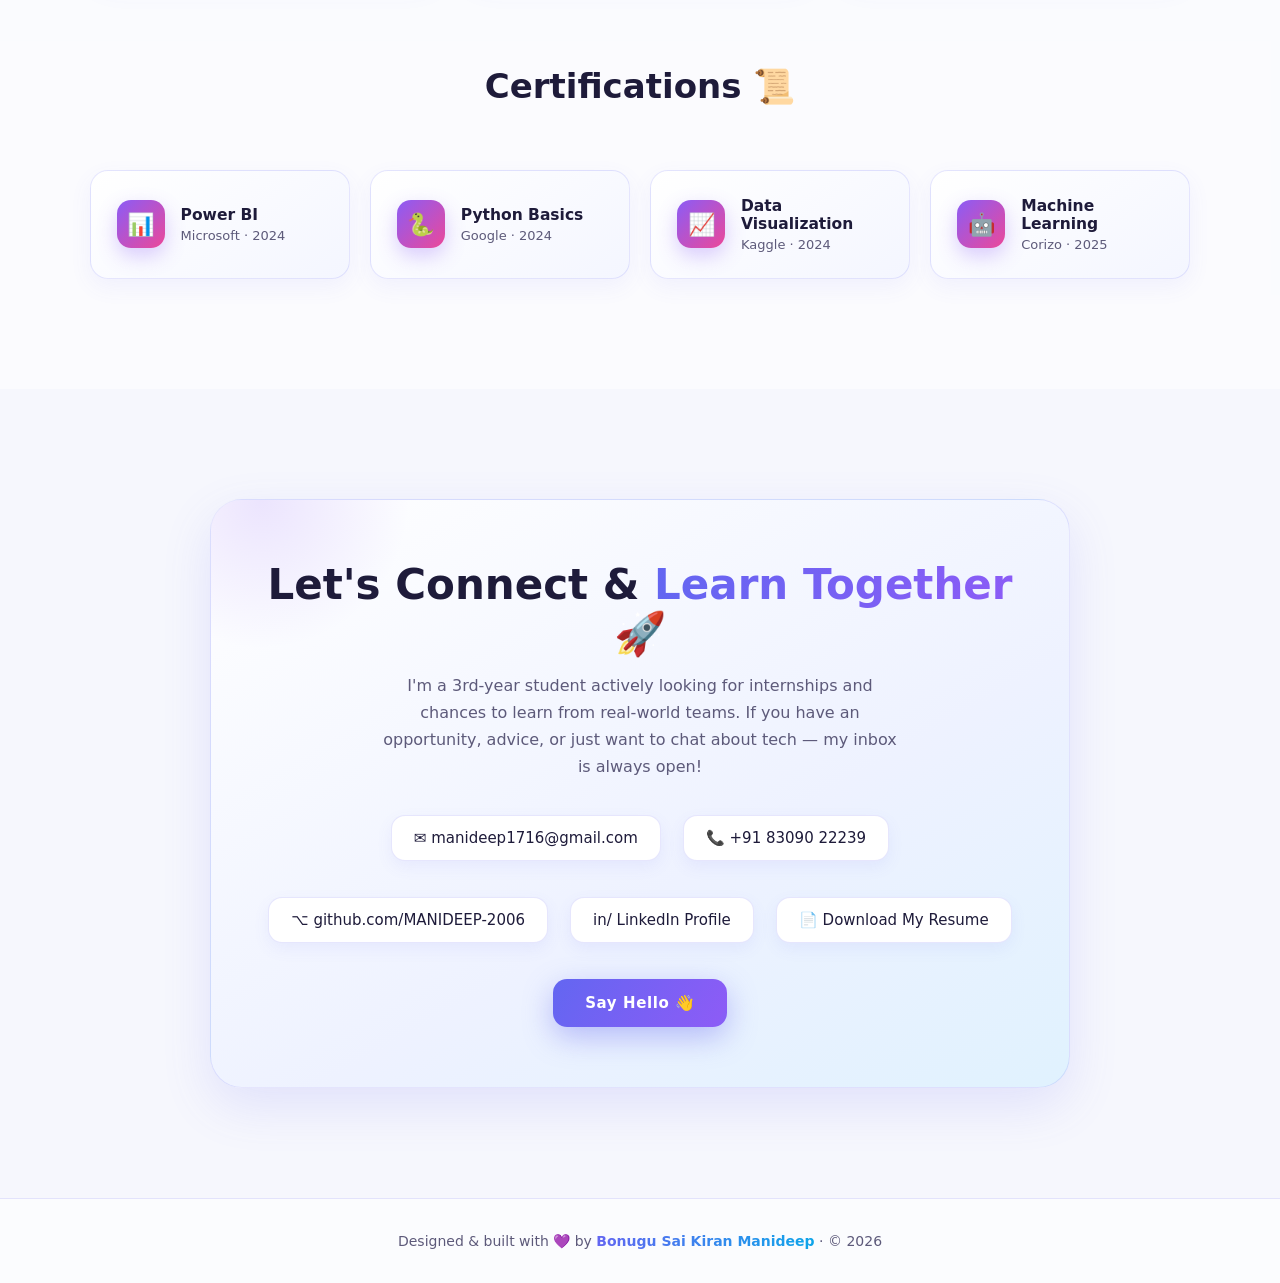
==== commit f0efcf53: "🔗 Update GreenCrop links to renamed repo (yield typo fixed)" ====
--- a/index.html
+++ b/index.html
@@ -205,7 +205,7 @@
               <div class="ptags"><span class="ttag">Python</span><span class="ttag">Scikit-learn</span><span class="ttag">Pandas</span><span class="ttag">NumPy</span></div>
               <div class="pacts">
                 <button class="pop-btn" data-proj="1">✨ View Details</button>
-                <a class="plink" href="https://github.com/MANIDEEP-2006/green-crop-yeild-detection" target="_blank">GitHub →</a>
+                <a class="plink" href="https://github.com/MANIDEEP-2006/green-crop-yield-detection" target="_blank">GitHub →</a>
               </div>
             </div>
           </div>
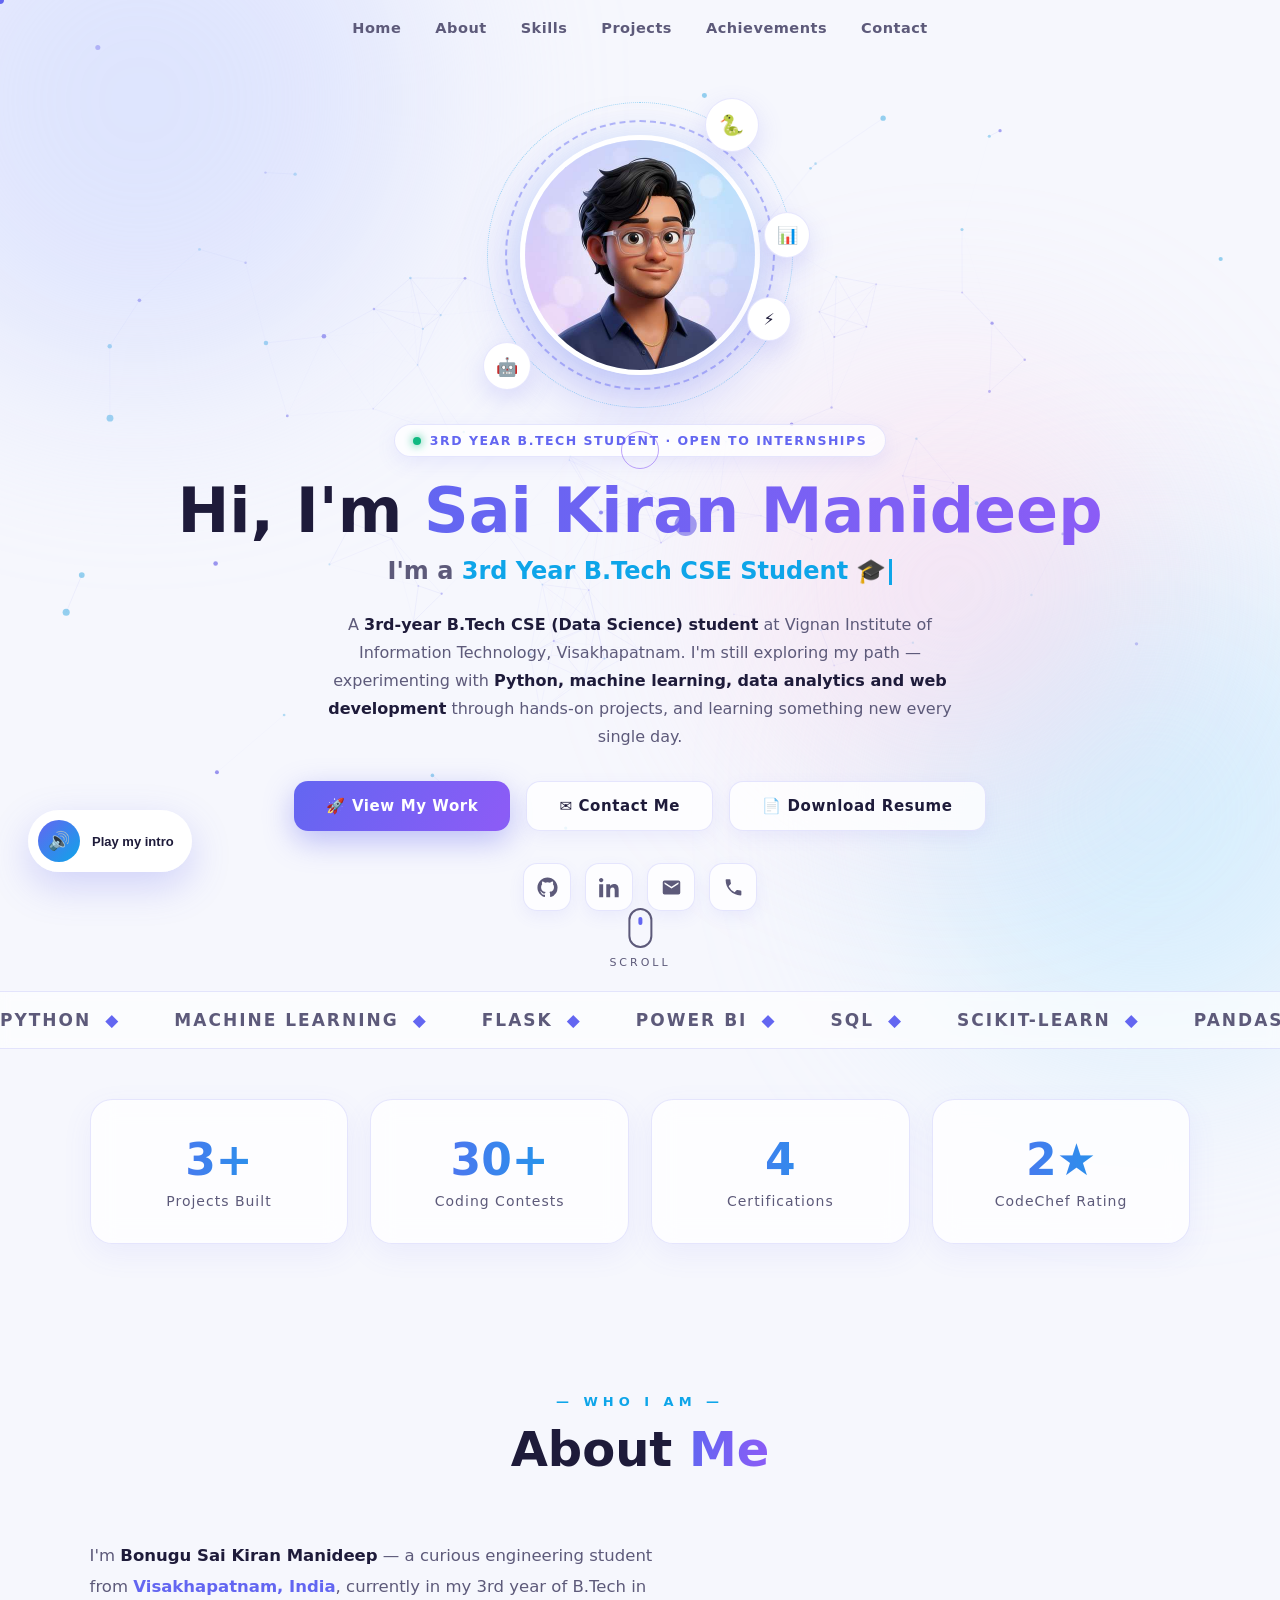
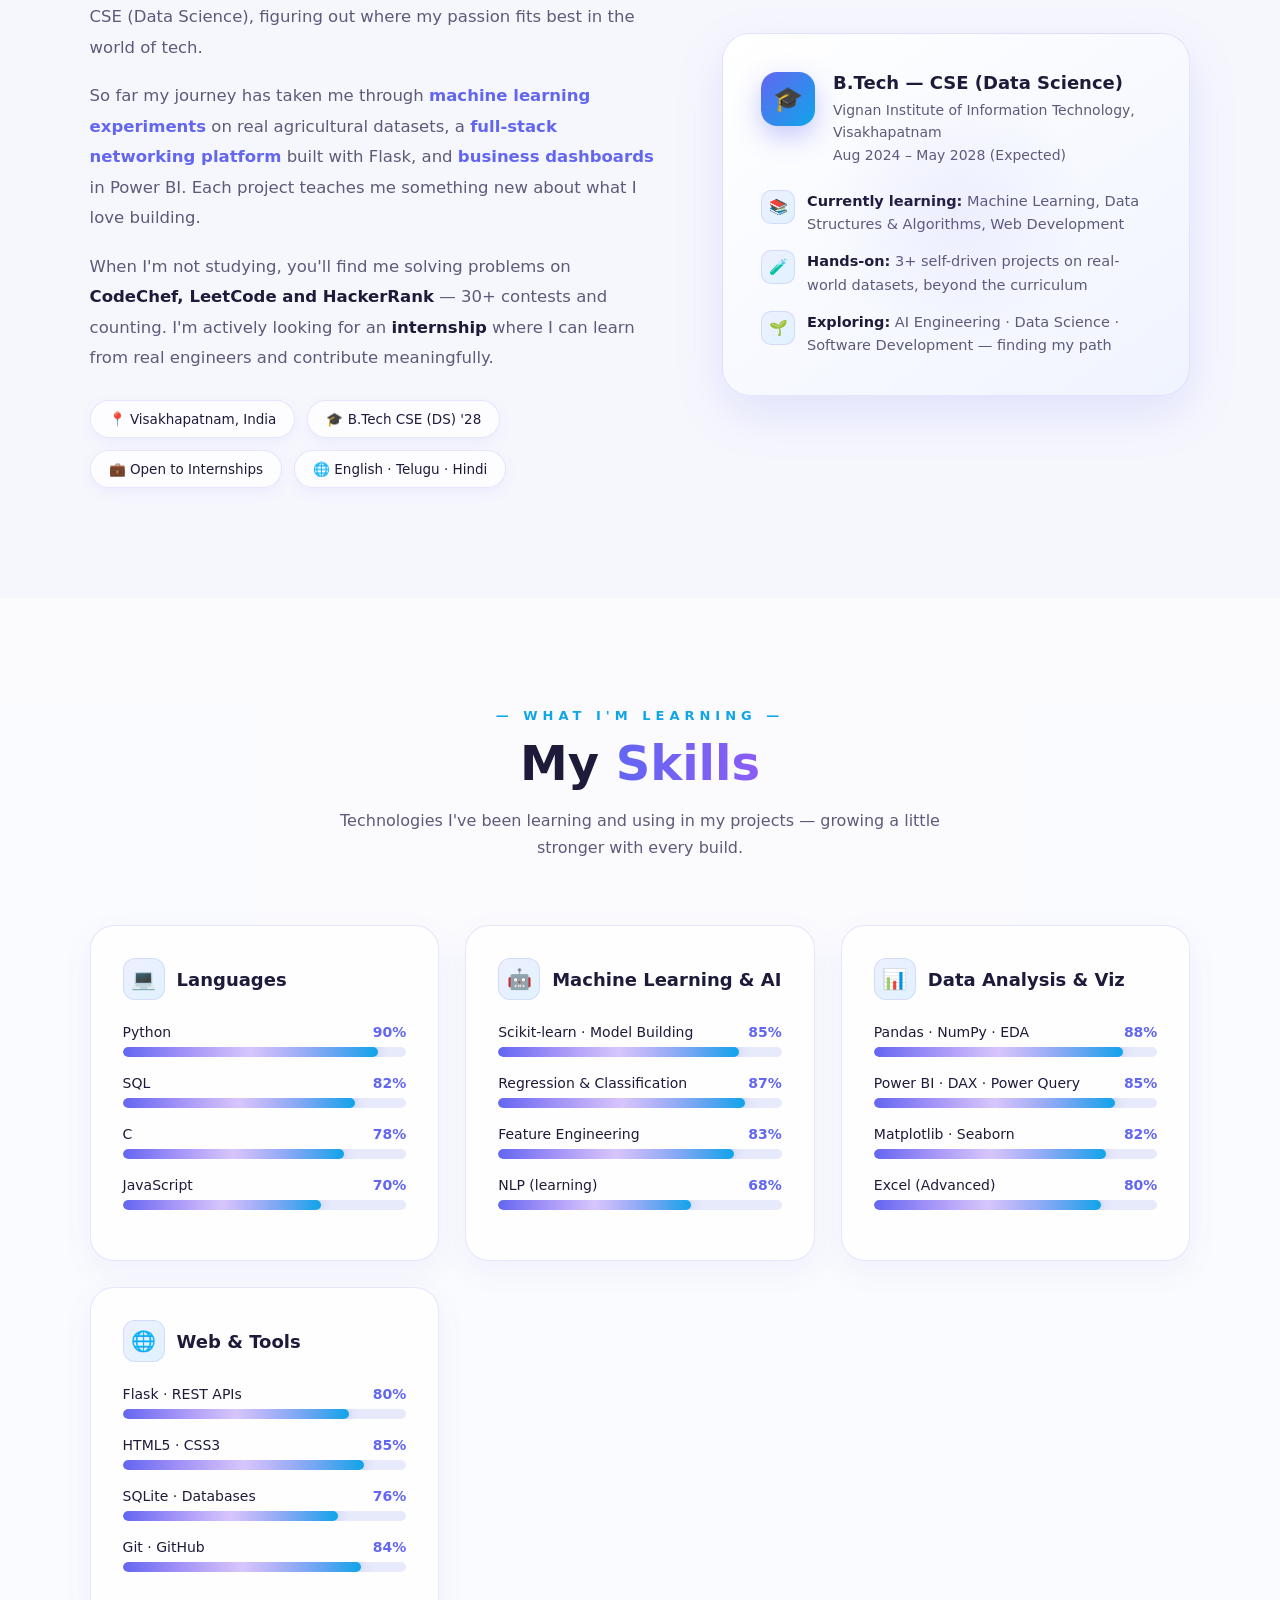
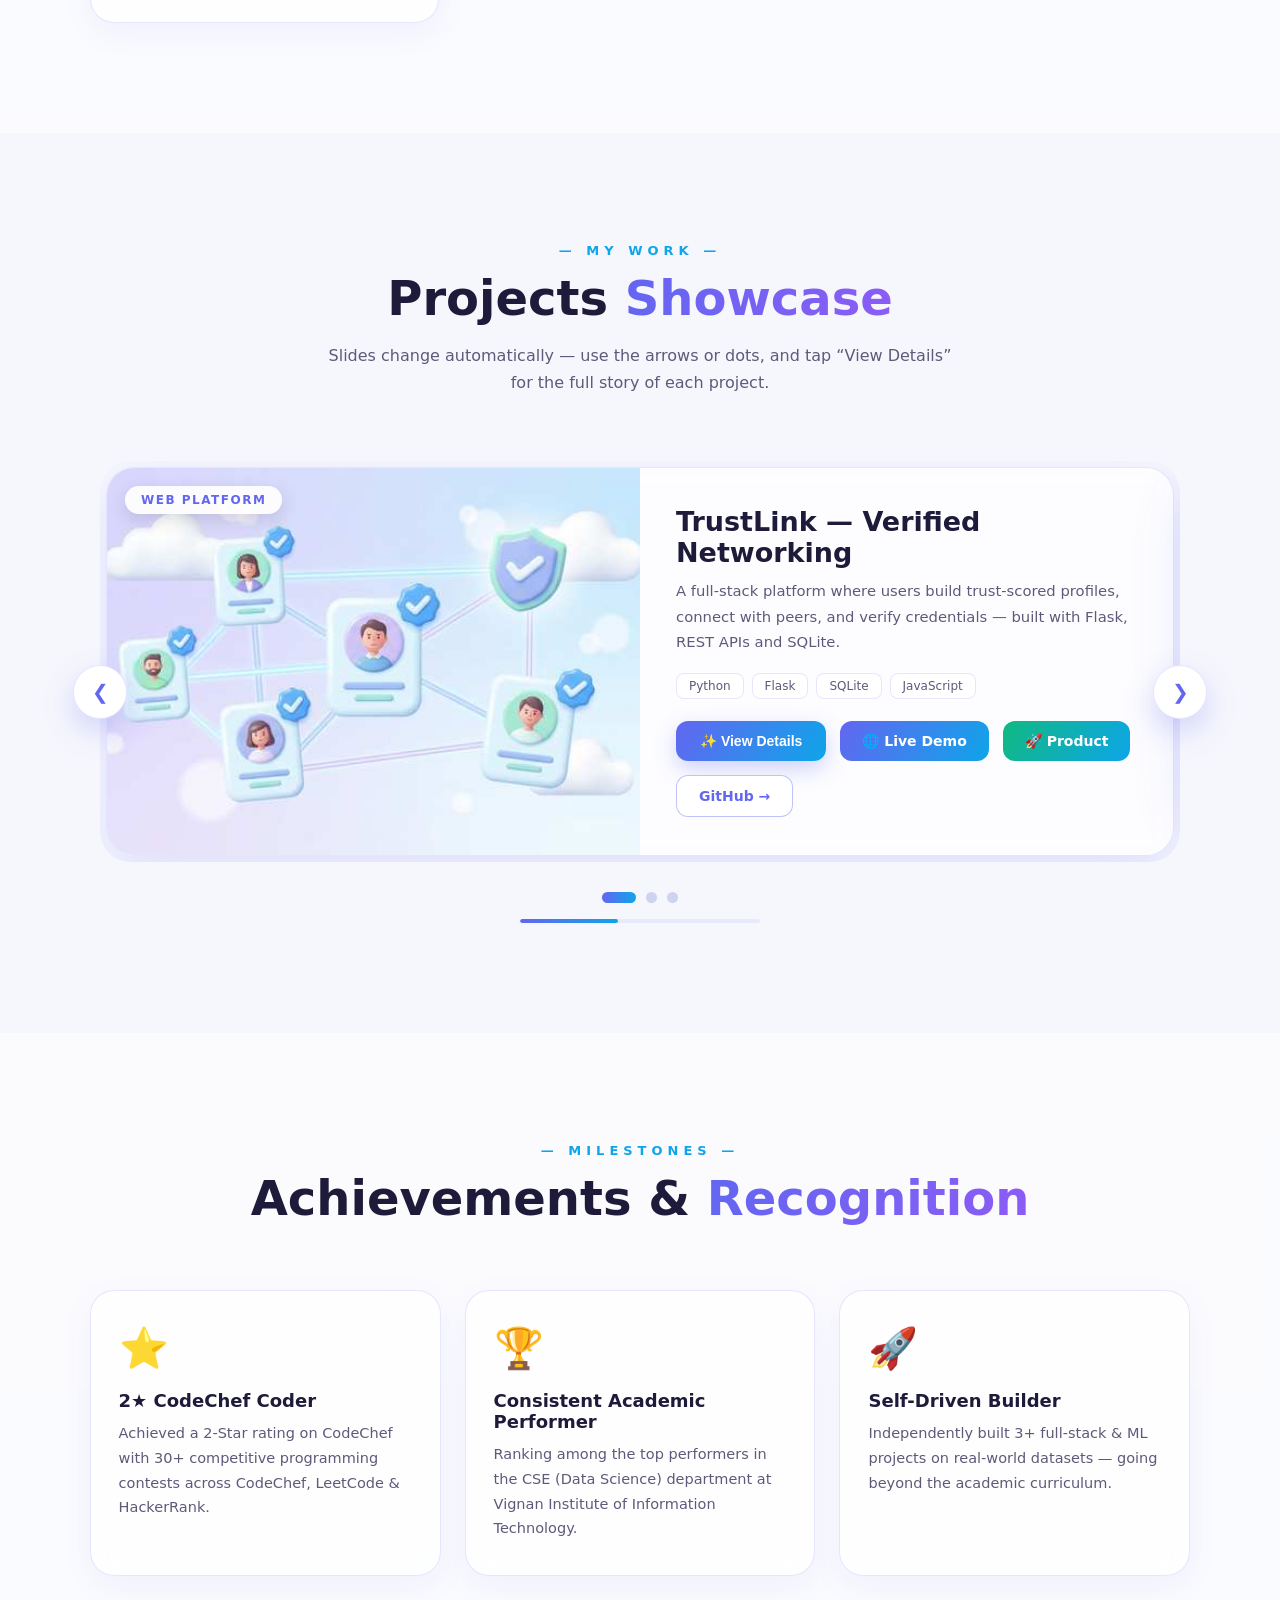
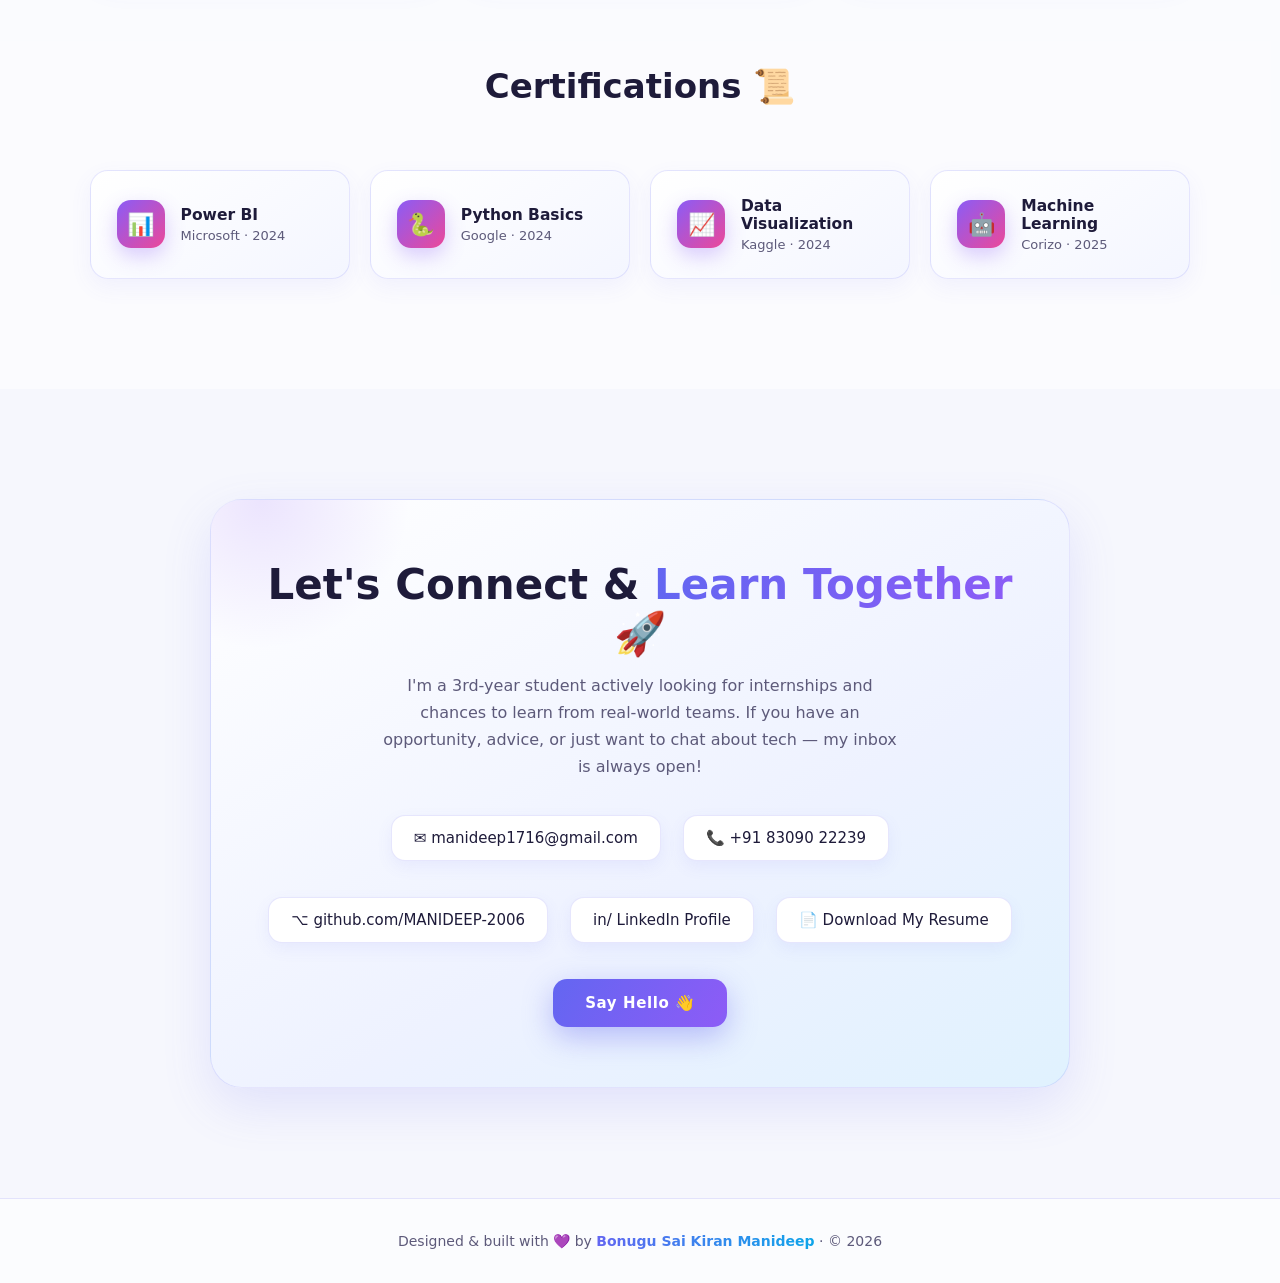
==== commit 45c7326d: "🌾 Add GreenCrop 2.0 Live App link + updated project info" ====
--- a/index.html
+++ b/index.html
@@ -201,10 +201,11 @@
             <div class="pimg"><img src="images/project-greencrop.jpg" alt="GreenCrop"><span class="badge">Machine Learning</span></div>
             <div class="pbody">
               <h3>GreenCrop — Crop Yield Prediction</h3>
-              <p class="pdesc">An end-to-end ML pipeline that predicts crop yields on 10,000+ row agricultural datasets — improved accuracy ~18% with feature engineering & tuning.</p>
+              <p class="pdesc">Now a live full-stack app: regression yield model for 6 crops + AI leaf health scanner. Originally an ML pipeline on 10,000+ row datasets (+18% accuracy).</p>
               <div class="ptags"><span class="ttag">Python</span><span class="ttag">Scikit-learn</span><span class="ttag">Pandas</span><span class="ttag">NumPy</span></div>
               <div class="pacts">
                 <button class="pop-btn" data-proj="1">✨ View Details</button>
+                <a class="plink" href="https://green-crop-yield-detection.onrender.com/" target="_blank" style="background:linear-gradient(120deg,#16a34a,#84cc16);color:#fff;border:none;">🌾 Live App</a>
                 <a class="plink" href="https://github.com/MANIDEEP-2006/green-crop-yield-detection" target="_blank">GitHub →</a>
               </div>
             </div>
